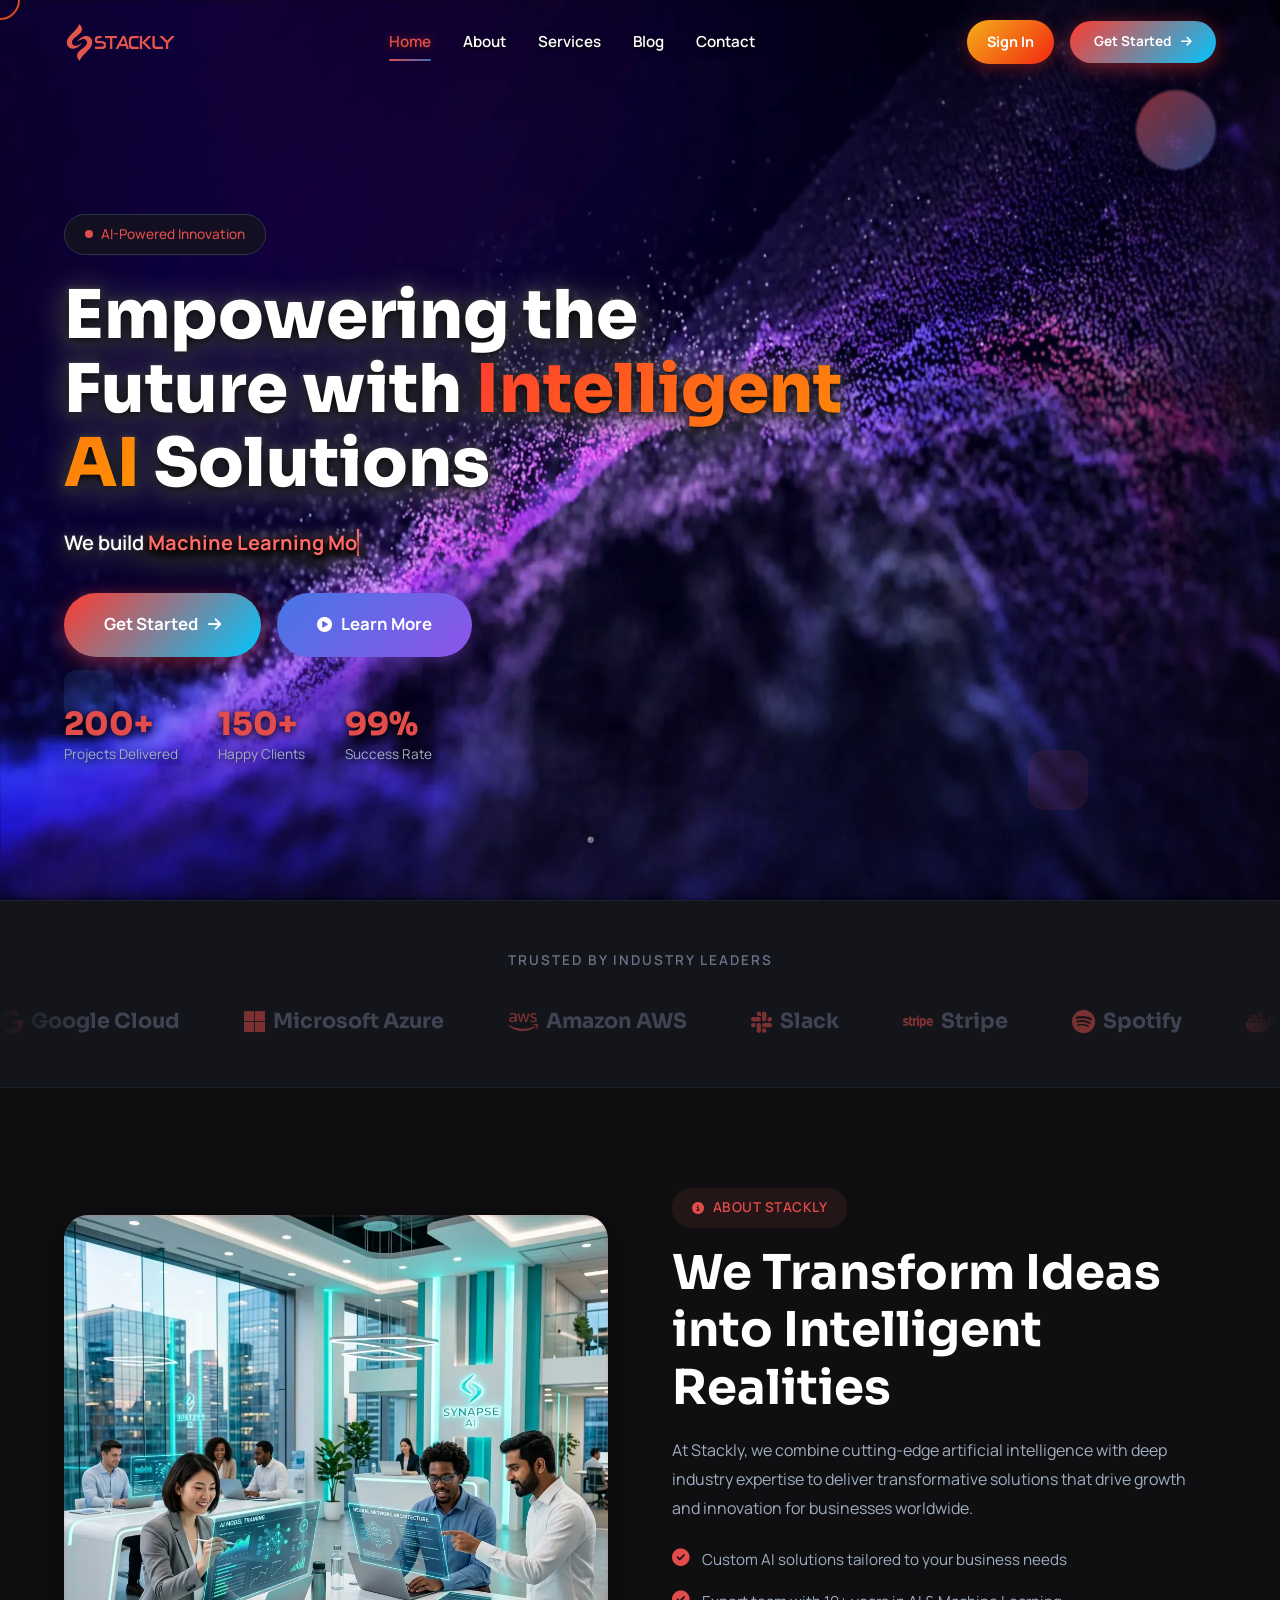
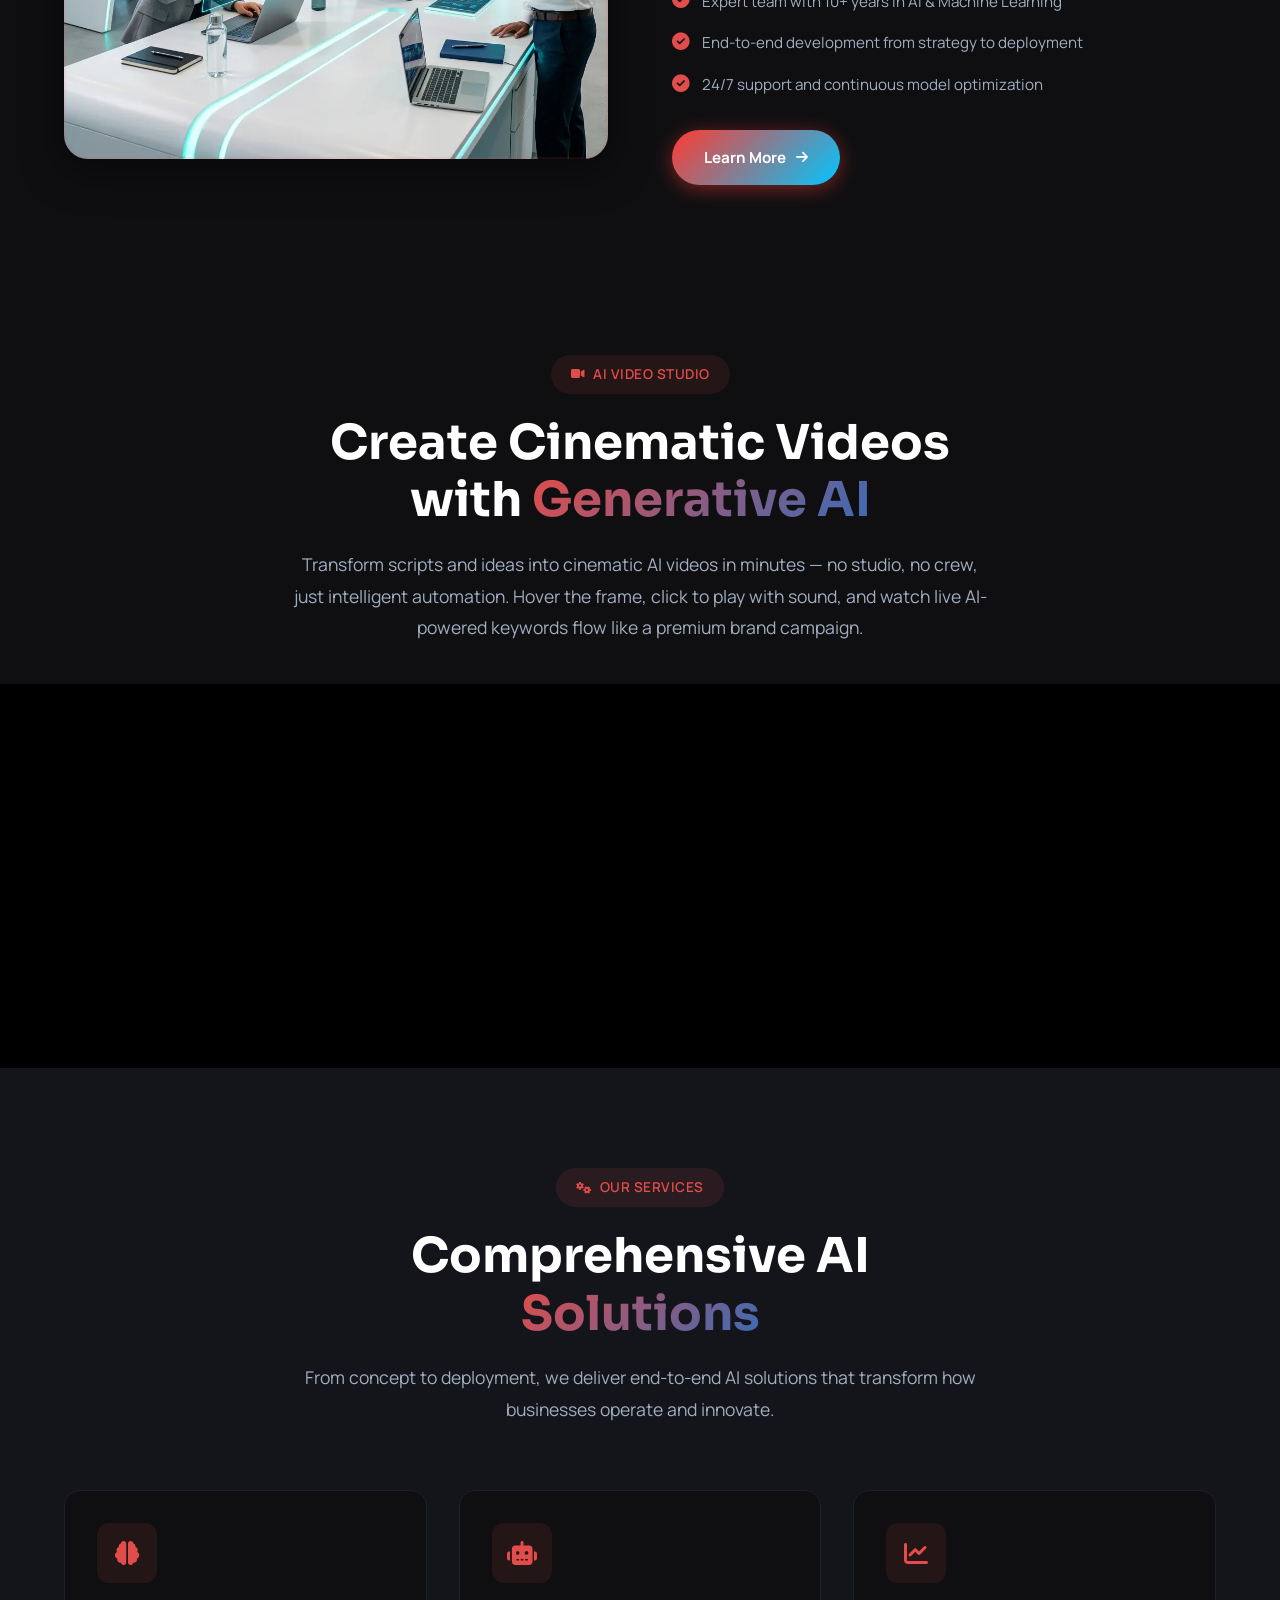
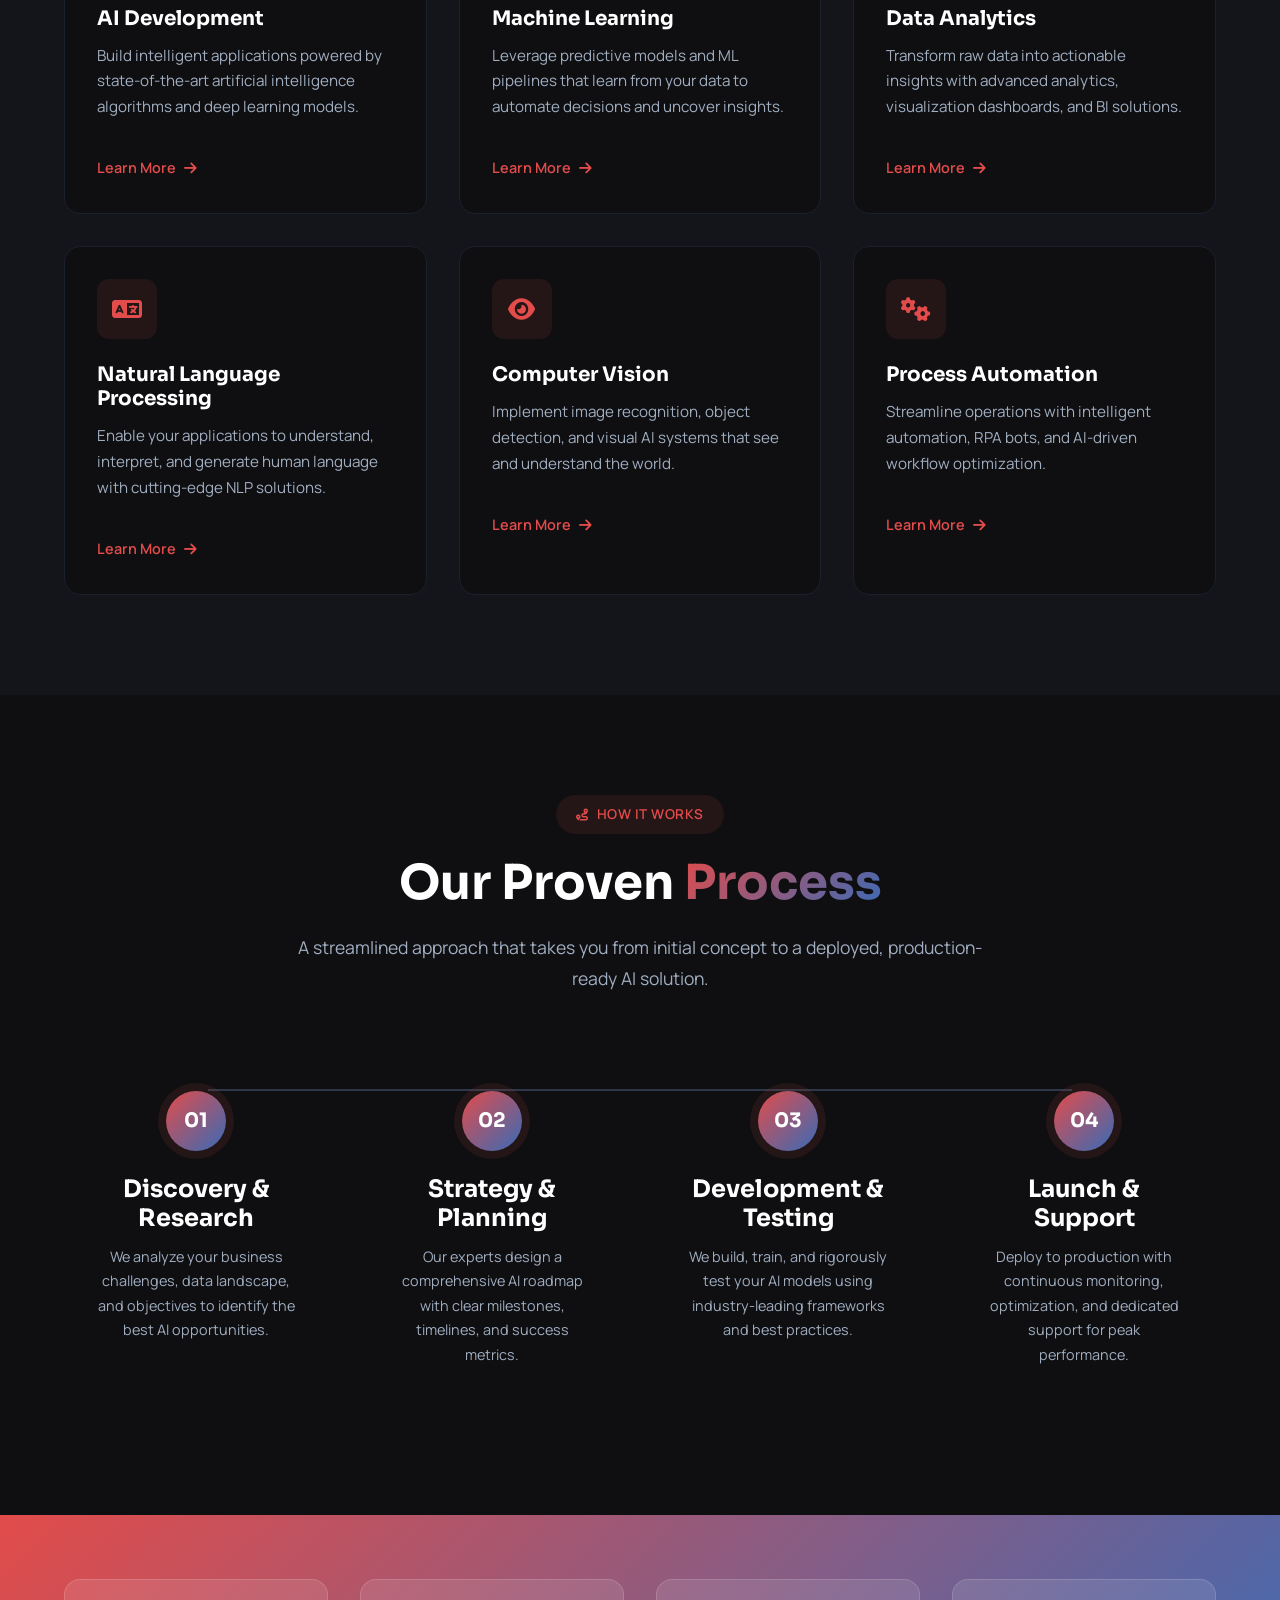
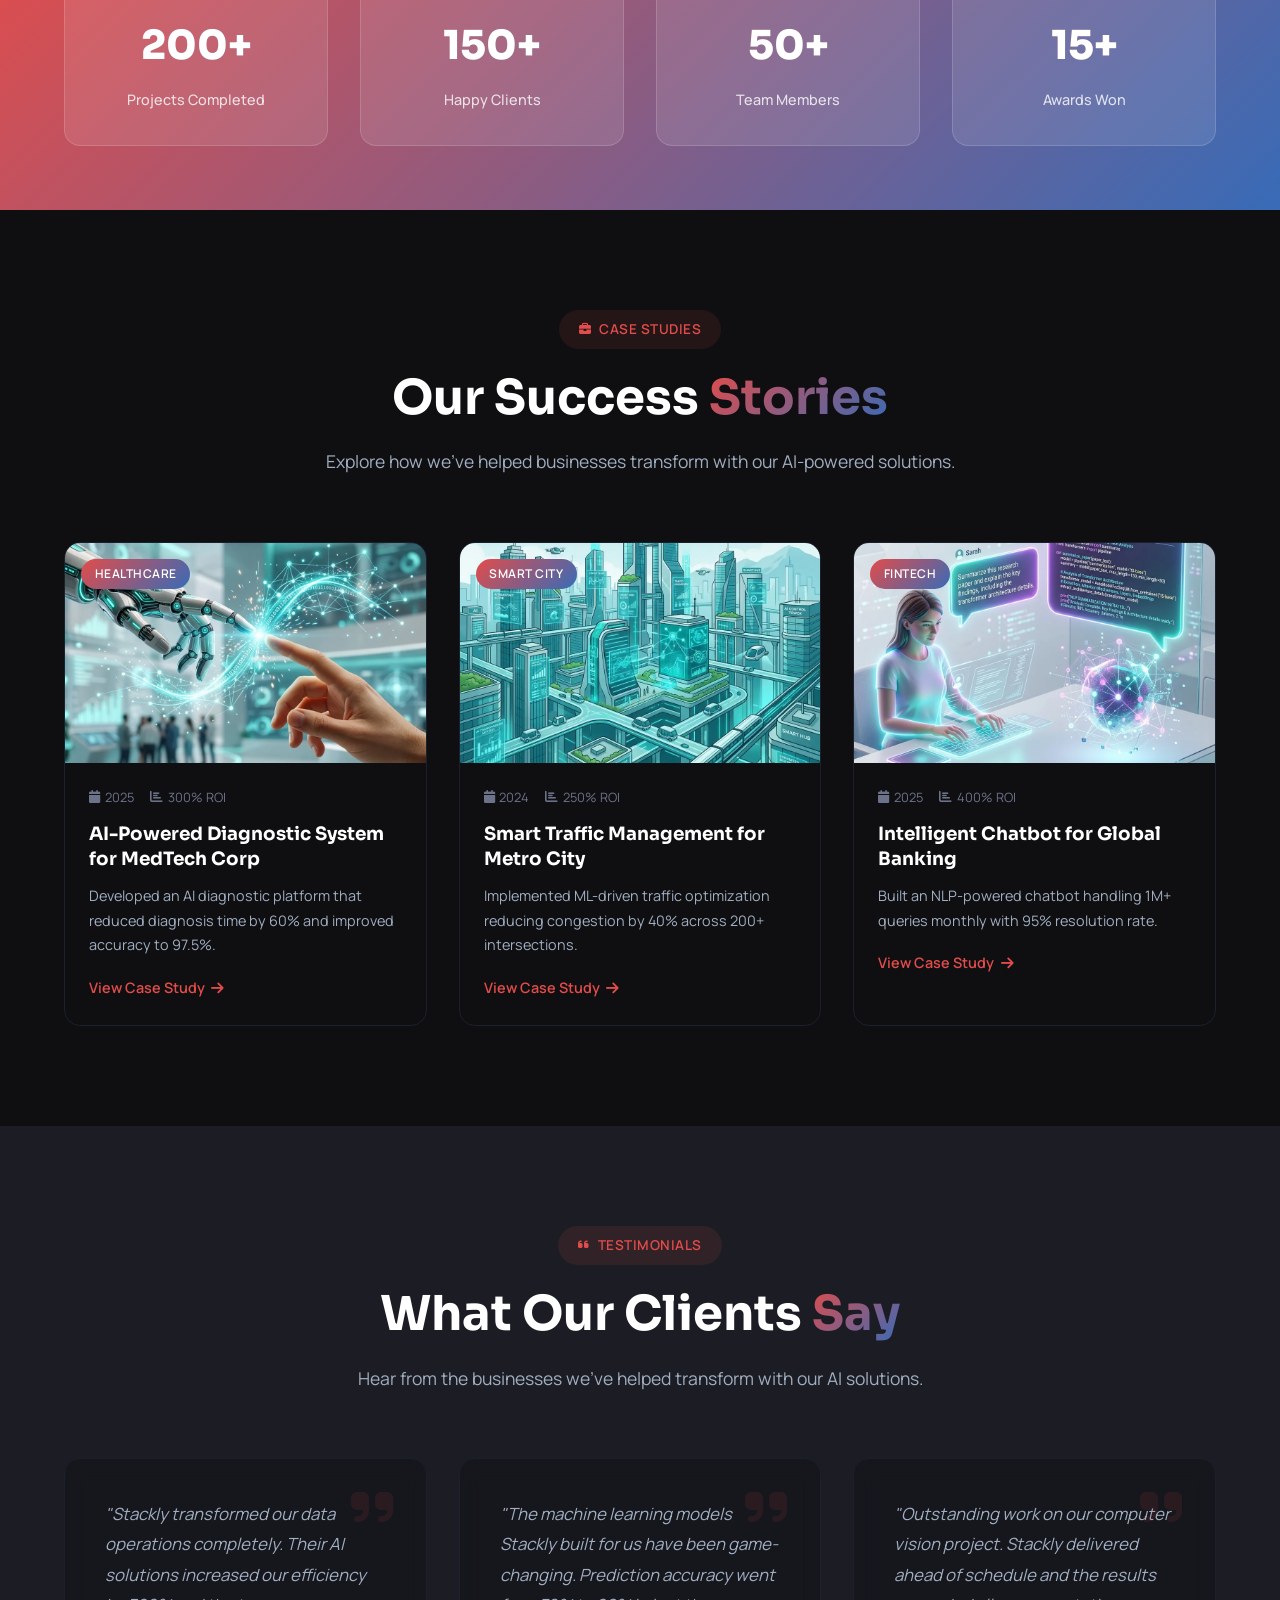
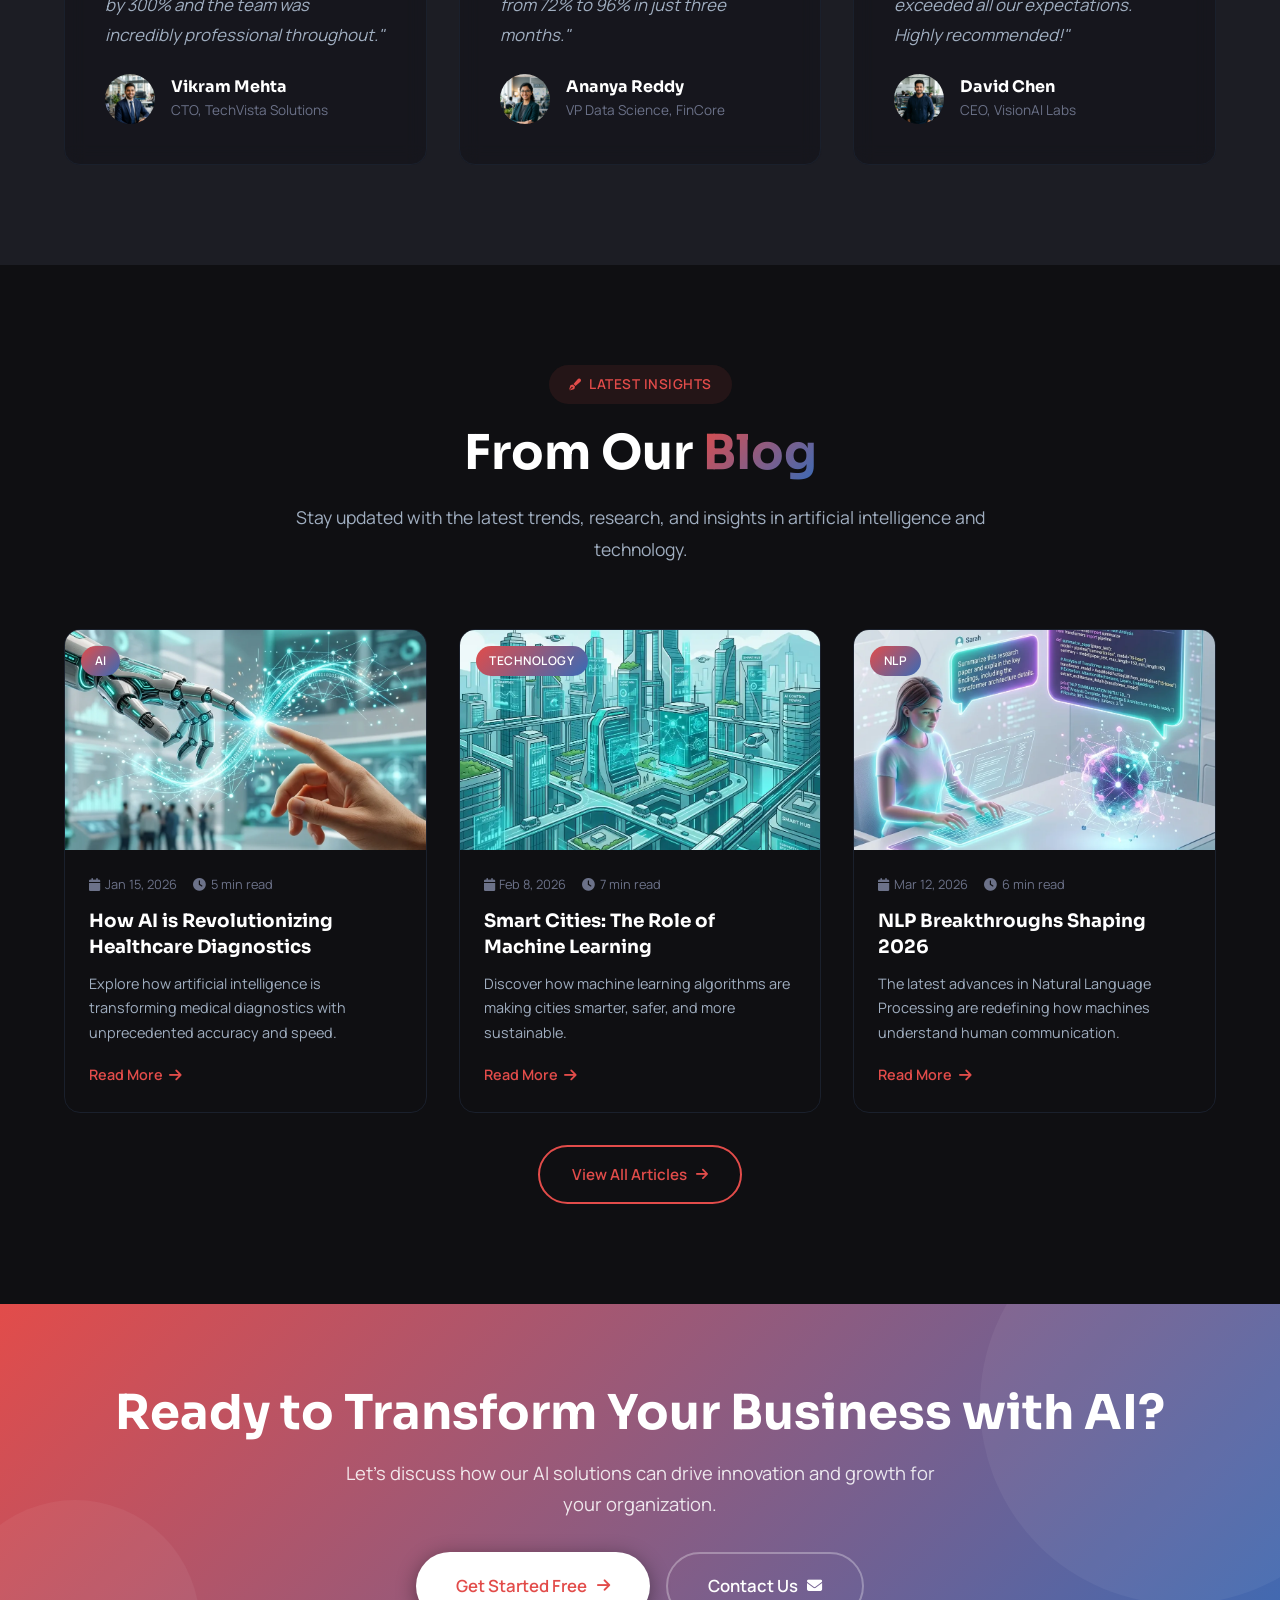
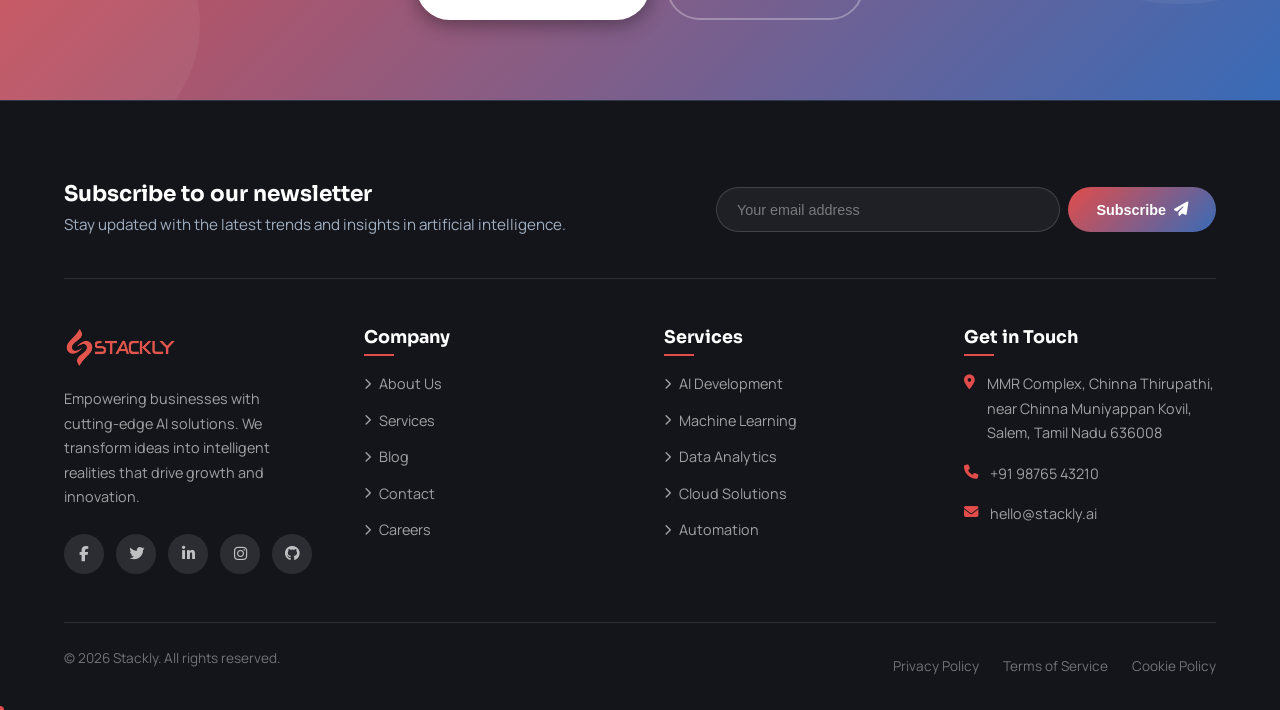
==== index.html @ 1fcaf832 "Add files via upload" ====
<!DOCTYPE html>
<html lang="en">
<head>
  <meta charset="UTF-8">
  <meta name="viewport" content="width=device-width, initial-scale=1.0">
  <meta name="description" content="Stackly — AI Agency & Technology. Empowering the future with intelligent AI solutions. Machine Learning, Data Analytics, Automation & more.">
  <meta name="keywords" content="AI, Artificial Intelligence, Machine Learning, Technology, Agency, Stackly">
  <meta name="author" content="Stackly">
  <meta name="theme-color" content="#e24c4a">
  <title>Stackly — AI Agency & Technology</title>

  <link rel="icon" type="image/webp" href="assets/top-logo.webp">
  <link rel="preconnect" href="https://fonts.googleapis.com">
  <link rel="preconnect" href="https://fonts.gstatic.com" crossorigin>
  <link href="https://fonts.googleapis.com/css2?family=Sora:wght@300;400;500;600;700;800&family=Manrope:wght@300;400;500;600;700;800&display=swap" rel="stylesheet">
  <link rel="stylesheet" href="https://cdnjs.cloudflare.com/ajax/libs/font-awesome/6.5.0/css/all.min.css">
  <link rel="stylesheet" href="style.css">
</head>
<body>

  <!-- Preloader -->
  <div class="preloader">
    <div class="preloader-content">
      <div class="preloader-circle">
        <div class="preloader-ring"></div>
        <img src="assets/logo.webp" alt="Loading..." class="preloader-logo">
      </div>
      <div class="preloader-text">Loading Stackly...</div>
    </div>
  </div>

  <!-- Menu Overlay -->
  <div class="menu-overlay"></div>

  <!-- ═══ Navbar ═══ -->
  <nav class="navbar">
    <div class="container">
      <a href="index.html" class="navbar-logo">
        <img src="assets/logo.webp" alt="Stackly">
      </a>
      <div class="navbar-menu">
        <a href="index.html" class="active">Home</a>
        <a href="about.html">About</a>
        <a href="services.html">Services</a>
        <a href="blog.html">Blog</a>
        <a href="contact.html">Contact</a>
      </div>
      <div class="navbar-actions">
        <a href="signin.html" class="btn-signin">Sign In</a>
        <a href="signup.html" class="btn btn-primary btn-sm">Get Started <i class="fas fa-arrow-right"></i></a>
      </div>
      <button class="hamburger" aria-label="Toggle Menu">
        <span></span><span></span><span></span>
      </button>
    </div>
  </nav>

  <!-- ═══ Hero Section ═══ -->
  <section class="hero" id="hero">
    <!-- Canvas layers for Anti-Gravity Aquarium & WebGL Ripples -->
    <div class="hero-canvas-container">
      <img id="hero-bg-image" class="hero-bg-image is-ready" src="assets/hero-aquarium.webp" alt="" aria-hidden="true">
      <canvas id="hero-ripple-canvas"></canvas>
      <canvas id="hero-aquarium-canvas"></canvas>
    </div>

    <!-- Floating shapes -->
    <div class="floating-shape shape-1"></div>
    <div class="floating-shape shape-2"></div>
    <div class="floating-shape shape-3"></div>
    <div class="floating-shape shape-4"></div>
    <div class="floating-shape shape-5"></div>

    <div class="container">
      <div class="hero-content">
        <div class="hero-badge">
          <span class="pulse-dot"></span>
          AI-Powered Innovation
        </div>
        <h1 class="hero-title">
          Empowering the Future with <span class="highlight">Intelligent AI</span> Solutions
        </h1>
        <p class="hero-subtitle">
          We build <span class="typing-text" data-phrases='["Machine Learning Models", "AI-Powered Products", "Intelligent Automation", "Data-Driven Solutions", "Next-Gen Experiences"]'></span>
        </p>
        <div class="hero-btns">
          <a href="signup.html" class="btn btn-primary btn-lg">Get Started <i class="fas fa-arrow-right"></i></a>
          <a href="about.html" class="btn btn-secondary btn-lg"><i class="fas fa-play-circle"></i> Learn More</a>
        </div>
        <div class="hero-stats">
          <div class="hero-stat">
            <h3><span data-count="200" data-suffix="+">0</span></h3>
            <p>Projects Delivered</p>
          </div>
          <div class="hero-stat">
            <h3><span data-count="150" data-suffix="+">0</span></h3>
            <p>Happy Clients</p>
          </div>
          <div class="hero-stat">
            <h3><span data-count="99" data-suffix="%">0</span></h3>
            <p>Success Rate</p>
          </div>
        </div>
      </div>
    </div>
  </section>

  <!-- ═══ Partners / Marquee ═══ -->
  <section class="partners">
    <div class="container">
      <p class="partners-label">Trusted by Industry Leaders</p>
    </div>
    <div class="marquee-container">
      <div class="marquee-track">
        <div class="partner-item"><i class="fab fa-google"></i> Google Cloud</div>
        <div class="partner-item"><i class="fab fa-microsoft"></i> Microsoft Azure</div>
        <div class="partner-item"><i class="fab fa-aws"></i> Amazon AWS</div>
        <div class="partner-item"><i class="fab fa-slack"></i> Slack</div>
        <div class="partner-item"><i class="fab fa-stripe"></i> Stripe</div>
        <div class="partner-item"><i class="fab fa-spotify"></i> Spotify</div>
        <div class="partner-item"><i class="fab fa-docker"></i> Docker</div>
        <div class="partner-item"><i class="fab fa-github"></i> GitHub</div>
        <div class="partner-item"><i class="fab fa-figma"></i> Figma</div>
        <div class="partner-item"><i class="fab fa-shopify"></i> Shopify</div>
      </div>
    </div>
  </section>

  <!-- ═══ About Preview ═══ -->
  <section class="section" id="about-preview">
    <div class="container">
      <div class="split-section">
        <div class="split-image reveal-left">
          <img src="assets/about-team.webp" alt="Stackly Team">
        </div>
        <div class="split-content reveal-right">
          <span class="section-badge"><i class="fas fa-info-circle"></i> About Stackly</span>
          <h2>We Transform Ideas into <span class="gradient-text">Intelligent Realities</span></h2>
          <p>At Stackly, we combine cutting-edge artificial intelligence with deep industry expertise to deliver transformative solutions that drive growth and innovation for businesses worldwide.</p>
          <div class="feature-list">
            <div class="feature-item">
              <i class="fas fa-check-circle"></i>
              <span>Custom AI solutions tailored to your business needs</span>
            </div>
            <div class="feature-item">
              <i class="fas fa-check-circle"></i>
              <span>Expert team with 10+ years in AI & Machine Learning</span>
            </div>
            <div class="feature-item">
              <i class="fas fa-check-circle"></i>
              <span>End-to-end development from strategy to deployment</span>
            </div>
            <div class="feature-item">
              <i class="fas fa-check-circle"></i>
              <span>24/7 support and continuous model optimization</span>
            </div>
          </div>
          <a href="about.html" class="btn btn-primary">Learn More <i class="fas fa-arrow-right"></i></a>
        </div>
      </div>
    </div>
  </section>

  <!-- ═══ AI Video Showcase ═══ -->
  <section class="ai-video-section" id="ai-video-production">
    <div class="container">
      <div class="section-header reveal">
        <span class="section-badge"><i class="fas fa-video"></i> AI Video Studio</span>
        <h2 class="section-title">Create Cinematic Videos with <span class="gradient-text">Generative AI</span></h2>
        <p class="section-desc">Transform scripts and ideas into cinematic AI videos in minutes — no studio, no crew, just intelligent automation. Hover the frame, click to play with sound, and watch live AI-powered keywords flow like a premium brand campaign.</p>
      </div>
    </div>
    <div class="ai-video-showcase reveal">
      <svg class="video-filter-defs" aria-hidden="true" focusable="false">
        <defs>
          <filter id="video-uhd-enhance" color-interpolation-filters="sRGB">
            <feConvolveMatrix order="3" kernelMatrix="0 -0.6 0 -0.6 3.4 -0.6 0 -0.6 0" result="sharp"/>
            <feColorMatrix in="sharp" type="saturate" values="1.22" result="saturated"/>
            <feComponentTransfer in="saturated" result="bright">
              <feFuncR type="linear" slope="1.1" intercept="0.015"/>
              <feFuncG type="linear" slope="1.1" intercept="0.015"/>
              <feFuncB type="linear" slope="1.1" intercept="0.015"/>
            </feComponentTransfer>
            <feComponentTransfer in="bright" result="contrast">
              <feFuncR type="linear" slope="1.08" intercept="-0.04"/>
              <feFuncG type="linear" slope="1.08" intercept="-0.04"/>
              <feFuncB type="linear" slope="1.08" intercept="-0.04"/>
            </feComponentTransfer>
          </filter>
        </defs>
      </svg>
      <div class="ai-video-container" id="aiVideoContainer">
        <div class="ai-video-media">
          <video id="aiVideoFile" src="assets/section 3.mp4" loop playsinline preload="auto"></video>
        </div>
        <div class="ai-word-overlay" id="aiWordStage" aria-hidden="true"></div>
        <div class="video-cursor-tracker" id="videoCursorTracker">Play</div>
      </div>
    </div>
  </section>

  <!-- ═══ Services ═══ -->
  <section class="section" id="services" style="background: var(--bg-secondary);">
    <div class="container">
      <div class="section-header reveal">
        <span class="section-badge"><i class="fas fa-cogs"></i> Our Services</span>
        <h2 class="section-title">Comprehensive AI <span class="gradient-text">Solutions</span></h2>
        <p class="section-desc">From concept to deployment, we deliver end-to-end AI solutions that transform how businesses operate and innovate.</p>
      </div>

      <div class="grid-3 stagger-children">
        <!-- Service 1 -->
        <div class="card card-3d">
          <div class="card-icon"><i class="fas fa-brain"></i></div>
          <h4 class="card-title">AI Development</h4>
          <p class="card-text">Build intelligent applications powered by state-of-the-art artificial intelligence algorithms and deep learning models.</p>
          <a href="services.html" class="card-link">Learn More <i class="fas fa-arrow-right"></i></a>
        </div>

        <!-- Service 2 -->
        <div class="card card-3d">
          <div class="card-icon"><i class="fas fa-robot"></i></div>
          <h4 class="card-title">Machine Learning</h4>
          <p class="card-text">Leverage predictive models and ML pipelines that learn from your data to automate decisions and uncover insights.</p>
          <a href="services.html" class="card-link">Learn More <i class="fas fa-arrow-right"></i></a>
        </div>

        <!-- Service 3 -->
        <div class="card card-3d">
          <div class="card-icon"><i class="fas fa-chart-line"></i></div>
          <h4 class="card-title">Data Analytics</h4>
          <p class="card-text">Transform raw data into actionable insights with advanced analytics, visualization dashboards, and BI solutions.</p>
          <a href="services.html" class="card-link">Learn More <i class="fas fa-arrow-right"></i></a>
        </div>

        <!-- Service 4 -->
        <div class="card card-3d">
          <div class="card-icon"><i class="fas fa-language"></i></div>
          <h4 class="card-title">Natural Language Processing</h4>
          <p class="card-text">Enable your applications to understand, interpret, and generate human language with cutting-edge NLP solutions.</p>
          <a href="services.html" class="card-link">Learn More <i class="fas fa-arrow-right"></i></a>
        </div>

        <!-- Service 5 -->
        <div class="card card-3d">
          <div class="card-icon"><i class="fas fa-eye"></i></div>
          <h4 class="card-title">Computer Vision</h4>
          <p class="card-text">Implement image recognition, object detection, and visual AI systems that see and understand the world.</p>
          <a href="services.html" class="card-link">Learn More <i class="fas fa-arrow-right"></i></a>
        </div>

        <!-- Service 6 -->
        <div class="card card-3d">
          <div class="card-icon"><i class="fas fa-cogs"></i></div>
          <h4 class="card-title">Process Automation</h4>
          <p class="card-text">Streamline operations with intelligent automation, RPA bots, and AI-driven workflow optimization.</p>
          <a href="services.html" class="card-link">Learn More <i class="fas fa-arrow-right"></i></a>
        </div>
      </div>
    </div>
  </section>

  <!-- ═══ How It Works ═══ -->
  <section class="section" id="how-it-works">
    <div class="container">
      <div class="section-header reveal">
        <span class="section-badge"><i class="fas fa-route"></i> How It Works</span>
        <h2 class="section-title">Our Proven <span class="gradient-text">Process</span></h2>
        <p class="section-desc">A streamlined approach that takes you from initial concept to a deployed, production-ready AI solution.</p>
      </div>

      <div class="process-steps-grid stagger-children">
        <div class="process-step">
          <div class="process-step-number">01</div>
          <h4>Discovery & Research</h4>
          <p>We analyze your business challenges, data landscape, and objectives to identify the best AI opportunities.</p>
        </div>
        <div class="process-step">
          <div class="process-step-number">02</div>
          <h4>Strategy & Planning</h4>
          <p>Our experts design a comprehensive AI roadmap with clear milestones, timelines, and success metrics.</p>
        </div>
        <div class="process-step">
          <div class="process-step-number">03</div>
          <h4>Development & Testing</h4>
          <p>We build, train, and rigorously test your AI models using industry-leading frameworks and best practices.</p>
        </div>
        <div class="process-step">
          <div class="process-step-number">04</div>
          <h4>Launch & Support</h4>
          <p>Deploy to production with continuous monitoring, optimization, and dedicated support for peak performance.</p>
        </div>
      </div>
    </div>
  </section>

  <!-- ═══ Stats ═══ -->
  <section class="section" style="background: var(--gradient-primary); padding: 4rem 0;">
    <div class="container">
      <div class="stats-row reveal">
        <div class="stat-item" style="background: rgba(255,255,255,0.1); border-color: rgba(255,255,255,0.15);">
          <div class="stat-number" style="color: white; -webkit-text-fill-color: white;"><span data-count="200" data-suffix="+">0</span></div>
          <div class="stat-label" style="color: rgba(255,255,255,0.8);">Projects Completed</div>
        </div>
        <div class="stat-item" style="background: rgba(255,255,255,0.1); border-color: rgba(255,255,255,0.15);">
          <div class="stat-number" style="color: white; -webkit-text-fill-color: white;"><span data-count="150" data-suffix="+">0</span></div>
          <div class="stat-label" style="color: rgba(255,255,255,0.8);">Happy Clients</div>
        </div>
        <div class="stat-item" style="background: rgba(255,255,255,0.1); border-color: rgba(255,255,255,0.15);">
          <div class="stat-number" style="color: white; -webkit-text-fill-color: white;"><span data-count="50" data-suffix="+">0</span></div>
          <div class="stat-label" style="color: rgba(255,255,255,0.8);">Team Members</div>
        </div>
        <div class="stat-item" style="background: rgba(255,255,255,0.1); border-color: rgba(255,255,255,0.15);">
          <div class="stat-number" style="color: white; -webkit-text-fill-color: white;"><span data-count="15" data-suffix="+">0</span></div>
          <div class="stat-label" style="color: rgba(255,255,255,0.8);">Awards Won</div>
        </div>
      </div>
    </div>
  </section>

  <!-- ═══ Portfolio / Case Studies ═══ -->
  <section class="section" id="portfolio">
    <div class="container">
      <div class="section-header reveal">
        <span class="section-badge"><i class="fas fa-briefcase"></i> Case Studies</span>
        <h2 class="section-title">Our Success <span class="gradient-text">Stories</span></h2>
        <p class="section-desc">Explore how we've helped businesses transform with our AI-powered solutions.</p>
      </div>

      <div class="grid-3 stagger-children">
        <div class="blog-card">
          <div class="blog-card-image">
            <img src="assets/blog-1.webp" alt="AI Healthcare Case Study">
            <span class="blog-card-category">Healthcare</span>
          </div>
          <div class="blog-card-body">
            <div class="blog-card-meta">
              <span><i class="fas fa-calendar"></i> 2025</span>
              <span><i class="fas fa-chart-bar"></i> 300% ROI</span>
            </div>
            <h4 class="blog-card-title">AI-Powered Diagnostic System for MedTech Corp</h4>
            <p class="blog-card-excerpt">Developed an AI diagnostic platform that reduced diagnosis time by 60% and improved accuracy to 97.5%.</p>
            <a href="404.html" class="blog-card-link">View Case Study <i class="fas fa-arrow-right"></i></a>
          </div>
        </div>

        <div class="blog-card">
          <div class="blog-card-image">
            <img src="assets/blog-2.webp" alt="Smart City Case Study">
            <span class="blog-card-category">Smart City</span>
          </div>
          <div class="blog-card-body">
            <div class="blog-card-meta">
              <span><i class="fas fa-calendar"></i> 2024</span>
              <span><i class="fas fa-chart-bar"></i> 250% ROI</span>
            </div>
            <h4 class="blog-card-title">Smart Traffic Management for Metro City</h4>
            <p class="blog-card-excerpt">Implemented ML-driven traffic optimization reducing congestion by 40% across 200+ intersections.</p>
            <a href="404.html" class="blog-card-link">View Case Study <i class="fas fa-arrow-right"></i></a>
          </div>
        </div>

        <div class="blog-card">
          <div class="blog-card-image">
            <img src="assets/blog-3.webp" alt="NLP Chatbot Case Study">
            <span class="blog-card-category">FinTech</span>
          </div>
          <div class="blog-card-body">
            <div class="blog-card-meta">
              <span><i class="fas fa-calendar"></i> 2025</span>
              <span><i class="fas fa-chart-bar"></i> 400% ROI</span>
            </div>
            <h4 class="blog-card-title">Intelligent Chatbot for Global Banking</h4>
            <p class="blog-card-excerpt">Built an NLP-powered chatbot handling 1M+ queries monthly with 95% resolution rate.</p>
            <a href="404.html" class="blog-card-link">View Case Study <i class="fas fa-arrow-right"></i></a>
          </div>
        </div>
      </div>
    </div>
  </section>

  <!-- ═══ Testimonials ═══ -->
  <section class="section" style="background: var(--bg-tertiary);">
    <div class="container">
      <div class="section-header reveal">
        <span class="section-badge"><i class="fas fa-quote-left"></i> Testimonials</span>
        <h2 class="section-title">What Our Clients <span class="gradient-text">Say</span></h2>
        <p class="section-desc">Hear from the businesses we've helped transform with our AI solutions.</p>
      </div>

      <div class="grid-3 stagger-children">
        <div class="testimonial-card">
          <i class="fas fa-quote-right quote-icon"></i>
          <p class="testimonial-text">"Stackly transformed our data operations completely. Their AI solutions increased our efficiency by 300% and the team was incredibly professional throughout."</p>
          <div class="testimonial-author">
            <img src="assets/team-1.webp" alt="Client">
            <div class="testimonial-author-info">
              <h5>Vikram Mehta</h5>
              <p>CTO, TechVista Solutions</p>
            </div>
          </div>
        </div>

        <div class="testimonial-card">
          <i class="fas fa-quote-right quote-icon"></i>
          <p class="testimonial-text">"The machine learning models Stackly built for us have been game-changing. Prediction accuracy went from 72% to 96% in just three months."</p>
          <div class="testimonial-author">
            <img src="assets/team-2.webp" alt="Client">
            <div class="testimonial-author-info">
              <h5>Ananya Reddy</h5>
              <p>VP Data Science, FinCore</p>
            </div>
          </div>
        </div>

        <div class="testimonial-card">
          <i class="fas fa-quote-right quote-icon"></i>
          <p class="testimonial-text">"Outstanding work on our computer vision project. Stackly delivered ahead of schedule and the results exceeded all our expectations. Highly recommended!"</p>
          <div class="testimonial-author">
            <img src="assets/team-3.webp" alt="Client">
            <div class="testimonial-author-info">
              <h5>David Chen</h5>
              <p>CEO, VisionAI Labs</p>
            </div>
          </div>
        </div>
      </div>
    </div>
  </section>

  <!-- ═══ Blog Preview ═══ -->
  <section class="section" id="blog-preview">
    <div class="container">
      <div class="section-header reveal">
        <span class="section-badge"><i class="fas fa-pen-fancy"></i> Latest Insights</span>
        <h2 class="section-title">From Our <span class="gradient-text">Blog</span></h2>
        <p class="section-desc">Stay updated with the latest trends, research, and insights in artificial intelligence and technology.</p>
      </div>

      <div class="grid-3 stagger-children">
        <div class="blog-card">
          <div class="blog-card-image">
            <img src="assets/blog-1.webp" alt="AI Healthcare Blog">
            <span class="blog-card-category">AI</span>
          </div>
          <div class="blog-card-body">
            <div class="blog-card-meta">
              <span><i class="fas fa-calendar"></i> Jan 15, 2026</span>
              <span><i class="fas fa-clock"></i> 5 min read</span>
            </div>
            <h4 class="blog-card-title">How AI is Revolutionizing Healthcare Diagnostics</h4>
            <p class="blog-card-excerpt">Explore how artificial intelligence is transforming medical diagnostics with unprecedented accuracy and speed.</p>
            <a href="blog.html" class="blog-card-link">Read More <i class="fas fa-arrow-right"></i></a>
          </div>
        </div>

        <div class="blog-card">
          <div class="blog-card-image">
            <img src="assets/blog-2.webp" alt="Smart Cities Blog">
            <span class="blog-card-category">Technology</span>
          </div>
          <div class="blog-card-body">
            <div class="blog-card-meta">
              <span><i class="fas fa-calendar"></i> Feb 8, 2026</span>
              <span><i class="fas fa-clock"></i> 7 min read</span>
            </div>
            <h4 class="blog-card-title">Smart Cities: The Role of Machine Learning</h4>
            <p class="blog-card-excerpt">Discover how machine learning algorithms are making cities smarter, safer, and more sustainable.</p>
            <a href="blog.html" class="blog-card-link">Read More <i class="fas fa-arrow-right"></i></a>
          </div>
        </div>

        <div class="blog-card">
          <div class="blog-card-image">
            <img src="assets/blog-3.webp" alt="NLP Blog">
            <span class="blog-card-category">NLP</span>
          </div>
          <div class="blog-card-body">
            <div class="blog-card-meta">
              <span><i class="fas fa-calendar"></i> Mar 12, 2026</span>
              <span><i class="fas fa-clock"></i> 6 min read</span>
            </div>
            <h4 class="blog-card-title">NLP Breakthroughs Shaping 2026</h4>
            <p class="blog-card-excerpt">The latest advances in Natural Language Processing are redefining how machines understand human communication.</p>
            <a href="blog.html" class="blog-card-link">Read More <i class="fas fa-arrow-right"></i></a>
          </div>
        </div>
      </div>

      <div class="text-center mt-4 reveal">
        <a href="blog.html" class="btn btn-outline">View All Articles <i class="fas fa-arrow-right"></i></a>
      </div>
    </div>
  </section>

  <!-- ═══ CTA Banner ═══ -->
  <section class="cta-banner">
    <div class="container">
      <h2 class="reveal">Ready to Transform Your Business with AI?</h2>
      <p class="reveal">Let's discuss how our AI solutions can drive innovation and growth for your organization.</p>
      <div class="reveal" style="display: flex; gap: 1rem; justify-content: center; flex-wrap: wrap;">
        <a href="signup.html" class="btn btn-white btn-lg">Get Started Free <i class="fas fa-arrow-right"></i></a>
        <a href="contact.html" class="btn btn-outline btn-lg" style="border-color: rgba(255,255,255,0.3); color: white;">Contact Us <i class="fas fa-envelope"></i></a>
      </div>
    </div>
  </section>

  <!-- ═══ Footer ═══ -->
  <footer class="footer">
    <div class="container">
        <!-- Newsletter Row -->
        <div class="footer-newsletter-row">
          <div class="newsletter-info">
            <h4>Subscribe to our newsletter</h4>
            <p>Stay updated with the latest trends and insights in artificial intelligence.</p>
          </div>
          <form class="newsletter-form">
            <input type="email" placeholder="Your email address" required>
            <button type="submit" aria-label="Subscribe">Subscribe <i class="fas fa-paper-plane"></i></button>
          </form>
        </div>
      <div class="footer-grid">
        <div class="footer-brand">
          <img src="assets/logo.webp" alt="Stackly">
          <p>Empowering businesses with cutting-edge AI solutions. We transform ideas into intelligent realities that drive growth and innovation.</p>
          <div class="footer-socials">
            <a href="404.html" aria-label="Facebook"><i class="fab fa-facebook-f"></i></a>
            <a href="404.html" aria-label="Twitter"><i class="fab fa-twitter"></i></a>
            <a href="404.html" aria-label="LinkedIn"><i class="fab fa-linkedin-in"></i></a>
            <a href="404.html" aria-label="Instagram"><i class="fab fa-instagram"></i></a>
            <a href="404.html" aria-label="GitHub"><i class="fab fa-github"></i></a>
          </div>
        </div>

        <div class="footer-col">
          <h4>Company</h4>
          <ul class="footer-links">
            <li><a href="about.html"><i class="fas fa-chevron-right"></i> About Us</a></li>
            <li><a href="services.html"><i class="fas fa-chevron-right"></i> Services</a></li>
            <li><a href="blog.html"><i class="fas fa-chevron-right"></i> Blog</a></li>
            <li><a href="contact.html"><i class="fas fa-chevron-right"></i> Contact</a></li>
            <li><a href="404.html"><i class="fas fa-chevron-right"></i> Careers</a></li>
          </ul>
        </div>

        <div class="footer-col">
          <h4>Services</h4>
          <ul class="footer-links">
            <li><a href="services.html"><i class="fas fa-chevron-right"></i> AI Development</a></li>
            <li><a href="services.html"><i class="fas fa-chevron-right"></i> Machine Learning</a></li>
            <li><a href="services.html"><i class="fas fa-chevron-right"></i> Data Analytics</a></li>
            <li><a href="services.html"><i class="fas fa-chevron-right"></i> Cloud Solutions</a></li>
            <li><a href="services.html"><i class="fas fa-chevron-right"></i> Automation</a></li>
          </ul>
        </div>

        <div class="footer-col">
          <h4>Get in Touch</h4>
          <ul class="footer-contact">
            <li><i class="fas fa-map-marker-alt"></i> MMR Complex, Chinna Thirupathi, near Chinna Muniyappan Kovil, Salem, Tamil Nadu 636008</li>
            <li><i class="fas fa-phone"></i> +91 98765 43210</li>
            <li><i class="fas fa-envelope"></i> hello@stackly.ai</li>
          </ul>
        </div>
      </div>

      <div class="footer-bottom">
        <p>&copy; 2026 Stackly. All rights reserved.</p>
        <div class="footer-bottom-links">
          <a href="404.html">Privacy Policy</a>
          <a href="404.html">Terms of Service</a>
          <a href="404.html">Cookie Policy</a>
        </div>
      </div>
    </div>
  </footer>

  <!-- Scroll to Top -->
  <button class="scroll-top" aria-label="Scroll to top">
    <i class="fas fa-arrow-up"></i>
  </button>

  <script src="script.js"></script>
</body>
</html>
---- style.css ----
/* ============================================
   STACKLY AI AGENCY — DESIGN SYSTEM
   Premium Light Theme with 3D Effects
   ============================================ */

/* ── Google Fonts ── */
@import url('https://fonts.googleapis.com/css2?family=Bebas+Neue&family=Oswald:wght@500;600;700&family=Sora:wght@300;400;500;600;700;800&family=Manrope:wght@300;400;500;600;700;800&display=swap');

/* ── CSS Variables ── */
:root {
  /* Colors */
  --primary: #e24c4a;
  --primary-dark: #b83230;
  --primary-light: rgba(226, 76, 74, 0.1);
  --primary-rgb: 226, 76, 74;
  --secondary: #386bb7;
  --secondary-rgb: 56, 107, 183;
  --accent: #f14f44;
  --accent-rgb: 241, 79, 68;

  --bg-primary: #0F0F12;
  --bg-secondary: #14151b;
  --bg-tertiary: #1c1d24;
  --bg-glass: rgba(20, 21, 27, 0.75);
  --bg-glass-dark: rgba(15, 23, 42, 0.6);

  --text-primary: #FFFFFF;
  --text-secondary: #A0AEC0;
  --text-muted: #6C7289;
  --text-white: #FFFFFF;

  --border-color: #2D3748;
  --border-light: #1A202C;

  /* Gradients */
  --gradient-primary: linear-gradient(135deg, #e24c4a, #386bb7);
  --gradient-button: linear-gradient(135deg, #e24c4a, #386bb7);
  --gradient-hero: radial-gradient(circle at top right, rgba(56, 107, 183, 0.15), transparent), radial-gradient(circle at bottom left, rgba(226, 76, 74, 0.12), transparent), #0F0F12;
  --gradient-card: linear-gradient(145deg, #14151b, #0F0F12);
  --gradient-glow: radial-gradient(circle, rgba(226, 76, 74, 0.15) 0%, transparent 70%);
  --gradient-section: linear-gradient(180deg, #0F0F12 0%, #14151b 50%, #0F0F12 100%);

  /* Shadows */
  --shadow-sm: 0 1px 3px rgba(0, 0, 0, 0.5);
  --shadow-md: 0 4px 20px rgba(0, 0, 0, 0.4);
  --shadow-lg: 0 10px 40px rgba(0, 0, 0, 0.5);
  --shadow-xl: 0 20px 60px rgba(0, 0, 0, 0.6);
  --shadow-glow: 0 0 30px rgba(226, 76, 74, 0.25);
  --shadow-card: 0 4px 24px rgba(0, 0, 0, 0.3);
  --shadow-card-hover: 0 12px 40px rgba(226, 76, 74, 0.2);

  /* Typography */
  --font-heading: 'Sora', sans-serif;
  --font-body: 'Manrope', sans-serif;
  --font-ad: 'Bebas Neue', 'Oswald', sans-serif;

  /* Spacing */
  --section-padding: 100px 0;
  --container-width: 1200px;
  --gap: 2rem;

  /* Borders */
  --radius-sm: 8px;
  --radius-md: 12px;
  --radius-lg: 16px;
  --radius-xl: 24px;
  --radius-full: 50px;

  /* Transitions */
  --transition-fast: 0.2s ease;
  --transition-base: 0.3s ease;
  --transition-slow: 0.5s ease;
  --transition-spring: 0.6s cubic-bezier(0.34, 1.56, 0.64, 1);

  /* Custom Scrollbar Styles */
  scrollbar-color: var(--primary) var(--bg-primary);
  scrollbar-width: thin;
}

/* Scrollbar */
::-webkit-scrollbar {
  width: 8px;
  height: 8px;
}
::-webkit-scrollbar-track {
  background: var(--bg-primary);
}
::-webkit-scrollbar-thumb {
  background: var(--primary);
  border-radius: var(--radius-full);
}
::-webkit-scrollbar-thumb:hover {
  background: var(--accent);
}

/* ── Reset & Base ── */
*,
*::before,
*::after {
  margin: 0;
  padding: 0;
  box-sizing: border-box;
}

html {
  scroll-behavior: smooth;
  font-size: 16px;
  -webkit-font-smoothing: antialiased;
  -moz-osx-font-smoothing: grayscale;
}

body {
  font-family: var(--font-body);
  color: var(--text-secondary);
  background: var(--bg-primary);
  line-height: 1.7;
  overflow-x: hidden;
  cursor: auto;
}

/* Show default cursor on touch devices */
@media (hover: none) and (pointer: coarse) {
  body { cursor: auto; }
  .custom-cursor, .cursor-dot { display: none !important; }
}

a {
  text-decoration: none;
  color: inherit;
  transition: color var(--transition-fast);
}

img {
  max-width: 100%;
  height: auto;
  display: block;
}

ul, ol { list-style: none; }

h1, h2, h3, h4, h5, h6 {
  font-family: var(--font-heading);
  color: var(--text-primary);
  font-weight: 700;
  line-height: 1.2;
}

h1 { font-size: clamp(2.5rem, 5vw, 4rem); }
h2 { font-size: clamp(2rem, 4vw, 3rem); }
h3 { font-size: clamp(1.5rem, 3vw, 2rem); }
h4 { font-size: clamp(1.25rem, 2.5vw, 1.5rem); }
h5 { font-size: 1.125rem; }
h6 { font-size: 1rem; }

p { margin-bottom: 1rem; }

/* ── Custom Cursor ── */
.custom-cursor {
  position: fixed;
  width: 40px;
  height: 40px;
  border: 2px solid var(--primary);
  border-radius: 50%;
  pointer-events: none;
  z-index: 99999;
  transition: transform 0.15s ease-out, width 0.3s ease, height 0.3s ease, border-color 0.3s ease, background 0.3s ease;
  transform: translate(-50%, -50%);
  mix-blend-mode: difference;
}

.cursor-dot {
  position: fixed;
  width: 8px;
  height: 8px;
  background: var(--primary);
  border-radius: 50%;
  pointer-events: none;
  z-index: 99999;
  transform: translate(-50%, -50%);
  transition: transform 0.05s ease;
}

.custom-cursor.cursor-hover {
  width: 60px;
  height: 60px;
  background: rgba(var(--primary-rgb), 0.1);
  border-color: var(--secondary);
}

.custom-cursor.cursor-click {
  transform: translate(-50%, -50%) scale(0.8);
}

/* ── Container ── */
.container {
  width: 100%;
  max-width: var(--container-width);
  margin: 0 auto;
  padding: 0 1.5rem;
}

/* ── Section ── */
.section {
  padding: var(--section-padding);
  position: relative;
}

.section-header {
  text-align: center;
  max-width: 700px;
  margin: 0 auto 4rem;
}

.section-badge {
  display: inline-flex;
  align-items: center;
  gap: 0.5rem;
  padding: 0.5rem 1.25rem;
  background: var(--primary-light);
  color: var(--primary);
  border-radius: var(--radius-full);
  font-size: 0.85rem;
  font-weight: 600;
  margin-bottom: 1.25rem;
  letter-spacing: 0.5px;
  text-transform: uppercase;
}

.section-badge i {
  font-size: 0.75rem;
}

.section-title {
  margin-bottom: 1.25rem;
}

.section-title .gradient-text {
  background: var(--gradient-primary);
  -webkit-background-clip: text;
  -webkit-text-fill-color: transparent;
  background-clip: text;
}

.section-desc {
  font-size: 1.1rem;
  color: var(--text-secondary);
  line-height: 1.8;
}

/* ── Buttons ── */
.btn {
  display: inline-flex;
  align-items: center;
  justify-content: center;
  gap: 0.6rem;
  padding: 0.9rem 2rem;
  border-radius: var(--radius-full);
  font-family: var(--font-body);
  font-weight: 600;
  font-size: 0.95rem;
  border: none;
  cursor: pointer;
  transition: all var(--transition-base);
  position: relative;
  overflow: hidden;
  text-decoration: none;
}

.btn::before {
  content: '';
  position: absolute;
  top: 50%;
  left: 50%;
  width: 0;
  height: 0;
  background: rgba(255, 255, 255, 0.2);
  border-radius: 50%;
  transform: translate(-50%, -50%);
  transition: width 0.6s ease, height 0.6s ease;
}

.btn:active::before {
  width: 300px;
  height: 300px;
}

.btn-primary {
  background: linear-gradient(135deg, #ff3b30 0%, #00c6ff 100%);
  color: #ffffff;
  font-weight: 700;
  box-shadow: 0 4px 20px rgba(255, 59, 48, 0.45);
}

.btn-primary:hover {
  transform: translateY(-3px);
  box-shadow: 0 8px 30px rgba(0, 198, 255, 0.55);
  filter: brightness(1.15);
}

.btn-secondary {
  background: linear-gradient(135deg, #4776e6 0%, #8e54e9 100%);
  color: #ffffff;
  font-weight: 700;
  border: none;
  box-shadow: 0 4px 20px rgba(142, 84, 233, 0.4);
}

.btn-secondary:hover {
  transform: translateY(-3px);
  box-shadow: 0 8px 30px rgba(71, 118, 230, 0.55);
  filter: brightness(1.15);
}

.btn-outline {
  background: transparent;
  color: var(--primary);
  border: 2px solid var(--primary);
}

.btn-outline:hover {
  background: var(--primary);
  color: var(--text-white);
  transform: translateY(-3px);
}

.btn-white {
  background: white;
  color: var(--primary);
  box-shadow: var(--shadow-md);
}

.btn-white:hover {
  transform: translateY(-3px);
  box-shadow: var(--shadow-lg);
}

.btn-lg {
  padding: 1.1rem 2.5rem;
  font-size: 1.05rem;
}

.btn-sm {
  padding: 0.6rem 1.5rem;
  font-size: 0.85rem;
}

.btn i {
  font-size: 0.9em;
  transition: transform var(--transition-base);
}

.btn:hover i {
  transform: translateX(4px);
}

/* ── Navbar ── */
.navbar {
  position: fixed;
  top: 0;
  left: 0;
  width: 100%;
  z-index: 1000;
  padding: 1.25rem 0;
  transition: all var(--transition-base);
}

.navbar.scrolled {
  background: var(--bg-glass);
  backdrop-filter: blur(20px);
  -webkit-backdrop-filter: blur(20px);
  border-bottom: 1px solid var(--border-light);
  padding: 0.75rem 0;
  box-shadow: var(--shadow-sm);
}

.navbar .container {
  display: flex;
  align-items: center;
  justify-content: space-between;
}

.navbar-logo {
  display: flex;
  align-items: center;
  gap: 0.5rem;
  z-index: 1001;
}

.navbar-logo img {
  height: 40px;
  width: auto;
  filter: brightness(0) saturate(100%) invert(51%) sepia(16%) saturate(7464%) hue-rotate(329deg) brightness(91%) contrast(95%);
}

.navbar-menu {
  display: flex;
  align-items: center;
  gap: 2rem;
}

.navbar-menu a {
  font-weight: 600; /* Increased weight for solid visibility */
  font-size: 0.95rem;
  color: #ffffff; /* Bright white color */
  position: relative;
  padding: 0.25rem 0;
  text-shadow: 0 1px 3px rgba(0, 0, 0, 0.8), 0 2px 8px rgba(0, 0, 0, 0.6);
}

.navbar-menu a::after {
  content: '';
  position: absolute;
  bottom: -2px;
  left: 0;
  width: 0;
  height: 2px;
  background: var(--gradient-primary);
  transition: width var(--transition-base);
  border-radius: 1px;
}

.navbar-menu a:hover,
.navbar-menu a.active {
  color: var(--primary);
  text-shadow: 0 0 8px rgba(var(--primary-rgb), 0.5), 0 1px 3px rgba(0, 0, 0, 0.8);
}

.navbar-menu a:hover::after,
.navbar-menu a.active::after {
  width: 100%;
}

.navbar-actions {
  display: flex;
  align-items: center;
  gap: 1rem;
}

.navbar-actions .btn-signin {
  display: inline-flex;
  align-items: center;
  justify-content: center;
  background: linear-gradient(135deg, #f5af19 0%, #f12711 100%);
  color: #ffffff;
  font-weight: 700;
  font-size: 0.9rem;
  padding: 0.6rem 1.25rem;
  border-radius: var(--radius-full);
  border: none;
  box-shadow: 0 4px 15px rgba(241, 39, 17, 0.35);
  transition: transform var(--transition-base), box-shadow var(--transition-base), filter var(--transition-base);
}

.navbar-actions .btn-signin:hover {
  color: #ffffff;
  transform: translateY(-2px);
  box-shadow: 0 8px 20px rgba(245, 175, 25, 0.5);
  filter: brightness(1.15);
}

/* Hamburger */
.hamburger {
  display: none;
  flex-direction: column;
  gap: 6px;
  cursor: pointer;
  z-index: 1001;
  background: none;
  border: none;
  padding: 0.5rem;
}

.hamburger span {
  display: block;
  width: 28px;
  height: 2px;
  background: var(--text-primary);
  transition: all var(--transition-base);
  border-radius: 2px;
}

.hamburger.active span:nth-child(1) {
  transform: rotate(45deg) translate(6px, 6px);
}

.hamburger.active span:nth-child(2) {
  opacity: 0;
}

.hamburger.active span:nth-child(3) {
  transform: rotate(-45deg) translate(6px, -6px);
}

/* ── Hero Section ── */
.hero {
  min-height: 100vh;
  display: flex;
  align-items: center;
  position: relative;
  overflow: hidden;
  background: var(--gradient-hero);
  padding-top: 80px;
}

.hero::before {
  content: '';
  position: absolute;
  top: -50%;
  right: -20%;
  width: 800px;
  height: 800px;
  background: radial-gradient(circle, rgba(var(--primary-rgb), 0.08) 0%, transparent 70%);
  border-radius: 50%;
  animation: float 20s ease-in-out infinite;
}

.hero::after {
  content: '';
  position: absolute;
  bottom: -30%;
  left: -10%;
  width: 600px;
  height: 600px;
  background: radial-gradient(circle, rgba(var(--secondary-rgb), 0.06) 0%, transparent 70%);
  border-radius: 50%;
  animation: float 15s ease-in-out infinite reverse;
}

.hero .container {
  display: flex;
  flex-direction: column;
  justify-content: center;
  align-items: flex-start;
  min-height: calc(100vh - 80px);
  position: relative;
  z-index: 2;
}

.hero-canvas-container {
  position: absolute;
  top: 0;
  left: 0;
  width: 100%;
  height: 100%;
  z-index: 1;
  pointer-events: none;
}

#hero-bg-image,
#hero-ripple-canvas,
#hero-aquarium-canvas {
  position: absolute;
  top: 0;
  left: 0;
  width: 100%;
  height: 100%;
  display: block;
  object-fit: cover;
}

.hero-bg-image.is-ready {
  opacity: 1;
}

.hero-content {
  position: relative;
  max-width: 800px;
}

.hero-badge {
  display: inline-flex;
  align-items: center;
  gap: 0.5rem;
  padding: 0.5rem 1.25rem;
  background: var(--bg-glass);
  backdrop-filter: blur(10px);
  border: 1px solid var(--border-color);
  border-radius: var(--radius-full);
  font-size: 0.85rem;
  font-weight: 500;
  color: var(--primary);
  margin-bottom: 1.5rem;
  animation: fadeInDown 0.8s ease forwards;
}

.hero-badge .pulse-dot {
  width: 8px;
  height: 8px;
  background: var(--primary);
  border-radius: 50%;
  animation: pulse 2s ease-in-out infinite;
}

.hero-title {
  font-size: clamp(2.5rem, 5.5vw, 4.2rem);
  font-weight: 800;
  line-height: 1.1;
  margin-bottom: 1.5rem;
  animation: fadeInUp 0.8s ease 0.2s both;
  /* Strong double black shadows + enhanced white glow outline for maximum text clarity */
  filter: drop-shadow(0 2px 4px rgba(0, 0, 0, 1.0)) 
          drop-shadow(0 4px 15px rgba(0, 0, 0, 0.95)) 
          drop-shadow(0 0 2px rgba(255, 255, 255, 0.45));
}

.hero-title .highlight {
  /* Bright, high-contrast neon red-to-orange gradient to match signature color while popping against blue background */
  background: linear-gradient(135deg, #ff3b30 0%, #ff9500 100%);
  -webkit-background-clip: text;
  -webkit-text-fill-color: transparent;
  background-clip: text;
}

.hero-subtitle {
  font-size: 1.25rem;
  font-weight: 600;
  color: #ffffff;
  margin-bottom: 2rem;
  line-height: 1.8;
  animation: fadeInUp 0.8s ease 0.4s both;
  /* Added a sub-pixel glow shadow to paragraph text to make white letters pop cleanly */
  filter: drop-shadow(0 2px 4px rgba(0, 0, 0, 1.0)) 
          drop-shadow(0 4px 12px rgba(0, 0, 0, 0.95))
          drop-shadow(0 0 1.5px rgba(255, 255, 255, 0.35));
}

.typing-text {
  color: #ff6b6b; /* High-contrast bright coral-peach color to pop against blue water */
  font-weight: 700; /* Bolder text shape */
  border-right: 2px solid #ff6b6b;
  animation: blink-caret 0.8s step-end infinite;
  /* Thick layered text-shadows to draw a dark contrast backing only behind letter shapes */
  text-shadow: 0 2px 4px #000000, 
               0 4px 12px #000000, 
               0 0 2px #000000,
               0 0 8px rgba(255, 107, 107, 0.35);
}

.hero-btns {
  display: flex;
  gap: 1rem;
  flex-wrap: wrap;
  animation: fadeInUp 0.8s ease 0.6s both;
}

.hero-stats {
  display: flex;
  gap: 2.5rem;
  margin-top: 3rem;
  animation: fadeInUp 0.8s ease 0.8s both;
  filter: drop-shadow(0 2px 4px rgba(0, 0, 0, 0.95));
}

.hero-stat h3 {
  font-size: 2rem;
  font-weight: 800;
  color: var(--primary);
}

.hero-stat p {
  font-size: 0.85rem;
  color: var(--text-secondary);
  margin: 0;
}

/* Hero Image with Spotlight Effect */
.hero-visual {
  position: relative;
  animation: fadeInRight 1s ease 0.5s both;
}

.hero-image-wrapper {
  position: relative;
  border-radius: var(--radius-xl);
  overflow: hidden;
  box-shadow: var(--shadow-xl);
}

.hero-image-wrapper img {
  width: 100%;
  height: auto;
  display: block;
  transition: transform 0.5s ease;
}

/* Spotlight / Interactive Cursor Effect on Hero */
.hero-spotlight {
  position: absolute;
  top: 0;
  left: 0;
  width: 100%;
  height: 100%;
  pointer-events: none;
  z-index: 3;
  opacity: 0;
  transition: opacity 0.3s ease;
}

.hero-image-wrapper:hover .hero-spotlight {
  opacity: 1;
}

/* Floating 3D shapes */
.floating-shape {
  position: absolute;
  border-radius: 50%;
  opacity: 0.6;
  animation: float 6s ease-in-out infinite;
  z-index: 1;
}

.floating-shape.shape-1 {
  width: 80px;
  height: 80px;
  background: var(--gradient-primary);
  top: 10%;
  right: 5%;
  animation-delay: 0s;
  filter: blur(1px);
}

.floating-shape.shape-2 {
  width: 50px;
  height: 50px;
  background: rgba(var(--secondary-rgb), 0.3);
  bottom: 20%;
  left: 5%;
  animation-delay: 2s;
  border-radius: var(--radius-md);
  transform: rotate(45deg);
}

.floating-shape.shape-3 {
  width: 30px;
  height: 30px;
  border: 2px solid var(--primary);
  top: 40%;
  right: -5%;
  animation-delay: 4s;
}

.floating-shape.shape-4 {
  width: 60px;
  height: 60px;
  background: rgba(var(--accent-rgb), 0.15);
  bottom: 10%;
  right: 15%;
  animation-delay: 1s;
  border-radius: var(--radius-lg);
}

.floating-shape.shape-5 {
  width: 20px;
  height: 20px;
  background: var(--primary);
  top: 25%;
  left: -3%;
  animation-delay: 3s;
}

/* ── Partners / Marquee ── */
.partners {
  padding: 3rem 0;
  background: var(--bg-secondary);
  border-top: 1px solid var(--border-light);
  border-bottom: 1px solid var(--border-light);
  overflow: hidden;
}

.partners-label {
  text-align: center;
  font-size: 0.85rem;
  color: var(--text-muted);
  text-transform: uppercase;
  letter-spacing: 2px;
  font-weight: 600;
  margin-bottom: 2rem;
}

.marquee-container {
  overflow: hidden;
  position: relative;
}

.marquee-container::before,
.marquee-container::after {
  content: '';
  position: absolute;
  top: 0;
  width: 100px;
  height: 100%;
  z-index: 2;
}

.marquee-container::before {
  left: 0;
  background: linear-gradient(to right, var(--bg-secondary), transparent);
}

.marquee-container::after {
  right: 0;
  background: linear-gradient(to left, var(--bg-secondary), transparent);
}

.marquee-track {
  display: flex;
  gap: 4rem;
  animation: marquee 30s linear infinite;
  width: max-content;
}

.marquee-track .partner-logo {
  height: 35px;
  opacity: 0.4;
  filter: grayscale(100%);
  transition: all var(--transition-base);
  flex-shrink: 0;
}

.marquee-track .partner-logo:hover {
  opacity: 1;
  filter: grayscale(0%);
}

/* Partner SVG logos (inline) */
.partner-item {
  display: flex;
  align-items: center;
  gap: 0.5rem;
  font-family: var(--font-heading);
  font-weight: 700;
  font-size: 1.3rem;
  color: var(--text-muted);
  opacity: 0.5;
  transition: all var(--transition-base);
  white-space: nowrap;
  flex-shrink: 0;
}

.partner-item:hover {
  opacity: 1;
  color: var(--text-primary);
}

.partner-item i {
  font-size: 1.5rem;
  color: var(--primary);
}

/* ── Cards ── */
.card {
  background: var(--bg-primary);
  border-radius: var(--radius-lg);
  border: 1px solid var(--border-light);
  padding: 2rem;
  transition: all var(--transition-base);
  position: relative;
  overflow: hidden;
}

.card::before {
  content: '';
  position: absolute;
  top: 0;
  left: 0;
  right: 0;
  height: 3px;
  background: var(--gradient-primary);
  transform: scaleX(0);
  transition: transform var(--transition-base);
  transform-origin: left;
}

.card:hover {
  transform: translateY(-8px);
  box-shadow: var(--shadow-card-hover);
  border-color: rgba(var(--primary-rgb), 0.2);
}

.card:hover::before {
  transform: scaleX(1);
}

/* 3D Tilt Card */
.card-3d {
  transform-style: preserve-3d;
  perspective: 1000px;
}

.card-icon {
  width: 60px;
  height: 60px;
  display: flex;
  align-items: center;
  justify-content: center;
  border-radius: var(--radius-md);
  background: var(--primary-light);
  color: var(--primary);
  font-size: 1.5rem;
  margin-bottom: 1.5rem;
  transition: all var(--transition-base);
}

.card:hover .card-icon {
  background: var(--gradient-primary);
  color: white;
  transform: scale(1.1) rotate(-5deg);
}

.card-title {
  font-size: 1.25rem;
  margin-bottom: 0.75rem;
}

.card-text {
  color: var(--text-secondary);
  font-size: 0.95rem;
  line-height: 1.7;
}

.card-link {
  display: inline-flex;
  align-items: center;
  gap: 0.5rem;
  color: var(--primary);
  font-weight: 600;
  font-size: 0.9rem;
  margin-top: 1.25rem;
  transition: gap var(--transition-base);
}

.card-link:hover {
  gap: 0.75rem;
}

/* Flip Card */
.flip-card {
  perspective: 1000px;
  height: 380px;
}

.flip-card-inner {
  position: relative;
  width: 100%;
  height: 100%;
  transition: transform 0.8s cubic-bezier(0.175, 0.885, 0.32, 1.275);
  transform-style: preserve-3d;
}

.flip-card:hover .flip-card-inner {
  transform: rotateY(180deg);
}

.flip-card-front,
.flip-card-back {
  position: absolute;
  width: 100%;
  height: 100%;
  backface-visibility: hidden;
  border-radius: var(--radius-lg);
  overflow: hidden;
}

.flip-card-front {
  background: var(--bg-primary);
  border: 1px solid var(--border-light);
  display: flex;
  flex-direction: column;
  align-items: center;
  justify-content: center;
  padding: 2rem;
  text-align: center;
}

.flip-card-back {
  background: var(--gradient-primary);
  color: white;
  transform: rotateY(180deg);
  display: flex;
  flex-direction: column;
  align-items: center;
  justify-content: center;
  padding: 2rem;
  text-align: center;
}

.flip-card-back h4,
.flip-card-back p {
  color: white;
}

/* ── Grid Layouts ── */
.grid-2 {
  display: grid;
  grid-template-columns: repeat(2, 1fr);
  gap: var(--gap);
}

.grid-3 {
  display: grid;
  grid-template-columns: repeat(3, 1fr);
  gap: var(--gap);
}

.grid-4 {
  display: grid;
  grid-template-columns: repeat(4, 1fr);
  gap: var(--gap);
}

/* ── About / Split Section ── */
.split-section {
  display: grid;
  grid-template-columns: 1fr 1fr;
  gap: 4rem;
  align-items: center;
}

.split-image {
  position: relative;
  border-radius: var(--radius-xl);
  overflow: hidden;
  box-shadow: var(--shadow-lg);
}

.split-image img {
  width: 100%;
  height: 100%;
  object-fit: cover;
  transition: transform 0.6s ease;
}

.split-image:hover img {
  transform: scale(1.05);
}

.split-image::after {
  content: '';
  position: absolute;
  inset: 0;
  border: 2px solid rgba(var(--primary-rgb), 0.1);
  border-radius: var(--radius-xl);
  pointer-events: none;
}

.split-content .section-badge {
  margin-bottom: 1rem;
}

.split-content h2 {
  margin-bottom: 1.25rem;
}

.split-content p {
  color: var(--text-secondary);
  margin-bottom: 1.5rem;
  line-height: 1.8;
}

.feature-list {
  display: grid;
  gap: 1rem;
  margin-bottom: 2rem;
}

.feature-item {
  display: flex;
  align-items: flex-start;
  gap: 0.75rem;
}

.feature-item i {
  color: var(--primary);
  font-size: 1.1rem;
  margin-top: 0.15rem;
  flex-shrink: 0;
}

.feature-item span {
  font-size: 0.95rem;
}

/* ── Stats / Counters ── */
.stats-row {
  display: grid;
  grid-template-columns: repeat(4, 1fr);
  gap: 2rem;
}

.stat-item {
  text-align: center;
  padding: 2rem 1rem;
  background: var(--bg-primary);
  border-radius: var(--radius-lg);
  border: 1px solid var(--border-light);
  transition: all var(--transition-base);
}

.stat-item:hover {
  transform: translateY(-5px);
  box-shadow: var(--shadow-card-hover);
  border-color: rgba(var(--primary-rgb), 0.2);
}

.stat-number {
  font-family: var(--font-heading);
  font-size: 2.5rem;
  font-weight: 800;
  background: var(--gradient-primary);
  -webkit-background-clip: text;
  -webkit-text-fill-color: transparent;
  background-clip: text;
  margin-bottom: 0.5rem;
}

.stat-label {
  font-size: 0.9rem;
  color: var(--text-muted);
  font-weight: 500;
}

/* ── How It Works / Timeline ── */
.timeline {
  position: relative;
  padding: 2rem 0;
}

.timeline::before {
  content: '';
  position: absolute;
  left: 50%;
  top: 0;
  bottom: 0;
  width: 2px;
  background: var(--border-color);
  transform: translateX(-50%);
}

.timeline-item {
  display: flex;
  justify-content: flex-end;
  padding-right: calc(50% + 2rem);
  position: relative;
  margin-bottom: 3rem;
}

.timeline-item:nth-child(even) {
  justify-content: flex-start;
  padding-right: 0;
  padding-left: calc(50% + 2rem);
}

.timeline-marker {
  position: absolute;
  left: 50%;
  transform: translateX(-50%);
  width: 50px;
  height: 50px;
  border-radius: 50%;
  background: var(--gradient-primary);
  display: flex;
  align-items: center;
  justify-content: center;
  color: white;
  font-weight: 700;
  font-size: 1.1rem;
  box-shadow: 0 0 0 8px var(--primary-light);
  z-index: 2;
}

.timeline-content {
  background: var(--bg-primary);
  padding: 2rem;
  border-radius: var(--radius-lg);
  border: 1px solid var(--border-light);
  box-shadow: var(--shadow-sm);
  transition: all var(--transition-base);
  max-width: 450px;
}

.timeline-content:hover {
  transform: translateY(-5px);
  box-shadow: var(--shadow-card-hover);
}

.timeline-content h4 {
  margin-bottom: 0.75rem;
  color: var(--primary);
}

/* ── Testimonials ── */
.testimonial-card {
  background: var(--bg-glass);
  backdrop-filter: blur(10px);
  border: 1px solid var(--border-light);
  border-radius: var(--radius-lg);
  padding: 2.5rem;
  position: relative;
}

.testimonial-card .quote-icon {
  font-size: 3rem;
  color: var(--primary-light);
  position: absolute;
  top: 1.5rem;
  right: 2rem;
}

.testimonial-text {
  font-size: 1.05rem;
  line-height: 1.8;
  color: var(--text-secondary);
  margin-bottom: 1.5rem;
  font-style: italic;
}

.testimonial-author {
  display: flex;
  align-items: center;
  gap: 1rem;
}

.testimonial-author img {
  width: 50px;
  height: 50px;
  border-radius: 50%;
  object-fit: cover;
}

.testimonial-author-info h5 {
  font-size: 1rem;
  margin-bottom: 0.15rem;
}

.testimonial-author-info p {
  font-size: 0.85rem;
  color: var(--text-muted);
  margin: 0;
}

/* ── Blog Cards ── */
.blog-card {
  background: var(--bg-primary);
  border-radius: var(--radius-lg);
  overflow: hidden;
  border: 1px solid var(--border-light);
  transition: all var(--transition-base);
}

.blog-card:hover {
  transform: translateY(-8px);
  box-shadow: var(--shadow-card-hover);
}

.blog-card-image {
  position: relative;
  overflow: hidden;
  height: 220px;
}

.blog-card-image img {
  width: 100%;
  height: 100%;
  object-fit: cover;
  transition: transform 0.6s ease;
}

.blog-card:hover .blog-card-image img {
  transform: scale(1.1);
}

.blog-card-category {
  position: absolute;
  top: 1rem;
  left: 1rem;
  padding: 0.3rem 0.85rem;
  background: var(--gradient-primary);
  color: white;
  font-size: 0.75rem;
  font-weight: 600;
  border-radius: var(--radius-full);
  text-transform: uppercase;
  letter-spacing: 0.5px;
}

.blog-card-body {
  padding: 1.5rem;
}

.blog-card-meta {
  display: flex;
  gap: 1rem;
  font-size: 0.8rem;
  color: var(--text-muted);
  margin-bottom: 0.75rem;
}

.blog-card-meta span {
  display: flex;
  align-items: center;
  gap: 0.3rem;
}

.blog-card-title {
  font-size: 1.15rem;
  margin-bottom: 0.75rem;
  line-height: 1.4;
  transition: color var(--transition-fast);
}

.blog-card:hover .blog-card-title {
  color: var(--primary);
}

.blog-card-excerpt {
  color: var(--text-secondary);
  font-size: 0.9rem;
  line-height: 1.7;
  margin-bottom: 1rem;
  display: -webkit-box;
  -webkit-line-clamp: 3;
  -webkit-box-orient: vertical;
  overflow: hidden;
}

.blog-card-link {
  display: inline-flex;
  align-items: center;
  gap: 0.4rem;
  color: var(--primary);
  font-weight: 600;
  font-size: 0.9rem;
  transition: gap var(--transition-base);
}

.blog-card-link:hover {
  gap: 0.75rem;
}

/* ── CTA Banner ── */
.cta-banner {
  background: var(--gradient-primary);
  padding: 5rem 0;
  text-align: center;
  position: relative;
  overflow: hidden;
}

.cta-banner::before {
  content: '';
  position: absolute;
  top: -100px;
  right: -100px;
  width: 400px;
  height: 400px;
  background: rgba(255, 255, 255, 0.05);
  border-radius: 50%;
}

.cta-banner::after {
  content: '';
  position: absolute;
  bottom: -50px;
  left: -50px;
  width: 250px;
  height: 250px;
  background: rgba(255, 255, 255, 0.05);
  border-radius: 50%;
}

.cta-banner h2 {
  color: white;
  margin-bottom: 1rem;
  position: relative;
  z-index: 2;
}

.cta-banner p {
  color: rgba(255, 255, 255, 0.85);
  font-size: 1.15rem;
  max-width: 600px;
  margin: 0 auto 2rem;
  position: relative;
  z-index: 2;
}

.cta-banner .btn {
  position: relative;
  z-index: 2;
}

/* ── Footer ── */
.footer {
  background: var(--bg-secondary);
  color: rgba(255, 255, 255, 0.7);
  padding: 5rem 0 0;
  border-top: 1px solid var(--border-color);
}

.footer-grid {
  display: grid;
  grid-template-columns: repeat(4, 1fr);
  gap: 3rem;
  padding-bottom: 3rem;
  border-bottom: 1px solid rgba(255, 255, 255, 0.1);
}

.footer-brand img {
  height: 40px;
  margin-bottom: 1.25rem;
  filter: brightness(0) saturate(100%) invert(51%) sepia(16%) saturate(7464%) hue-rotate(329deg) brightness(91%) contrast(95%);
}

.footer-brand p {
  color: rgba(255, 255, 255, 0.6);
  font-size: 0.9rem;
  line-height: 1.7;
  margin-bottom: 1.5rem;
}

.footer-socials {
  display: flex;
  gap: 0.75rem;
}

.footer-socials a {
  width: 40px;
  height: 40px;
  display: flex;
  align-items: center;
  justify-content: center;
  border-radius: 50%;
  background: rgba(255, 255, 255, 0.1);
  color: rgba(255, 255, 255, 0.7);
  transition: all var(--transition-base);
  font-size: 0.95rem;
}

.footer-socials a:hover {
  background: var(--primary);
  color: white;
  transform: translateY(-3px);
}

.footer-col h4 {
  color: white;
  font-size: 1.1rem;
  margin-bottom: 1.5rem;
  position: relative;
}

.footer-col h4::after {
  content: '';
  position: absolute;
  bottom: -0.5rem;
  left: 0;
  width: 30px;
  height: 2px;
  background: var(--primary);
}

.footer-links li {
  margin-bottom: 0.75rem;
}

.footer-links a {
  color: rgba(255, 255, 255, 0.6);
  font-size: 0.9rem;
  transition: all var(--transition-fast);
  display: flex;
  align-items: center;
  gap: 0.5rem;
}

.footer-links a:hover {
  color: var(--primary);
  padding-left: 5px;
}

.footer-links a i {
  font-size: 0.7rem;
  transition: transform var(--transition-fast);
}

.footer-links a:hover i {
  transform: translateX(3px);
}

.footer-contact li {
  display: flex;
  align-items: flex-start;
  gap: 0.75rem;
  margin-bottom: 1rem;
  color: rgba(255, 255, 255, 0.6);
  font-size: 0.9rem;
}

.footer-contact li i {
  color: var(--primary);
  margin-top: 0.2rem;
  flex-shrink: 0;
}

/* Newsletter Row */
.footer-newsletter-row {
  display: flex;
  justify-content: space-between;
  align-items: center;
  padding-bottom: 2.5rem;
  margin-bottom: 3rem;
  border-bottom: 1px solid rgba(255, 255, 255, 0.1);
  flex-wrap: wrap;
  gap: 2rem;
}

.newsletter-info h4 {
  color: white;
  font-size: 1.35rem;
  margin-bottom: 0.35rem;
}

.newsletter-info p {
  color: var(--text-secondary);
  font-size: 0.95rem;
  margin: 0;
}

.footer-newsletter-row .newsletter-form {
  display: flex;
  gap: 0.5rem;
  flex: 1;
  max-width: 500px;
  min-width: 300px;
}

.footer-newsletter-row .newsletter-form input {
  flex: 1;
  padding: 0.85rem 1.25rem;
  border: 1px solid rgba(255, 255, 255, 0.15);
  border-radius: var(--radius-full);
  background: rgba(255, 255, 255, 0.05);
  color: white;
  font-size: 0.9rem;
  outline: none;
  transition: border-color var(--transition-fast);
}

.footer-newsletter-row .newsletter-form input::placeholder {
  color: rgba(255, 255, 255, 0.4);
}

.footer-newsletter-row .newsletter-form input:focus {
  border-color: var(--primary);
}

.footer-newsletter-row .newsletter-form button {
  padding: 0.85rem 1.75rem;
  background: var(--gradient-button);
  color: white;
  border: none;
  border-radius: var(--radius-full);
  cursor: pointer;
  transition: all var(--transition-base);
  font-size: 0.9rem;
  font-weight: 600;
  display: flex;
  align-items: center;
  gap: 0.5rem;
}

.footer-newsletter-row .newsletter-form button:hover {
  transform: translateY(-2px);
  box-shadow: var(--shadow-glow);
}

.footer-bottom {
  padding: 1.5rem 0;
  display: flex;
  justify-content: space-between;
  align-items: center;
  font-size: 0.85rem;
  color: rgba(255, 255, 255, 0.4);
}

.footer-bottom-links {
  display: flex;
  gap: 1.5rem;
}

.footer-bottom-links a {
  color: rgba(255, 255, 255, 0.4);
}

.footer-bottom-links a:hover {
  color: var(--primary);
}

/* ── Page Hero Banner ── */
.page-hero {
  padding: 10rem 0 5rem;
  background: var(--gradient-hero);
  text-align: center;
  position: relative;
  overflow: hidden;
}

.page-hero::before {
  content: '';
  position: absolute;
  top: -200px;
  right: -200px;
  width: 500px;
  height: 500px;
  background: radial-gradient(circle, rgba(var(--primary-rgb), 0.08) 0%, transparent 70%);
  border-radius: 50%;
}

.page-hero h1 {
  margin-bottom: 1rem;
  position: relative;
  z-index: 2;
}

.breadcrumb {
  display: flex;
  justify-content: center;
  gap: 0.75rem;
  font-size: 0.9rem;
  color: var(--text-muted);
  position: relative;
  z-index: 2;
}

.breadcrumb a {
  color: var(--primary);
}

.breadcrumb span {
  color: var(--text-muted);
}

/* ── Forms (Contact, Sign In, Sign Up) ── */
.form-group {
  margin-bottom: 1.5rem;
  position: relative;
}

.form-label {
  display: block;
  font-size: 0.9rem;
  font-weight: 500;
  color: var(--text-primary);
  margin-bottom: 0.5rem;
}

.form-input,
.form-textarea {
  width: 100%;
  padding: 0.85rem 1.25rem;
  border: 2px solid var(--border-color);
  border-radius: var(--radius-md);
  font-family: var(--font-body);
  font-size: 0.95rem;
  color: var(--text-primary);
  background: var(--bg-primary);
  transition: all var(--transition-fast);
  outline: none;
}

.form-input:focus,
.form-textarea:focus {
  border-color: var(--primary);
  box-shadow: 0 0 0 4px rgba(var(--primary-rgb), 0.1);
}

.form-input::placeholder,
.form-textarea::placeholder {
  color: var(--text-muted);
}

.form-textarea {
  min-height: 150px;
  resize: vertical;
}

/* Floating Labels */
.form-floating {
  position: relative;
}

.form-floating .form-input {
  padding-top: 1.5rem;
  padding-bottom: 0.5rem;
}

.form-floating label {
  position: absolute;
  top: 50%;
  left: 1.25rem;
  transform: translateY(-50%);
  color: var(--text-muted);
  font-size: 0.95rem;
  transition: all var(--transition-fast);
  pointer-events: none;
}

.form-floating .form-input:focus ~ label,
.form-floating .form-input:not(:placeholder-shown) ~ label {
  top: 0.5rem;
  transform: translateY(0);
  font-size: 0.75rem;
  color: var(--primary);
  font-weight: 600;
}

.form-check {
  display: flex;
  align-items: center;
  gap: 0.6rem;
  margin-bottom: 1rem;
}

.form-check input[type="checkbox"] {
  width: 18px;
  height: 18px;
  accent-color: var(--primary);
  cursor: pointer;
}

.form-check label {
  font-size: 0.9rem;
  color: var(--text-secondary);
  cursor: pointer;
}

/* ── Auth Pages (Sign In / Sign Up) ── */
.auth-page {
  min-height: 100vh;
  display: grid;
  grid-template-columns: 1fr 1fr;
}

.auth-visual {
  background: var(--gradient-primary);
  display: flex;
  flex-direction: column;
  align-items: center;
  justify-content: center;
  padding: 3rem;
  position: relative;
  overflow: hidden;
}

.auth-visual::before {
  content: '';
  position: absolute;
  top: -100px;
  right: -100px;
  width: 400px;
  height: 400px;
  background: rgba(255, 255, 255, 0.05);
  border-radius: 50%;
  animation: float 15s ease-in-out infinite;
}

.auth-visual::after {
  content: '';
  position: absolute;
  bottom: -100px;
  left: -100px;
  width: 300px;
  height: 300px;
  background: rgba(255, 255, 255, 0.03);
  border-radius: 50%;
  animation: float 20s ease-in-out infinite reverse;
}

.auth-visual-content {
  text-align: center;
  color: white;
  position: relative;
  z-index: 2;
}

.auth-visual-content img {
  height: 60px;
  margin-bottom: 2rem;
}

.auth-visual-content h2 {
  color: white;
  margin-bottom: 1rem;
  font-size: 2rem;
}

.auth-visual-content p {
  color: rgba(255, 255, 255, 0.8);
  font-size: 1.1rem;
  max-width: 400px;
}

.auth-form-section {
  display: flex;
  align-items: center;
  justify-content: center;
  padding: 3rem;
  background: var(--bg-primary);
}

.auth-form-wrapper {
  width: 100%;
  max-width: 440px;
}

.auth-form-wrapper h2 {
  margin-bottom: 0.5rem;
}

.auth-form-wrapper .auth-subtitle {
  color: var(--text-secondary);
  margin-bottom: 2rem;
}

.auth-divider {
  display: flex;
  align-items: center;
  gap: 1rem;
  margin: 1.5rem 0;
  color: var(--text-muted);
  font-size: 0.85rem;
}

.auth-divider::before,
.auth-divider::after {
  content: '';
  flex: 1;
  height: 1px;
  background: var(--border-color);
}

.social-login-btns {
  display: flex;
  gap: 1rem;
  margin-bottom: 1.5rem;
}

.social-login-btn {
  flex: 1;
  display: flex;
  align-items: center;
  justify-content: center;
  gap: 0.5rem;
  padding: 0.75rem;
  border: 2px solid var(--border-color);
  border-radius: var(--radius-md);
  background: var(--bg-primary);
  font-size: 0.9rem;
  font-weight: 500;
  cursor: pointer;
  transition: all var(--transition-fast);
  color: var(--text-primary);
  font-family: var(--font-body);
}

.social-login-btn:hover {
  border-color: var(--primary);
  box-shadow: var(--shadow-sm);
}

.auth-footer-text {
  text-align: center;
  margin-top: 1.5rem;
  font-size: 0.9rem;
  color: var(--text-secondary);
}

.auth-footer-text a {
  color: var(--primary);
  font-weight: 600;
}

/* ── Pricing Cards ── */
.pricing-card {
  background: var(--bg-primary);
  border: 2px solid var(--border-light);
  border-radius: var(--radius-xl);
  padding: 2.5rem;
  text-align: center;
  transition: all var(--transition-base);
  position: relative;
}

.pricing-card.popular {
  border-color: var(--primary);
  transform: scale(1.05);
  box-shadow: var(--shadow-glow);
}

.pricing-card.popular::before {
  content: 'Most Popular';
  position: absolute;
  top: -12px;
  left: 50%;
  transform: translateX(-50%);
  background: var(--gradient-primary);
  color: white;
  padding: 0.3rem 1.25rem;
  border-radius: var(--radius-full);
  font-size: 0.8rem;
  font-weight: 600;
}

.pricing-card:hover {
  transform: translateY(-8px);
  box-shadow: var(--shadow-card-hover);
}

.pricing-card.popular:hover {
  transform: scale(1.05) translateY(-8px);
}

.pricing-card h4 {
  margin-bottom: 0.5rem;
}

.pricing-price {
  font-family: var(--font-heading);
  font-size: 3rem;
  font-weight: 800;
  color: var(--primary);
  margin: 1rem 0;
}

.pricing-price span {
  font-size: 1rem;
  color: var(--text-muted);
  font-weight: 400;
}

.pricing-features {
  text-align: left;
  margin: 2rem 0;
}

.pricing-features li {
  padding: 0.6rem 0;
  font-size: 0.9rem;
  display: flex;
  align-items: center;
  gap: 0.75rem;
  border-bottom: 1px solid var(--border-light);
}

.pricing-features li:last-child {
  border-bottom: none;
}

.pricing-features li i {
  color: var(--primary);
  font-size: 0.85rem;
}

/* ── FAQ Accordion ── */
.accordion-item {
  border: 1px solid var(--border-light);
  border-radius: var(--radius-md);
  margin-bottom: 1rem;
  overflow: hidden;
  transition: all var(--transition-base);
}

.accordion-item.active {
  border-color: rgba(var(--primary-rgb), 0.3);
  box-shadow: var(--shadow-sm);
}

.accordion-header {
  padding: 1.25rem 1.5rem;
  display: flex;
  justify-content: space-between;
  align-items: center;
  cursor: pointer;
  background: var(--bg-primary);
  font-weight: 600;
  color: var(--text-primary);
  transition: all var(--transition-fast);
}

.accordion-header:hover {
  color: var(--primary);
}

.accordion-icon {
  width: 28px;
  height: 28px;
  display: flex;
  align-items: center;
  justify-content: center;
  border-radius: 50%;
  background: var(--primary-light);
  color: var(--primary);
  font-size: 0.85rem;
  transition: all var(--transition-base);
  flex-shrink: 0;
}

.accordion-item.active .accordion-icon {
  background: var(--primary);
  color: white;
  transform: rotate(180deg);
}

.accordion-body {
  max-height: 0;
  overflow: hidden;
  transition: max-height 0.4s ease;
}

.accordion-body-inner {
  padding: 0 1.5rem 1.5rem;
  color: var(--text-secondary);
  font-size: 0.95rem;
  line-height: 1.8;
}

/* ── Contact Cards ── */
.contact-card {
  text-align: center;
  padding: 2.5rem 2rem;
  background: var(--bg-primary);
  border-radius: var(--radius-lg);
  border: 1px solid var(--border-light);
  transition: all var(--transition-base);
}

.contact-card:hover {
  transform: translateY(-8px);
  box-shadow: var(--shadow-card-hover);
  border-color: rgba(var(--primary-rgb), 0.2);
}

.contact-card-icon {
  width: 70px;
  height: 70px;
  margin: 0 auto 1.5rem;
  display: flex;
  align-items: center;
  justify-content: center;
  border-radius: 50%;
  background: var(--primary-light);
  color: var(--primary);
  font-size: 1.5rem;
  transition: all var(--transition-base);
}

.contact-card:hover .contact-card-icon {
  background: var(--gradient-primary);
  color: white;
  transform: scale(1.1);
}

.contact-card h4 {
  margin-bottom: 0.5rem;
}

.contact-card p {
  color: var(--text-secondary);
  font-size: 0.95rem;
}

/* ── Map ── */
.map-container {
  border-radius: var(--radius-xl);
  overflow: hidden;
  box-shadow: var(--shadow-lg);
  height: 400px;
  border: 2px solid var(--border-light);
}

.map-container iframe {
  width: 100%;
  height: 100%;
  border: none;
}

/* ── 404 Page ── */
.error-page {
  min-height: 100vh;
  display: flex;
  align-items: center;
  justify-content: center;
  text-align: center;
  background: var(--gradient-hero);
  position: relative;
  overflow: hidden;
}

.error-content h1 {
  font-size: clamp(6rem, 15vw, 12rem);
  font-weight: 900;
  background: var(--gradient-primary);
  -webkit-background-clip: text;
  -webkit-text-fill-color: transparent;
  background-clip: text;
  line-height: 1;
  animation: glitch 3s ease-in-out infinite;
}

.error-content h2 {
  margin-bottom: 1rem;
}

.error-content p {
  max-width: 500px;
  margin: 0 auto 2rem;
  color: var(--text-secondary);
  font-size: 1.1rem;
}

/* ── Glassmorphism Card ── */
.glass {
  background: var(--bg-glass);
  backdrop-filter: blur(20px);
  -webkit-backdrop-filter: blur(20px);
  border: 1px solid rgba(255, 255, 255, 0.3);
}

/* ── Scroll Animations ── */
.reveal {
  opacity: 0;
  transform: translateY(40px);
  transition: all 0.8s cubic-bezier(0.4, 0, 0.2, 1);
}

.reveal.active {
  opacity: 1;
  transform: translateY(0);
}

.reveal-left {
  opacity: 0;
  transform: translateX(-60px);
  transition: all 0.8s cubic-bezier(0.4, 0, 0.2, 1);
}

.reveal-left.active {
  opacity: 1;
  transform: translateX(0);
}

.reveal-right {
  opacity: 0;
  transform: translateX(60px);
  transition: all 0.8s cubic-bezier(0.4, 0, 0.2, 1);
}

.reveal-right.active {
  opacity: 1;
  transform: translateX(0);
}

.reveal-zoom {
  opacity: 0;
  transform: scale(0.8);
  transition: all 0.8s cubic-bezier(0.4, 0, 0.2, 1);
}

.reveal-zoom.active {
  opacity: 1;
  transform: scale(1);
}

.reveal-flip {
  opacity: 0;
  transform: perspective(600px) rotateX(25deg);
  transition: all 0.8s cubic-bezier(0.4, 0, 0.2, 1);
}

.reveal-flip.active {
  opacity: 1;
  transform: perspective(600px) rotateX(0);
}

/* Stagger children */
.stagger-children > * {
  opacity: 0;
  transform: translateY(30px);
  transition: all 0.6s cubic-bezier(0.4, 0, 0.2, 1);
}

.stagger-children.active > *:nth-child(1) { transition-delay: 0.1s; }
.stagger-children.active > *:nth-child(2) { transition-delay: 0.2s; }
.stagger-children.active > *:nth-child(3) { transition-delay: 0.3s; }
.stagger-children.active > *:nth-child(4) { transition-delay: 0.4s; }
.stagger-children.active > *:nth-child(5) { transition-delay: 0.5s; }
.stagger-children.active > *:nth-child(6) { transition-delay: 0.6s; }

.stagger-children.active > * {
  opacity: 1;
  transform: translateY(0);
}

/* ── Animations ── */
@keyframes float {
  0%, 100% { transform: translateY(0px) rotate(0deg); }
  33% { transform: translateY(-15px) rotate(3deg); }
  66% { transform: translateY(10px) rotate(-3deg); }
}

@keyframes fadeInUp {
  from { opacity: 0; transform: translateY(30px); }
  to { opacity: 1; transform: translateY(0); }
}

@keyframes fadeInDown {
  from { opacity: 0; transform: translateY(-20px); }
  to { opacity: 1; transform: translateY(0); }
}

@keyframes fadeInRight {
  from { opacity: 0; transform: translateX(40px); }
  to { opacity: 1; transform: translateX(0); }
}

@keyframes fadeInLeft {
  from { opacity: 0; transform: translateX(-40px); }
  to { opacity: 1; transform: translateX(0); }
}

@keyframes pulse {
  0%, 100% { opacity: 1; transform: scale(1); }
  50% { opacity: 0.5; transform: scale(1.5); }
}

@keyframes blink-caret {
  from, to { border-color: var(--primary); }
  50% { border-color: transparent; }
}

@keyframes marquee {
  0% { transform: translateX(0); }
  100% { transform: translateX(-50%); }
}

@keyframes glitch {
  0%, 100% { text-shadow: 2px 0 var(--primary), -2px 0 var(--secondary); }
  25% { text-shadow: -2px 2px var(--primary), 2px -2px var(--secondary); }
  50% { text-shadow: 2px -2px var(--secondary), -2px 2px var(--primary); }
  75% { text-shadow: -2px -2px var(--primary), 2px 2px var(--secondary); }
}

@keyframes spin {
  from { transform: rotate(0deg); }
  to { transform: rotate(360deg); }
}

@keyframes morphShape {
  0%, 100% { border-radius: 60% 40% 30% 70% / 60% 30% 70% 40%; }
  50% { border-radius: 30% 60% 70% 40% / 50% 60% 30% 60%; }
}

/* ── Parallax Shapes ── */
.parallax-shape {
  position: absolute;
  pointer-events: none;
  z-index: 0;
}

/* ── Responsive Design ── */

/* Tablet Landscape */
@media (max-width: 1200px) {
  :root {
    --section-padding: 80px 0;
    --container-width: 960px;
  }

  .hero .container {
    gap: 3rem;
  }

  .footer-grid {
    grid-template-columns: 1fr 1fr;
    gap: 2.5rem;
  }
}

/* Tablet Portrait */
@media (max-width: 992px) {
  :root {
    --section-padding: 60px 0;
  }

  .hero .container {
    grid-template-columns: 1fr;
    text-align: center;
  }

  .hero-content {
    order: 1;
  }

  .hero-visual {
    order: 2;
    max-width: 500px;
    margin: 0 auto;
  }

  .hero-btns {
    justify-content: center;
  }

  .hero-stats {
    justify-content: center;
  }

  .split-section {
    grid-template-columns: 1fr;
    gap: 2.5rem;
  }

  .grid-3 {
    grid-template-columns: repeat(2, 1fr);
  }

  .grid-4 {
    grid-template-columns: repeat(2, 1fr);
  }

  .stats-row {
    grid-template-columns: repeat(2, 1fr);
  }

  .timeline::before {
    left: 30px;
  }

  .timeline-item,
  .timeline-item:nth-child(even) {
    justify-content: flex-start;
    padding-left: 5rem;
    padding-right: 0;
  }

  .timeline-marker {
    left: 30px;
    width: 40px;
    height: 40px;
    font-size: 0.9rem;
  }

  .timeline-content {
    max-width: 100%;
  }

  .auth-page {
    grid-template-columns: 1fr;
  }

  .auth-visual {
    display: none;
  }

  .pricing-card.popular {
    transform: scale(1);
  }

  .pricing-card.popular:hover {
    transform: translateY(-8px);
  }
}

/* Mobile Landscape */
@media (max-width: 768px) {
  /* Navigation */
  .navbar-menu {
    position: fixed;
    top: 0;
    right: -100%;
    width: 80%;
    max-width: 350px;
    height: 100vh;
    background: var(--bg-primary);
    flex-direction: column;
    padding: 6rem 2rem 2rem;
    gap: 1.5rem;
    box-shadow: -10px 0 30px rgba(0, 0, 0, 0.1);
    transition: right var(--transition-base);
    z-index: 1000;
    align-items: flex-start;
  }

  .navbar-menu.active {
    right: 0;
  }

  .navbar-menu a {
    font-size: 1.1rem;
    width: 100%;
    padding: 0.5rem 0;
    border-bottom: 1px solid var(--border-light);
  }

  .hamburger {
    display: flex;
  }

  .navbar-actions .btn-signin {
    display: none;
  }

  .navbar-actions .btn-primary {
    display: none;
  }

  /* Hero */
  .hero {
    min-height: auto;
    padding: 7rem 0 4rem;
  }

  .hero-title {
    font-size: clamp(2rem, 7vw, 2.8rem);
  }

  .hero-stats {
    gap: 1.5rem;
    flex-wrap: wrap;
  }

  .hero-stat h3 {
    font-size: 1.5rem;
  }

  /* Grids */
  .grid-2,
  .grid-3,
  .grid-4 {
    grid-template-columns: 1fr;
  }

  .stats-row {
    grid-template-columns: repeat(2, 1fr);
    gap: 1rem;
  }

  /* Footer */
  .footer-grid {
    grid-template-columns: 1fr;
    gap: 2rem;
  }

  .footer-bottom {
    flex-direction: column;
    gap: 1rem;
    text-align: center;
  }

  /* Page Hero */
  .page-hero {
    padding: 8rem 0 3rem;
  }

  /* Cards */
  .flip-card {
    height: 320px;
  }

  /* Forms */
  .newsletter-form {
    flex-direction: column;
  }

  /* Pricing */
  .pricing-card {
    padding: 2rem;
  }

  /* Map */
  .map-container {
    height: 300px;
  }

  .cta-banner {
    padding: 3.5rem 0;
  }

  .section-header {
    margin-bottom: 2.5rem;
  }
}

/* Mobile Portrait */
@media (max-width: 576px) {
  :root {
    --section-padding: 50px 0;
  }

  .container {
    padding: 0 1rem;
  }

  h1 { font-size: clamp(1.8rem, 8vw, 2.5rem); }
  h2 { font-size: clamp(1.5rem, 6vw, 2rem); }
  h3 { font-size: clamp(1.2rem, 5vw, 1.5rem); }

  .hero {
    padding: 6rem 0 3rem;
  }

  .hero-title {
    font-size: clamp(1.75rem, 8vw, 2.5rem);
  }

  .hero-subtitle {
    font-size: 1rem;
  }

  .hero-stats {
    gap: 1rem;
  }

  .hero-stat {
    min-width: 0;
  }

  .btn {
    padding: 0.75rem 1.5rem;
    font-size: 0.9rem;
  }

  .btn-lg {
    padding: 0.85rem 2rem;
    font-size: 0.95rem;
  }

  .stat-number {
    font-size: 2rem;
  }

  .section-desc {
    font-size: 1rem;
  }

  .card {
    padding: 1.5rem;
  }

  .testimonial-card {
    padding: 1.5rem;
  }

  .error-content h1 {
    font-size: clamp(4rem, 20vw, 8rem);
  }

  .social-login-btns {
    flex-direction: column;
  }

  .auth-form-section {
    padding: 2rem 1.25rem;
  }

  .footer {
    padding: 3rem 0 0;
  }

  .cta-banner {
    padding: 3rem 0;
  }
}

/* ── Extra small devices ── */
@media (max-width: 480px) {
  .stats-row {
    grid-template-columns: 1fr 1fr;
    gap: 0.75rem;
  }

  .stat-item {
    padding: 1.25rem 0.75rem;
  }

  .hero-btns {
    flex-direction: column;
    align-items: stretch;
  }

  .hero-btns .btn {
    text-align: center;
  }
}

/* ── Mobile Menu Overlay ── */
.menu-overlay {
  position: fixed;
  top: 0;
  left: 0;
  width: 100%;
  height: 100%;
  background: rgba(0, 0, 0, 0.5);
  opacity: 0;
  visibility: hidden;
  transition: all var(--transition-base);
  z-index: 999;
}

.menu-overlay.active {
  opacity: 1;
  visibility: visible;
}

/* ── Preloader ── */
.preloader {
  position: fixed;
  top: 0;
  left: 0;
  width: 100%;
  height: 100%;
  background: var(--bg-primary);
  display: flex;
  align-items: center;
  justify-content: center;
  z-index: 99999;
  transform: scale(1);
  opacity: 1;
  visibility: visible;
  transition: opacity 0.8s cubic-bezier(0.77, 0, 0.175, 1), visibility 0.8s, transform 0.8s cubic-bezier(0.77, 0, 0.175, 1);
}

.preloader.hidden {
  opacity: 0;
  visibility: hidden;
  transform: scale(1.15);
}

.preloader-content {
  position: relative;
  display: flex;
  flex-direction: column;
  align-items: center;
  justify-content: center;
}

.preloader-circle {
  position: relative;
  width: 180px;
  height: 180px;
  display: flex;
  align-items: center;
  justify-content: center;
}

.preloader-ring {
  position: absolute;
  inset: 0;
  width: 100%;
  height: 100%;
  border: 3px solid transparent;
  border-top: 3px solid var(--primary);
  border-bottom: 3px solid var(--secondary);
  border-radius: 50%;
  animation: spin 1.5s cubic-bezier(0.68, -0.55, 0.27, 1.55) infinite;
  box-shadow: 0 0 35px rgba(226, 76, 74, 0.2), inset 0 0 20px rgba(56, 107, 183, 0.15);
}

.preloader-logo {
  position: relative;
  z-index: 1;
  width: 105px;
  height: 105px;
  object-fit: contain;
  animation: pulse-logo 1.5s ease-in-out infinite;
}

.preloader-text {
  margin-top: 2.5rem;
  font-family: var(--font-heading);
  font-size: 0.8rem;
  letter-spacing: 4px;
  color: var(--text-secondary);
  text-transform: uppercase;
  font-weight: 700;
  animation: shimmer-text 1.5s ease-in-out infinite;
}

@keyframes pulse-logo {
  0%, 100% { transform: scale(0.92); opacity: 0.85; }
  50% { transform: scale(1.08); opacity: 1; }
}

@keyframes shimmer-text {
  0%, 100% { opacity: 0.5; color: var(--text-secondary); }
  50% { opacity: 1; color: var(--primary); }
}

/* ── Scroll to Top ── */
.scroll-top {
  position: fixed;
  bottom: 2rem;
  right: 2rem;
  width: 45px;
  height: 45px;
  background: var(--gradient-primary);
  color: white;
  border: none;
  border-radius: 50%;
  display: flex;
  align-items: center;
  justify-content: center;
  font-size: 1rem;
  cursor: pointer;
  opacity: 0;
  visibility: hidden;
  transform: translateY(20px);
  transition: all var(--transition-base);
  z-index: 100;
  box-shadow: var(--shadow-md);
}

.scroll-top.visible {
  opacity: 1;
  visibility: visible;
  transform: translateY(0);
}

.scroll-top:hover {
  transform: translateY(-3px);
  box-shadow: var(--shadow-lg);
}

/* ── Technology Stack Logos ── */
.tech-grid {
  display: grid;
  grid-template-columns: repeat(6, 1fr);
  gap: 1.5rem;
}

.tech-item {
  display: flex;
  flex-direction: column;
  align-items: center;
  gap: 0.75rem;
  padding: 1.5rem 1rem;
  background: var(--bg-primary);
  border: 1px solid var(--border-light);
  border-radius: var(--radius-md);
  transition: all var(--transition-base);
}

.tech-item:hover {
  transform: translateY(-5px);
  box-shadow: var(--shadow-card-hover);
  border-color: rgba(var(--primary-rgb), 0.2);
}

.tech-item i {
  font-size: 2rem;
  color: var(--primary);
}

.tech-item span {
  font-size: 0.8rem;
  font-weight: 600;
  color: var(--text-secondary);
}

@media (max-width: 768px) {
  .tech-grid {
    grid-template-columns: repeat(3, 1fr);
  }
}

@media (max-width: 480px) {
  .tech-grid {
    grid-template-columns: repeat(2, 1fr);
  }
}

/* ── Blog Page Specific ── */
.blog-featured {
  position: relative;
  border-radius: var(--radius-xl);
  overflow: hidden;
  height: 400px;
  margin-bottom: 3rem;
}

.blog-featured img {
  width: 100%;
  height: 100%;
  object-fit: cover;
}

.blog-featured-overlay {
  position: absolute;
  inset: 0;
  background: linear-gradient(to top, rgba(0,0,0,0.7) 0%, transparent 60%);
  display: flex;
  flex-direction: column;
  justify-content: flex-end;
  padding: 2.5rem;
  color: white;
}

.blog-featured-overlay h2 {
  color: white;
  margin-bottom: 0.75rem;
  font-size: 1.75rem;
}

.blog-featured-overlay p {
  color: rgba(255,255,255,0.8);
  font-size: 1rem;
  max-width: 600px;
}

/* Category pills */
.category-pills {
  display: flex;
  flex-wrap: wrap;
  gap: 0.75rem;
  margin-bottom: 3rem;
  justify-content: center;
}

.category-pill {
  padding: 0.5rem 1.25rem;
  border: 1px solid var(--border-color);
  border-radius: var(--radius-full);
  font-size: 0.85rem;
  font-weight: 500;
  color: var(--text-secondary);
  transition: all var(--transition-fast);
  cursor: pointer;
  background: var(--bg-primary);
}

.category-pill:hover,
.category-pill.active {
  background: var(--primary);
  color: white;
  border-color: var(--primary);
}

/* ── Contact Form Section ── */
.contact-form-card {
  background: var(--bg-primary);
  border-radius: var(--radius-xl);
  padding: 3rem;
  box-shadow: var(--shadow-lg);
  border: 1px solid var(--border-light);
}

.contact-form-card h3 {
  margin-bottom: 0.5rem;
}

.contact-form-card > p {
  color: var(--text-secondary);
  margin-bottom: 2rem;
}

/* ── Values Section ── */
.value-card {
  text-align: center;
  padding: 2.5rem 2rem;
  background: var(--bg-primary);
  border-radius: var(--radius-lg);
  border: 1px solid var(--border-light);
  transition: all var(--transition-base);
}

.value-card:hover {
  transform: translateY(-8px);
  box-shadow: var(--shadow-card-hover);
}

.value-icon {
  width: 80px;
  height: 80px;
  margin: 0 auto 1.5rem;
  display: flex;
  align-items: center;
  justify-content: center;
  border-radius: 50%;
  background: var(--primary-light);
  color: var(--primary);
  font-size: 2rem;
  transition: all var(--transition-base);
}

.value-card:hover .value-icon {
  background: var(--gradient-primary);
  color: white;
  transform: rotate(10deg) scale(1.1);
}

/* ── Process Steps ── */
.process-step {
  text-align: center;
  padding: 2rem;
  position: relative;
}

.process-step-number {
  width: 60px;
  height: 60px;
  margin: 0 auto 1.5rem;
  display: flex;
  align-items: center;
  justify-content: center;
  border-radius: 50%;
  background: var(--gradient-primary);
  color: white;
  font-family: var(--font-heading);
  font-size: 1.25rem;
  font-weight: 700;
  box-shadow: 0 0 0 8px var(--primary-light);
}

.process-step h4 {
  margin-bottom: 0.75rem;
}

.process-step p {
  color: var(--text-secondary);
  font-size: 0.9rem;
}

/* Connector line between steps */
.process-steps-grid {
  display: grid;
  grid-template-columns: repeat(4, 1fr);
  gap: 2rem;
  position: relative;
}

.process-steps-grid::before {
  content: '';
  position: absolute;
  top: 30px;
  left: 12.5%;
  right: 12.5%;
  height: 2px;
  background: var(--border-color);
  z-index: 0;
}

@media (max-width: 768px) {
  .process-steps-grid {
    grid-template-columns: repeat(2, 1fr);
  }
  .process-steps-grid::before {
    display: none;
  }
}

@media (max-width: 480px) {
  .process-steps-grid {
    grid-template-columns: 1fr;
  }
}

/* ── Team Member Image ── */
.team-card-img {
  width: 100%;
  height: 220px;
  object-fit: cover;
  border-radius: var(--radius-md);
  margin-bottom: 1.5rem;
}

/* ── Utility ── */
.text-center { text-align: center; }
.text-gradient {
  background: var(--gradient-primary);
  -webkit-background-clip: text;
  -webkit-text-fill-color: transparent;
  background-clip: text;
}
.mb-0 { margin-bottom: 0; }
.mb-1 { margin-bottom: 0.5rem; }
.mb-2 { margin-bottom: 1rem; }
.mb-3 { margin-bottom: 1.5rem; }

/* Hide site custom cursor ring on video — standard cursor stays visible */
body.hide-custom-cursor .custom-cursor,
body.hide-custom-cursor .cursor-dot {
  opacity: 0;
  visibility: hidden;
}

/* ── AI Video Showcase Section ── */
.ai-video-section {
  padding: 70px 0 0;
  position: relative;
  overflow: hidden;
}

.ai-video-section .section-header {
  margin-bottom: 2.5rem;
}

.ai-video-showcase {
  width: 100%;
  position: relative;
  line-height: 0;
  margin: 0;
}

.video-filter-defs {
  position: absolute;
  width: 0;
  height: 0;
  overflow: hidden;
  pointer-events: none;
}

.ai-video-container {
  position: relative;
  width: 100%;
  height: clamp(235px, 30vw, 450px);
  margin: 0;
  overflow: hidden;
  cursor: pointer;
  background: #000;
}

.ai-video-media {
  position: absolute;
  inset: 0;
  transform: translate3d(0, 0, 0);
  will-change: transform;
}

.ai-video-media::after {
  content: '';
  position: absolute;
  inset: 0;
  pointer-events: none;
  z-index: 1;
  background: radial-gradient(circle at center, transparent 78%, rgba(0, 0, 0, 0.05) 100%);
}

.ai-video-container video {
  position: absolute;
  inset: 0;
  display: block;
  width: 100%;
  height: 100%;
  object-fit: cover;
  object-position: center 38%;
  pointer-events: none;
  transform: translate3d(0, 0, 0) scale(1.006);
  filter: url(#video-uhd-enhance) contrast(1.06) saturate(1.08);
  image-rendering: -webkit-optimize-contrast;
  backface-visibility: hidden;
  -webkit-backface-visibility: hidden;
}

.ai-word-overlay {
  position: absolute;
  inset: 0;
  pointer-events: none;
  z-index: 2;
  overflow: hidden;
}

.floating-word {
  position: absolute;
  max-width: min(520px, 58vw);
  padding: 0;
  white-space: nowrap;
  font-family: var(--font-ad);
  font-weight: 400;
  font-size: clamp(1.85rem, 3.6vw, 3.1rem);
  line-height: 1;
  letter-spacing: 0.16em;
  text-transform: uppercase;
  color: #fff;
  background: none;
  border: none;
  border-radius: 0;
  backdrop-filter: none;
  -webkit-backdrop-filter: none;
  box-shadow: none;
  -webkit-font-smoothing: antialiased;
  -moz-osx-font-smoothing: grayscale;
  -webkit-text-stroke: 0.4px rgba(255, 255, 255, 0.25);
  text-shadow:
    0 0 18px rgba(255, 255, 255, 0.22),
    0 3px 8px rgba(0, 0, 0, 0.95),
    0 8px 28px rgba(0, 0, 0, 0.75);
  pointer-events: none;
  opacity: 0;
}

.floating-word.side-left {
  left: clamp(1.25rem, 5vw, 3.5rem);
  animation: adWordLeft 5.5s cubic-bezier(0.22, 1, 0.36, 1) forwards;
}

.floating-word.side-right {
  right: clamp(1.25rem, 5vw, 3.5rem);
  text-align: right;
  animation: adWordRight 5.5s cubic-bezier(0.22, 1, 0.36, 1) forwards;
}

.floating-word.tone-warm {
  color: #ffe8c4;
  -webkit-text-stroke: 0.4px rgba(255, 210, 140, 0.45);
  text-shadow:
    0 0 22px rgba(255, 180, 90, 0.35),
    0 3px 8px rgba(0, 0, 0, 0.95),
    0 8px 28px rgba(0, 0, 0, 0.75);
}

.floating-word.tone-coral {
  color: #ffc4bc;
  -webkit-text-stroke: 0.4px rgba(255, 160, 150, 0.4);
  text-shadow:
    0 0 22px rgba(255, 120, 100, 0.3),
    0 3px 8px rgba(0, 0, 0, 0.95),
    0 8px 28px rgba(0, 0, 0, 0.75);
}

.floating-word.tone-sky {
  color: #c8e4ff;
  -webkit-text-stroke: 0.4px rgba(150, 200, 255, 0.45);
  text-shadow:
    0 0 22px rgba(100, 170, 255, 0.32),
    0 3px 8px rgba(0, 0, 0, 0.95),
    0 8px 28px rgba(0, 0, 0, 0.75);
}

.floating-word.style-outline {
  font-family: 'Oswald', sans-serif;
  font-weight: 600;
  letter-spacing: 0.12em;
  color: transparent;
  -webkit-text-stroke: 1.5px rgba(255, 255, 255, 0.92);
  text-shadow: none;
}

@keyframes adWordLeft {
  0% {
    opacity: 0;
    transform: translateX(-28px);
  }
  14% {
    opacity: 1;
    transform: translateX(0);
  }
  78% {
    opacity: 1;
    transform: translateX(0);
  }
  100% {
    opacity: 0;
    transform: translateX(-16px);
  }
}

@keyframes adWordRight {
  0% {
    opacity: 0;
    transform: translateX(28px);
  }
  14% {
    opacity: 1;
    transform: translateX(0);
  }
  78% {
    opacity: 1;
    transform: translateX(0);
  }
  100% {
    opacity: 0;
    transform: translateX(16px);
  }
}

.video-cursor-tracker {
  position: absolute;
  width: 112px;
  height: 112px;
  transform: translate(-50%, -50%);
  border-radius: 50%;
  background: var(--secondary);
  color: #fff;
  display: flex;
  align-items: center;
  justify-content: center;
  font-family: var(--font-heading);
  font-weight: 600;
  font-size: 1.05rem;
  letter-spacing: 0.02em;
  pointer-events: none;
  z-index: 5;
  opacity: 0;
  visibility: hidden;
  border: 2px solid #8ec5ff;
  transition: background 0.25s ease, box-shadow 0.25s ease, border-color 0.25s ease;
  box-shadow: 0 8px 28px rgba(0, 0, 0, 0.35);
}

.video-cursor-tracker::before {
  content: '';
  position: absolute;
  inset: -11px;
  border: 1px solid rgba(56, 107, 183, 0.75);
  border-radius: 50%;
  pointer-events: none;
}

.video-cursor-tracker.is-visible {
  opacity: 1;
  visibility: visible;
}

.video-cursor-tracker.is-playing {
  background: #e8752a;
  border-color: #ffbd73;
  box-shadow: 0 8px 28px rgba(0, 0, 0, 0.35);
}

.video-cursor-tracker.is-playing::before {
  border-color: rgba(255, 149, 56, 0.75);
}

@media (max-width: 768px) {
  .ai-video-section {
    padding: 50px 0 0;
  }

  .ai-video-container {
    height: clamp(215px, 44vw, 325px);
  }

  .video-cursor-tracker {
    width: 92px;
    height: 92px;
    font-size: 0.9rem;
  }

  .video-cursor-tracker::before {
    inset: -9px;
  }
}

@media (hover: none) and (pointer: coarse) {
  .ai-video-container {
    cursor: pointer;
  }

  .video-cursor-tracker {
    display: none;
  }
}
.mb-4 { margin-bottom: 2rem; }
.mt-2 { margin-top: 1rem; }
.mt-3 { margin-top: 1.5rem; }
.mt-4 { margin-top: 2rem; }
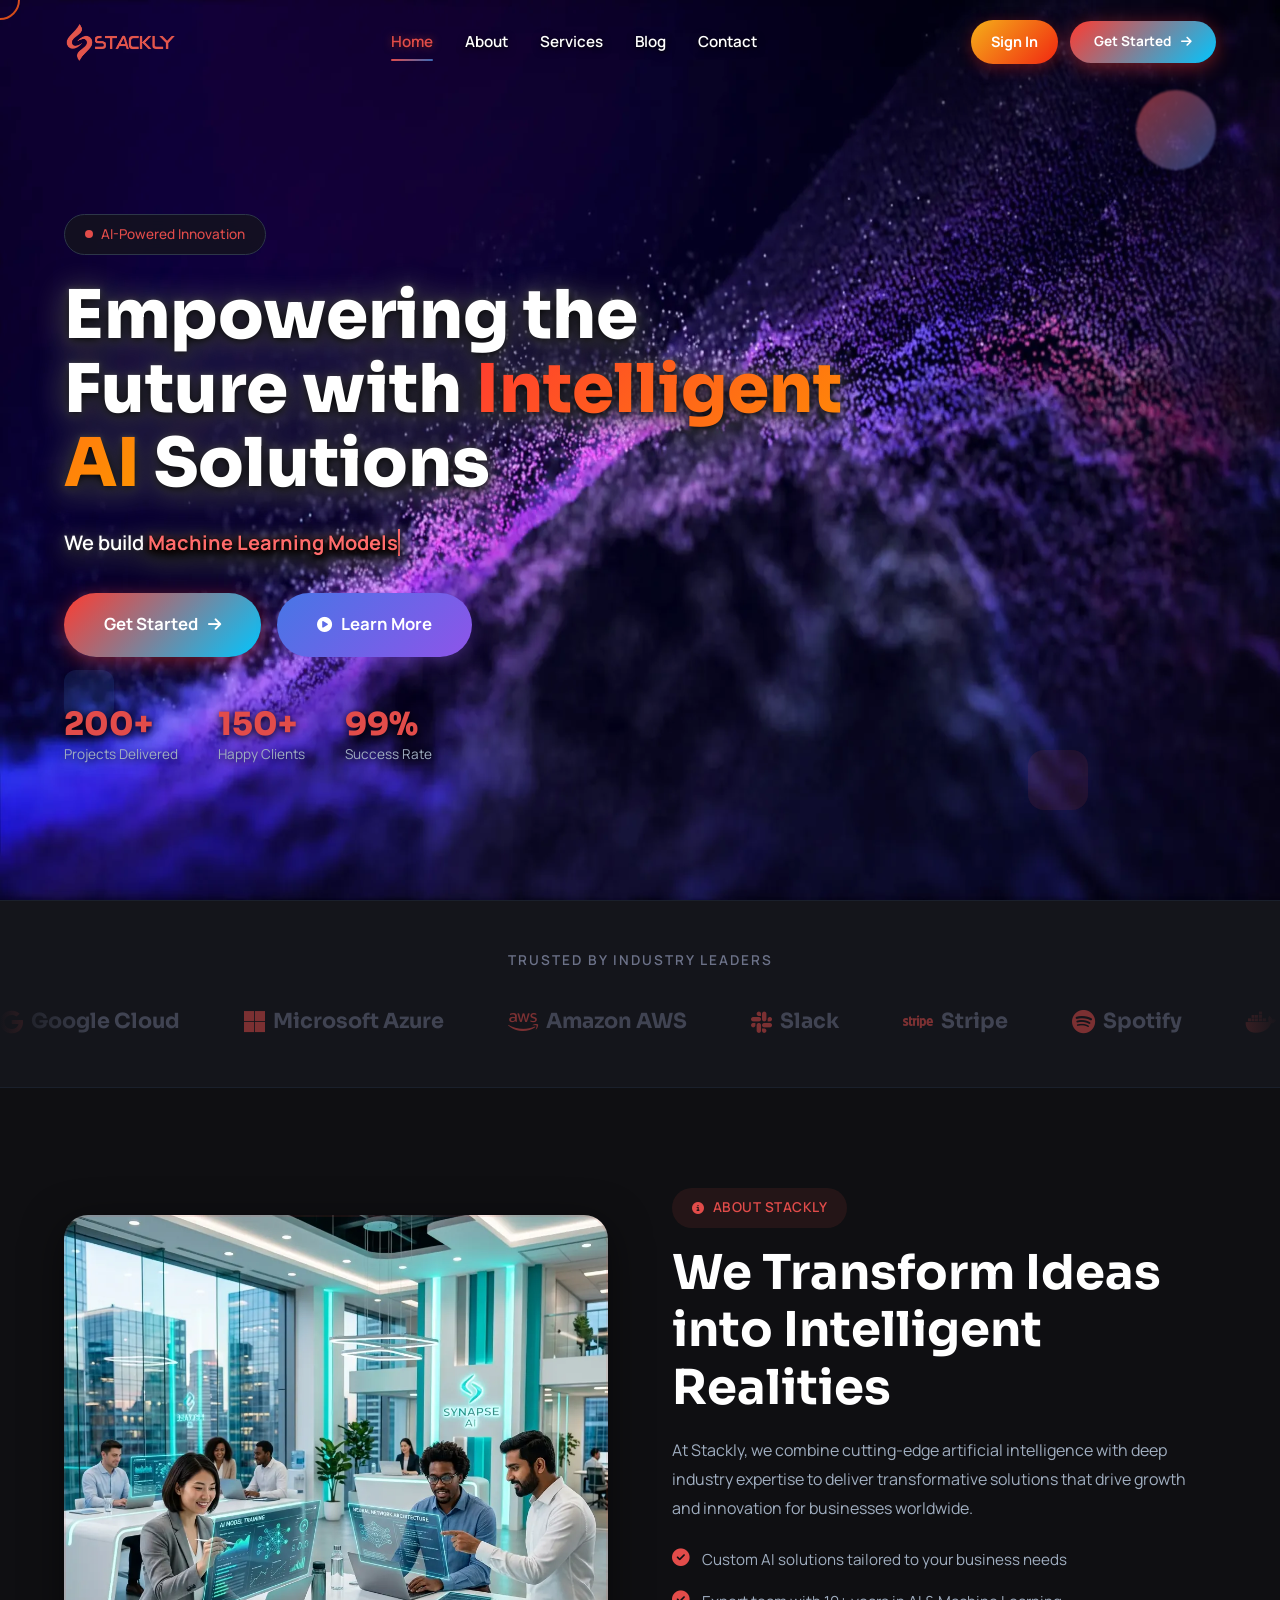
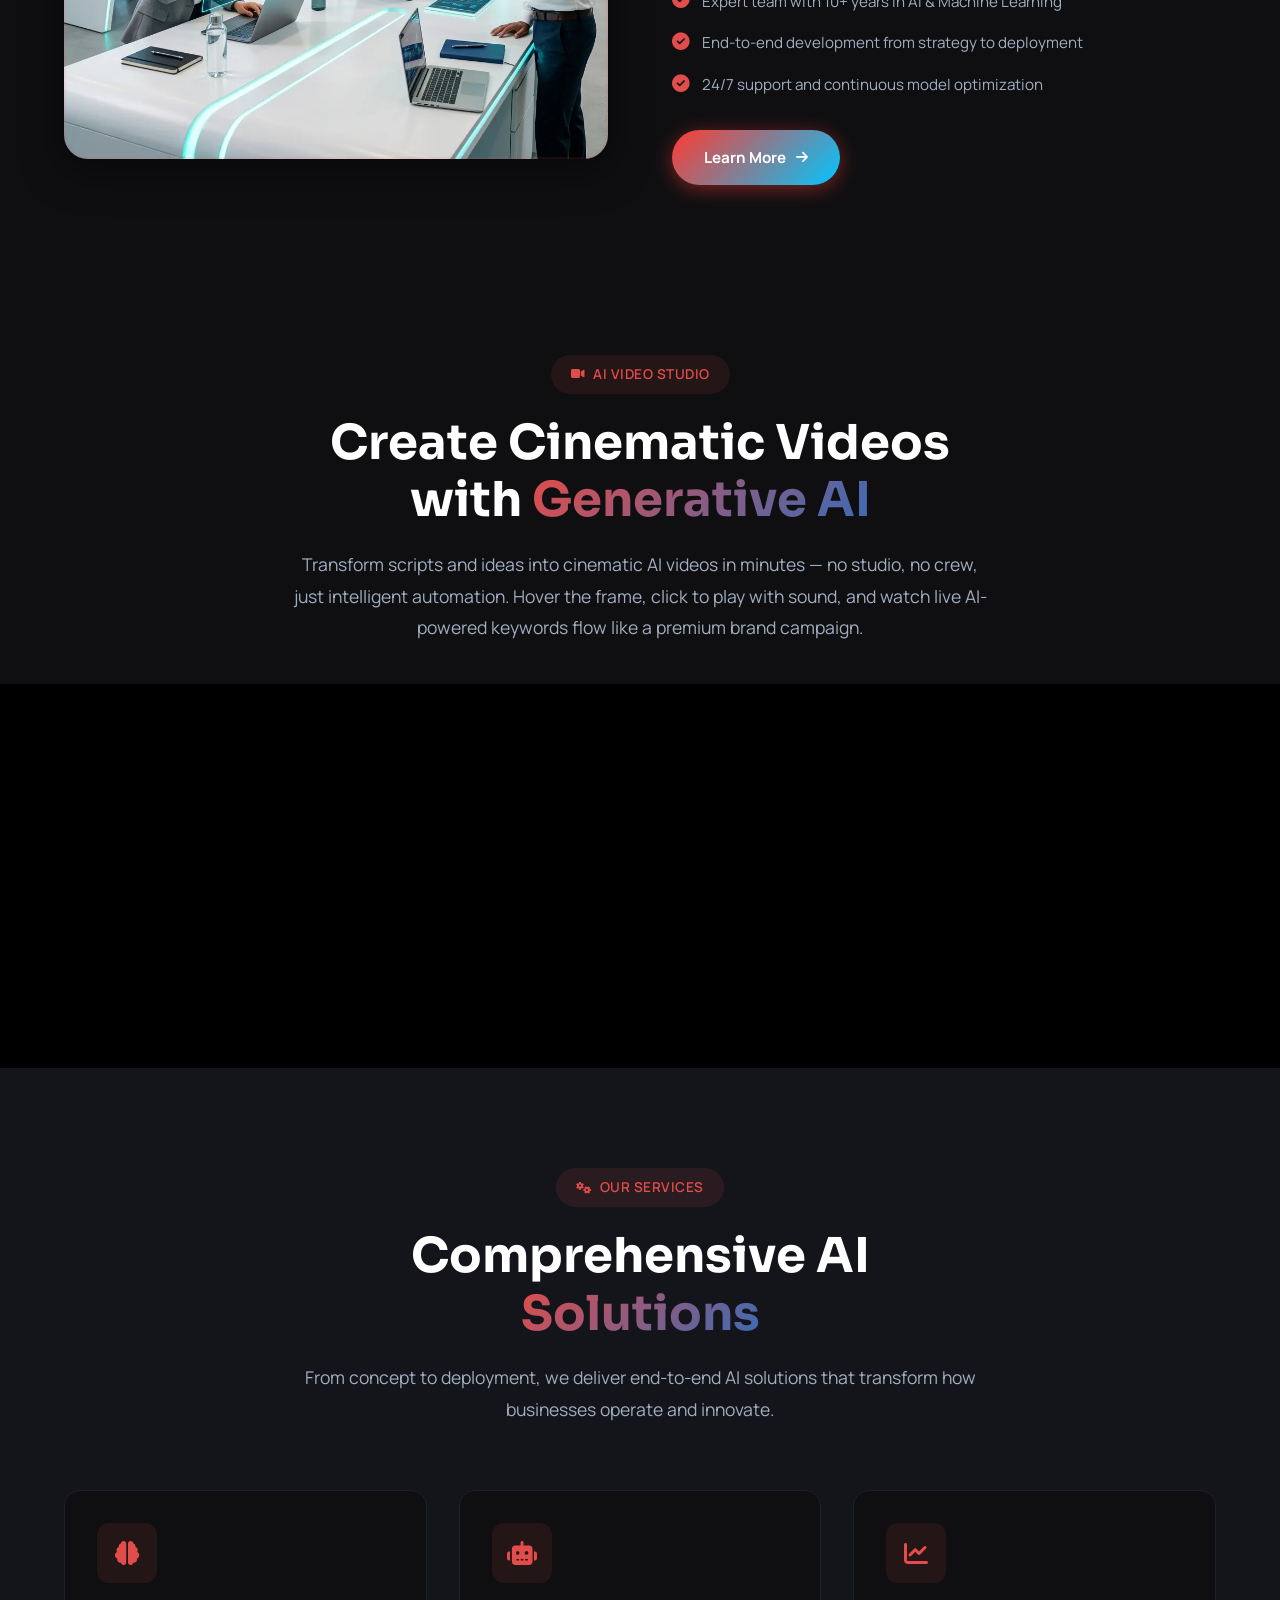
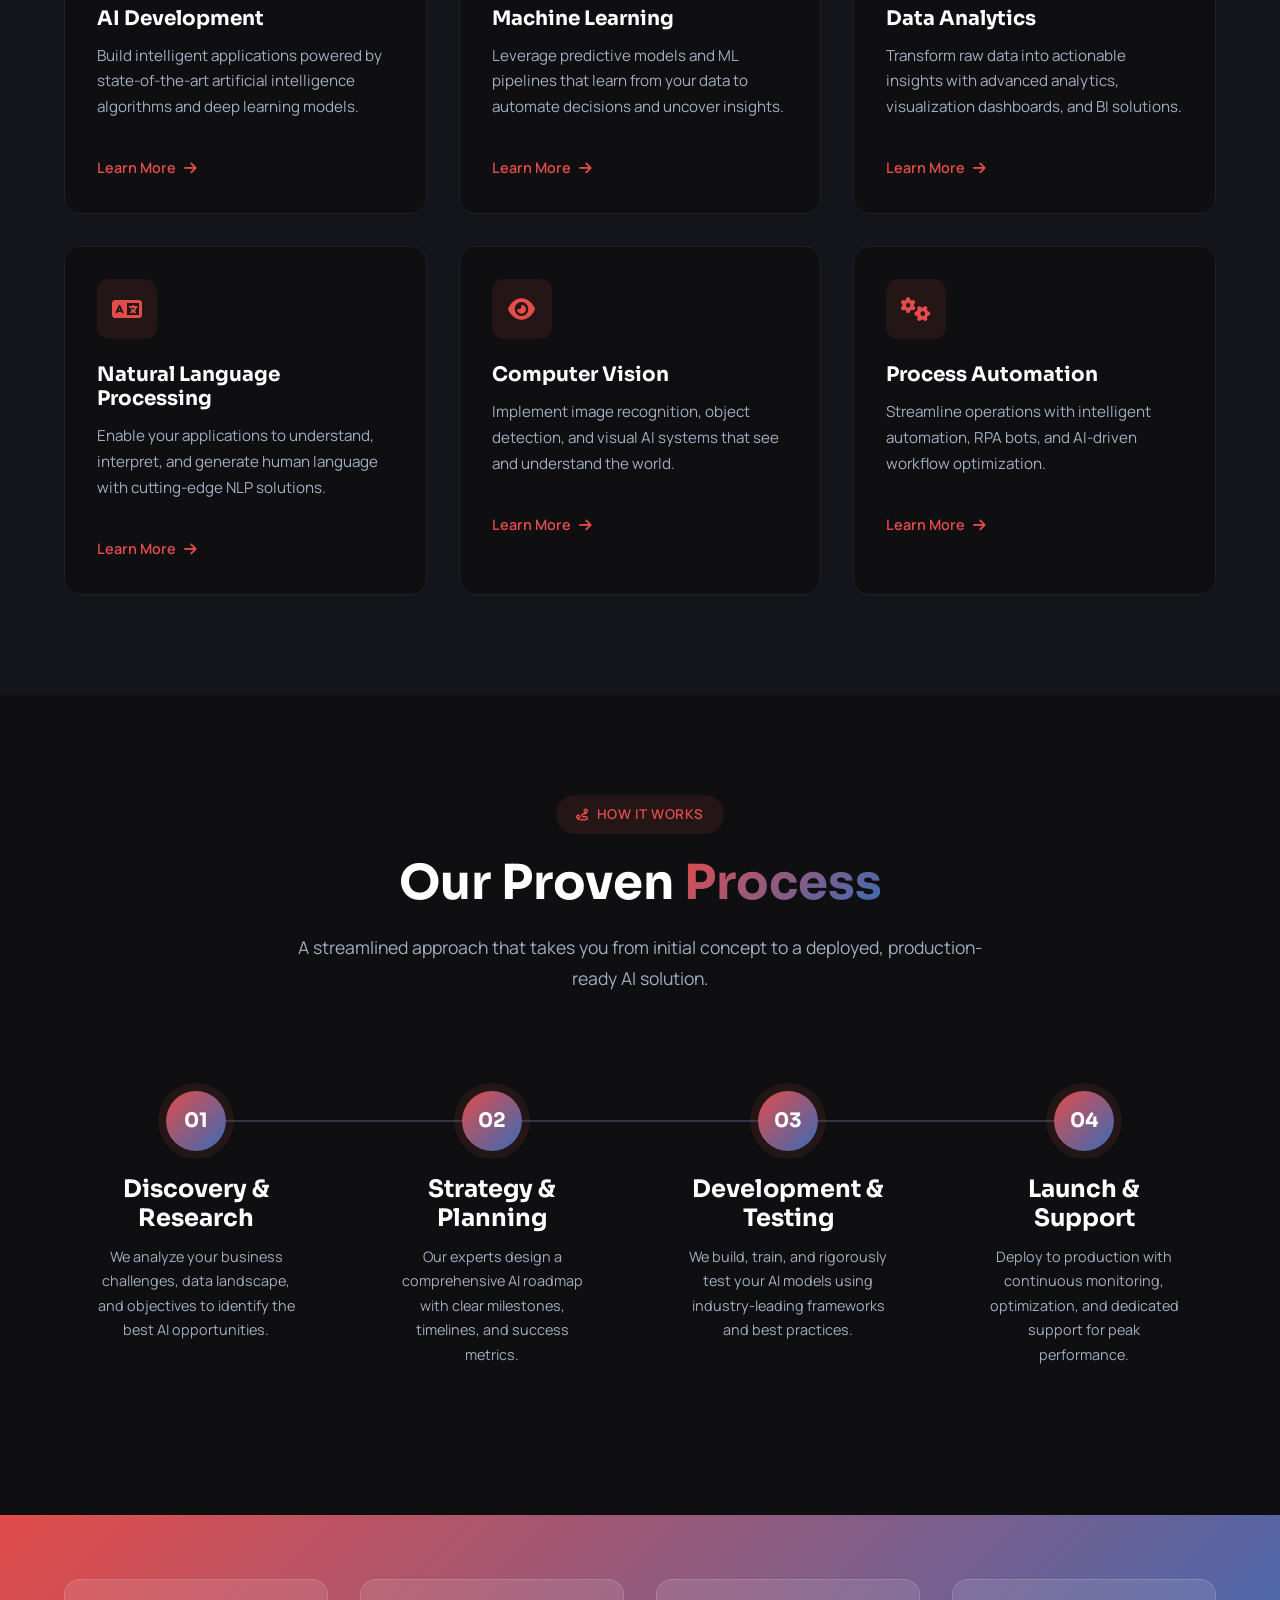
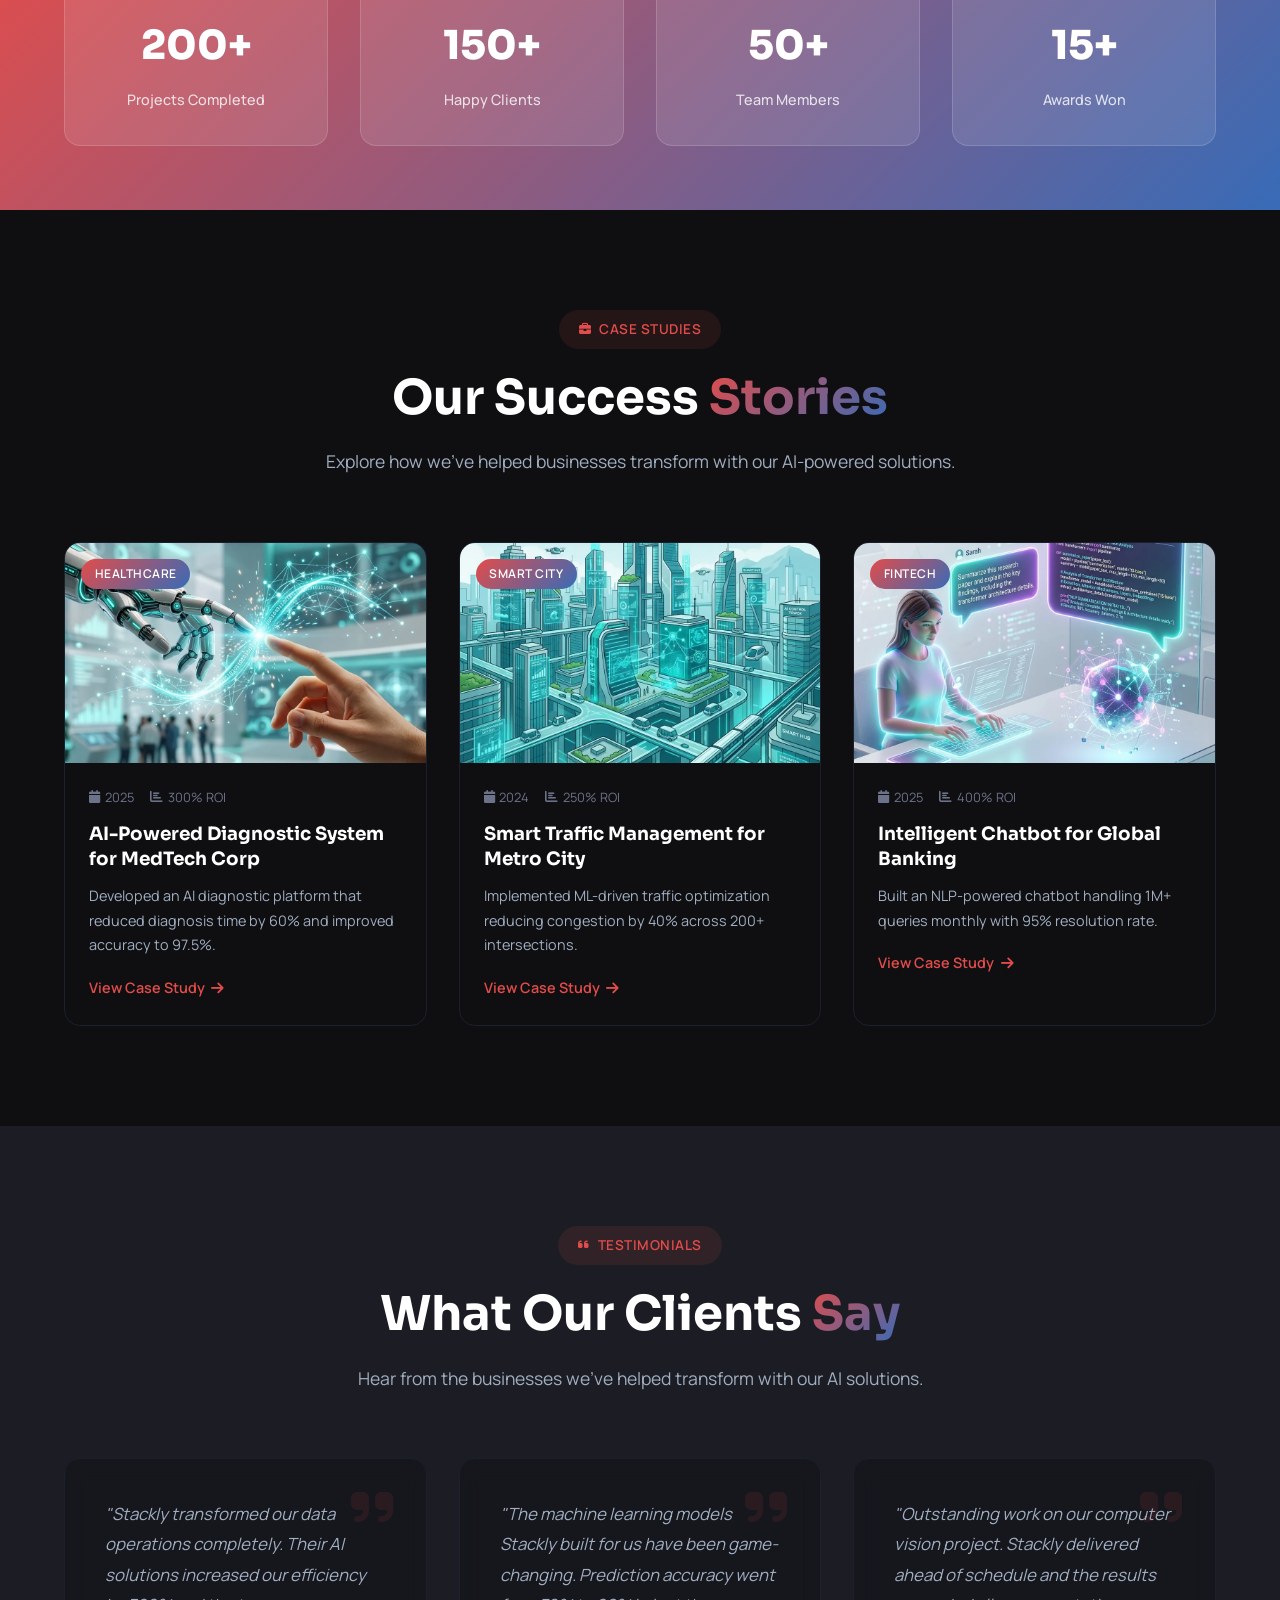
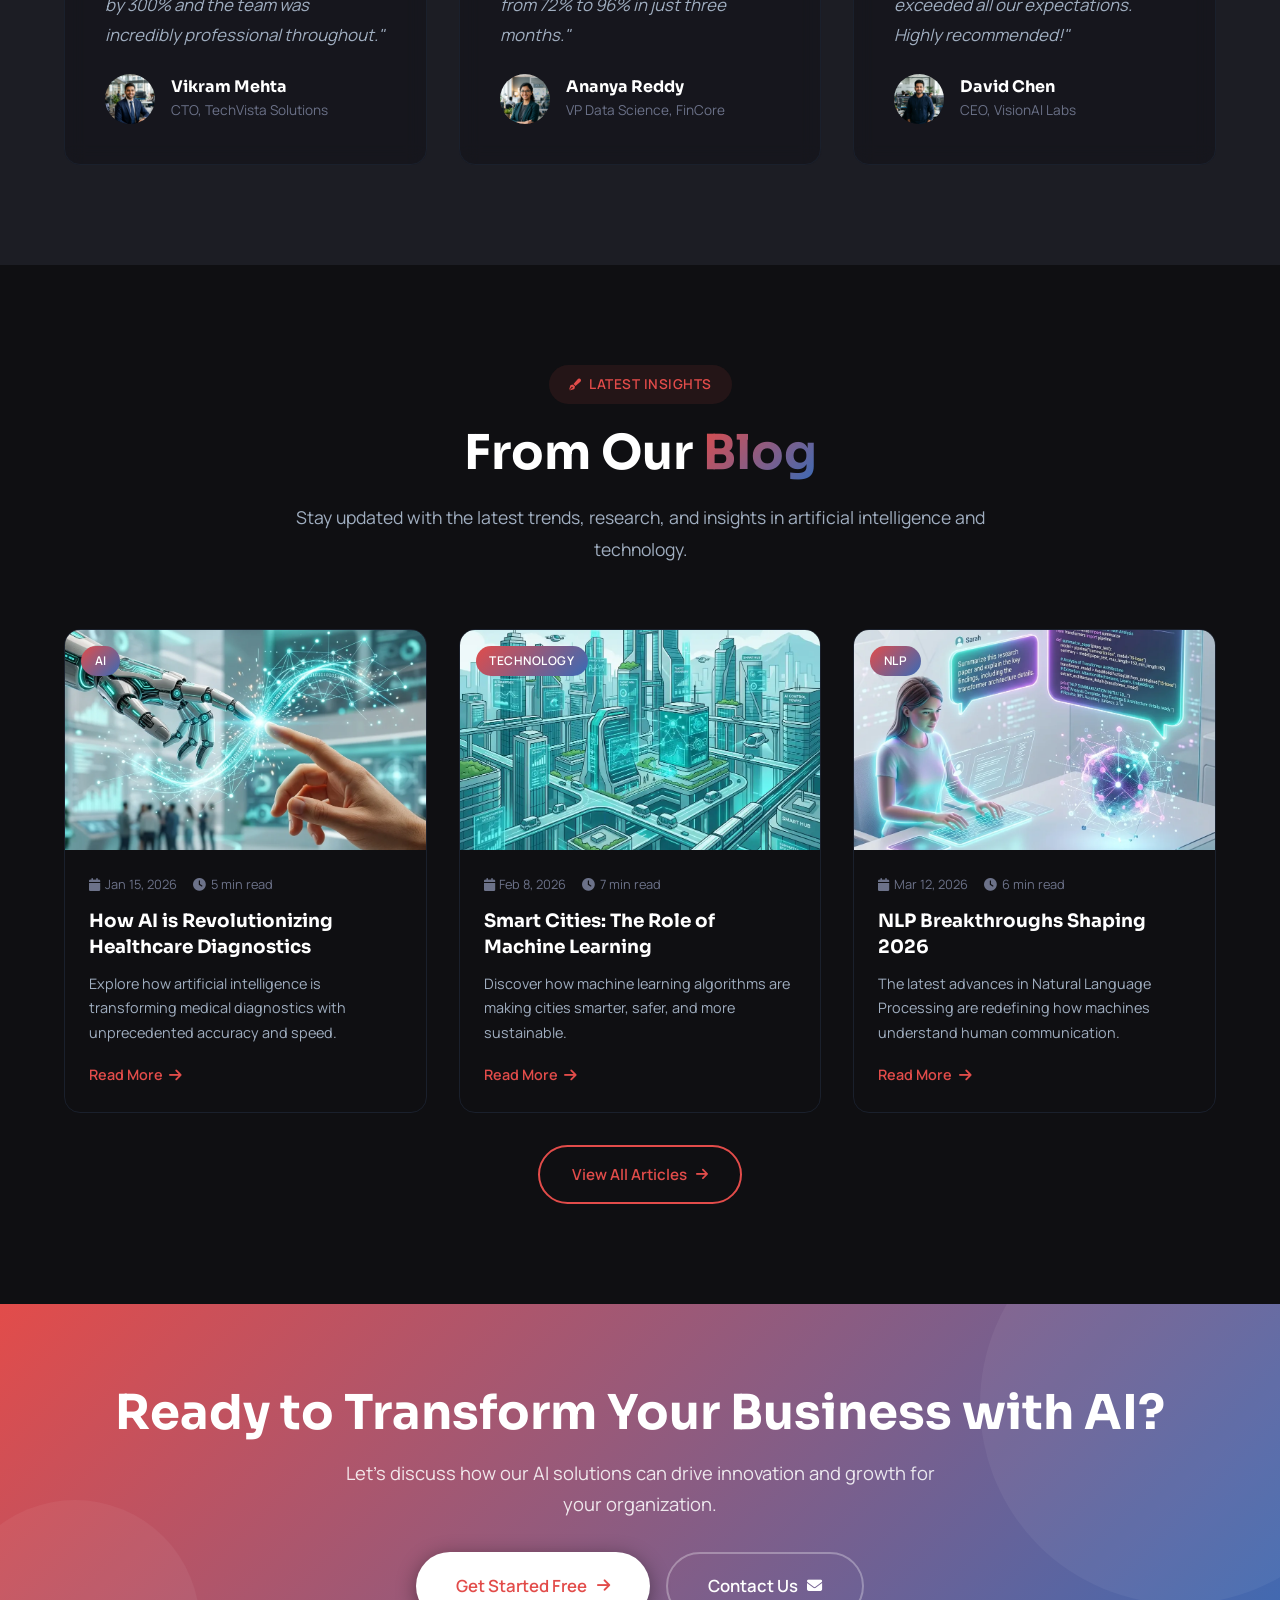
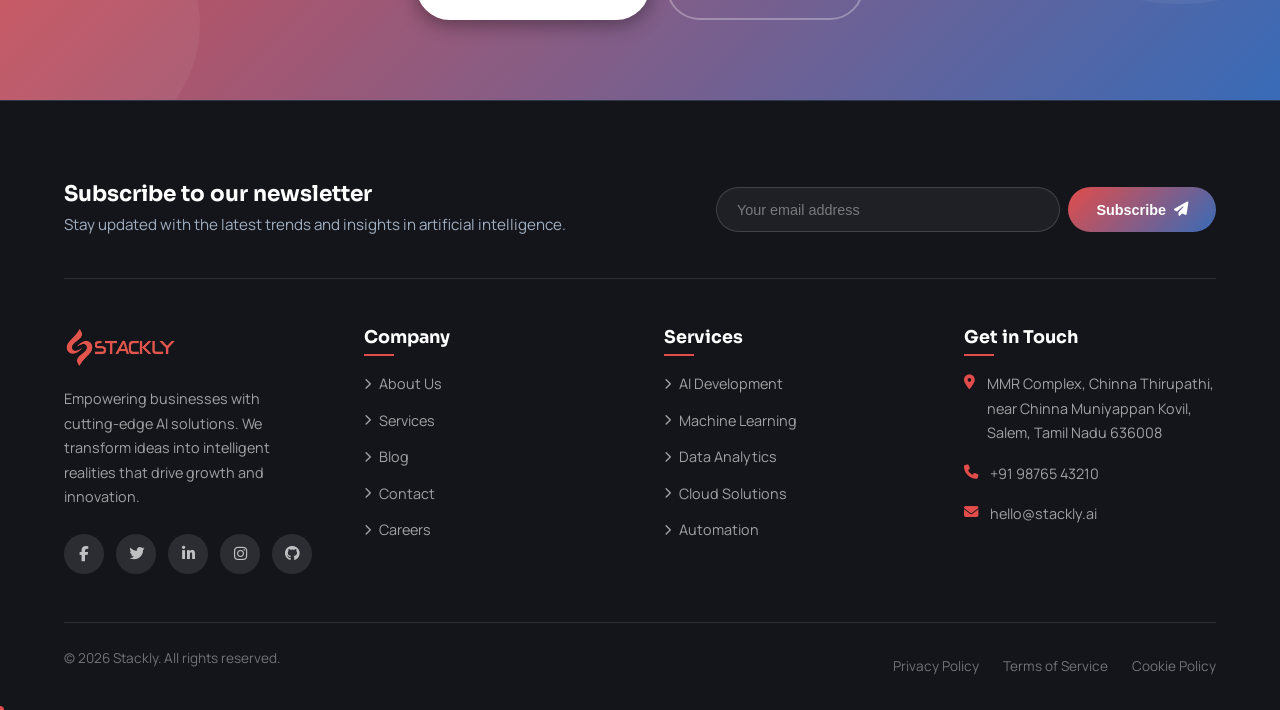
==== commit 24c21532: "Add files via upload" ====
--- a/index.html
+++ b/index.html
@@ -38,12 +38,26 @@
       <a href="index.html" class="navbar-logo">
         <img src="assets/logo.webp" alt="Stackly">
       </a>
-      <div class="navbar-menu">
-        <a href="index.html" class="active">Home</a>
-        <a href="about.html">About</a>
-        <a href="services.html">Services</a>
-        <a href="blog.html">Blog</a>
-        <a href="contact.html">Contact</a>
+      <div class="navbar-menu" id="navbarMenu">
+        <div class="mobile-menu-header">
+          <a href="index.html" class="mobile-menu-logo">
+            <img src="assets/logo.webp" alt="Stackly">
+          </a>
+          <button type="button" class="mobile-menu-close" aria-label="Close Menu">
+            <i class="fas fa-times"></i>
+          </button>
+        </div>
+        <div class="mobile-menu-links">
+          <a href="index.html" class="active">Home</a>
+          <a href="about.html">About</a>
+          <a href="services.html">Services</a>
+          <a href="blog.html">Blog</a>
+          <a href="contact.html">Contact</a>
+        </div>
+        <div class="mobile-menu-actions">
+          <a href="signin.html" class="btn-signin btn-signin--mobile">Sign In</a>
+          <a href="signup.html" class="btn btn-primary btn-sm">Get Started <i class="fas fa-arrow-right"></i></a>
+        </div>
       </div>
       <div class="navbar-actions">
         <a href="signin.html" class="btn-signin">Sign In</a>
--- a/style.css
+++ b/style.css
@@ -107,6 +107,8 @@
   font-size: 16px;
   -webkit-font-smoothing: antialiased;
   -moz-osx-font-smoothing: grayscale;
+  overflow-x: hidden;
+  max-width: 100%;
 }
 
 body {
@@ -115,7 +117,9 @@
   background: var(--bg-primary);
   line-height: 1.7;
   overflow-x: hidden;
+  max-width: 100%;
   cursor: auto;
+  -webkit-text-size-adjust: 100%;
 }
 
 /* Show default cursor on touch devices */
@@ -134,6 +138,13 @@
   max-width: 100%;
   height: auto;
   display: block;
+}
+
+video,
+canvas,
+iframe,
+svg {
+  max-width: 100%;
 }
 
 ul, ol { list-style: none; }
@@ -197,12 +208,15 @@
   max-width: var(--container-width);
   margin: 0 auto;
   padding: 0 1.5rem;
+  min-width: 0;
 }
 
 /* ── Section ── */
 .section {
   padding: var(--section-padding);
   position: relative;
+  max-width: 100%;
+  overflow-x: clip;
 }
 
 .section-header {
@@ -377,6 +391,8 @@
   display: flex;
   align-items: center;
   justify-content: space-between;
+  min-width: 0;
+  gap: 0.75rem;
 }
 
 .navbar-logo {
@@ -389,6 +405,7 @@
 .navbar-logo img {
   height: 40px;
   width: auto;
+  max-width: min(140px, 36vw);
   filter: brightness(0) saturate(100%) invert(51%) sepia(16%) saturate(7464%) hue-rotate(329deg) brightness(91%) contrast(95%);
 }
 
@@ -396,6 +413,14 @@
   display: flex;
   align-items: center;
   gap: 2rem;
+  min-width: 0;
+}
+
+.navbar-actions {
+  display: flex;
+  align-items: center;
+  gap: 0.75rem;
+  flex-shrink: 0;
 }
 
 .navbar-menu a {
@@ -428,12 +453,6 @@
 .navbar-menu a:hover::after,
 .navbar-menu a.active::after {
   width: 100%;
-}
-
-.navbar-actions {
-  display: flex;
-  align-items: center;
-  gap: 1rem;
 }
 
 .navbar-actions .btn-signin {
@@ -458,6 +477,58 @@
   filter: brightness(1.15);
 }
 
+/* Mobile menu inner layout (desktop: hidden wrappers) */
+.mobile-menu-header,
+.mobile-menu-actions {
+  display: none;
+}
+
+.mobile-menu-links {
+  display: flex;
+  align-items: center;
+  gap: 2rem;
+}
+
+.mobile-menu-logo img {
+  height: 38px;
+  width: auto;
+  max-width: 130px;
+  object-fit: contain;
+  filter: brightness(0) saturate(100%) invert(51%) sepia(16%) saturate(7464%) hue-rotate(329deg) brightness(91%) contrast(95%);
+}
+
+.mobile-menu-close {
+  display: flex;
+  align-items: center;
+  justify-content: center;
+  width: 44px;
+  height: 44px;
+  border: 1px solid var(--border-light);
+  border-radius: var(--radius-md);
+  background: rgba(255, 255, 255, 0.06);
+  color: var(--text-primary);
+  font-size: 1.25rem;
+  cursor: pointer;
+  transition: background var(--transition-fast), border-color var(--transition-fast), color var(--transition-fast);
+}
+
+.mobile-menu-close:hover {
+  background: rgba(var(--primary-rgb), 0.12);
+  border-color: rgba(var(--primary-rgb), 0.35);
+  color: var(--primary);
+}
+
+.btn-signin--mobile {
+  width: 100%;
+  text-align: center;
+  padding: 0.85rem 1.25rem;
+}
+
+.mobile-menu-actions .btn-primary {
+  width: 100%;
+  justify-content: center;
+}
+
 /* Hamburger */
 .hamburger {
   display: none;
@@ -565,6 +636,8 @@
 .hero-content {
   position: relative;
   max-width: 800px;
+  width: 100%;
+  min-width: 0;
 }
 
 .hero-badge {
@@ -994,18 +1067,28 @@
   display: grid;
   grid-template-columns: repeat(2, 1fr);
   gap: var(--gap);
+  min-width: 0;
 }
 
 .grid-3 {
   display: grid;
   grid-template-columns: repeat(3, 1fr);
   gap: var(--gap);
+  min-width: 0;
 }
 
 .grid-4 {
   display: grid;
   grid-template-columns: repeat(4, 1fr);
   gap: var(--gap);
+  min-width: 0;
+}
+
+.grid-2 > *,
+.grid-3 > *,
+.grid-4 > *,
+.split-section > * {
+  min-width: 0;
 }
 
 /* ── About / Split Section ── */
@@ -1014,6 +1097,7 @@
   grid-template-columns: 1fr 1fr;
   gap: 4rem;
   align-items: center;
+  min-width: 0;
 }
 
 .split-image {
@@ -1501,6 +1585,10 @@
   flex-shrink: 0;
 }
 
+.footer-contact li {
+  word-break: break-word;
+}
+
 /* Newsletter Row */
 .footer-newsletter-row {
   display: flex;
@@ -1530,11 +1618,13 @@
   gap: 0.5rem;
   flex: 1;
   max-width: 500px;
-  min-width: 300px;
+  min-width: 0;
+  width: 100%;
 }
 
 .footer-newsletter-row .newsletter-form input {
   flex: 1;
+  min-width: 0;
   padding: 0.85rem 1.25rem;
   border: 1px solid rgba(255, 255, 255, 0.15);
   border-radius: var(--radius-full);
@@ -1566,6 +1656,7 @@
   display: flex;
   align-items: center;
   gap: 0.5rem;
+  flex-shrink: 0;
 }
 
 .footer-newsletter-row .newsletter-form button:hover {
@@ -1597,7 +1688,7 @@
 
 /* ── Page Hero Banner ── */
 .page-hero {
-  padding: 10rem 0 5rem;
+  padding: 6rem 0 2rem;
   background: var(--gradient-hero);
   text-align: center;
   position: relative;
@@ -1611,14 +1702,17 @@
   right: -200px;
   width: 500px;
   height: 500px;
+  z-index: 1;
   background: radial-gradient(circle, rgba(var(--primary-rgb), 0.08) 0%, transparent 70%);
   border-radius: 50%;
+  pointer-events: none;
 }
 
 .page-hero h1 {
-  margin-bottom: 1rem;
+  margin-bottom: 0.65rem;
   position: relative;
   z-index: 2;
+  font-size: clamp(1.85rem, 4vw, 2.75rem);
 }
 
 .breadcrumb {
@@ -1629,6 +1723,8 @@
   color: var(--text-muted);
   position: relative;
   z-index: 2;
+  flex-wrap: wrap;
+  row-gap: 0.35rem;
 }
 
 .breadcrumb a {
@@ -1637,6 +1733,367 @@
 
 .breadcrumb span {
   color: var(--text-muted);
+}
+
+.page-hero-bg {
+  position: absolute;
+  inset: 0;
+  z-index: 0;
+}
+
+.page-hero-bg img {
+  width: 100%;
+  height: 100%;
+  object-fit: cover;
+  object-position: center;
+}
+
+.page-hero-overlay {
+  position: absolute;
+  inset: 0;
+  z-index: 1;
+  background:
+    linear-gradient(180deg, rgba(15, 15, 18, 0.55) 0%, rgba(15, 15, 18, 0.82) 55%, rgba(15, 15, 18, 0.95) 100%),
+    radial-gradient(circle at top right, rgba(56, 107, 183, 0.25), transparent 45%),
+    radial-gradient(circle at bottom left, rgba(226, 76, 74, 0.18), transparent 40%);
+}
+
+.page-hero-inner {
+  position: relative;
+  z-index: 2;
+}
+
+.page-hero-badge {
+  display: inline-flex;
+  align-items: center;
+  gap: 0.5rem;
+  padding: 0.35rem 0.85rem;
+  margin-bottom: 0.65rem;
+  font-size: 0.8rem;
+  border-radius: var(--radius-full);
+  border: 1px solid rgba(255, 255, 255, 0.12);
+  background: rgba(255, 255, 255, 0.06);
+  backdrop-filter: blur(8px);
+  font-size: 0.85rem;
+  font-weight: 600;
+  color: var(--text-secondary);
+}
+
+.page-hero-badge i {
+  color: var(--primary);
+}
+
+.page-hero-desc {
+  max-width: 620px;
+  margin: 0 auto 0.75rem;
+  font-size: 0.92rem;
+  line-height: 1.6;
+  color: rgba(255, 255, 255, 0.82);
+}
+
+.page-hero-stats {
+  display: flex;
+  justify-content: center;
+  flex-wrap: wrap;
+  gap: 0.6rem;
+  margin-top: 0.85rem;
+}
+
+.page-hero-stat {
+  min-width: 92px;
+  padding: 0.45rem 0.75rem;
+  border-radius: var(--radius-md);
+  border: 1px solid rgba(255, 255, 255, 0.1);
+  background: rgba(255, 255, 255, 0.05);
+  backdrop-filter: blur(6px);
+}
+
+.page-hero-stat strong {
+  display: block;
+  font-family: var(--font-heading);
+  font-size: 1.05rem;
+  color: white;
+  margin-bottom: 0.1rem;
+}
+
+.page-hero-stat span {
+  font-size: 0.72rem;
+  color: var(--text-muted);
+}
+
+.media-gallery {
+  display: grid;
+  grid-template-columns: repeat(12, 1fr);
+  gap: 1rem;
+  min-width: 0;
+  width: 100%;
+}
+
+.media-gallery__item {
+  position: relative;
+  overflow: hidden;
+  border-radius: var(--radius-lg);
+  border: 1px solid var(--border-light);
+  box-shadow: var(--shadow-card);
+  min-height: 220px;
+}
+
+.media-gallery__item img {
+  width: 100%;
+  height: 100%;
+  object-fit: cover;
+  transition: transform 0.6s ease;
+}
+
+.media-gallery__item:hover img {
+  transform: scale(1.06);
+}
+
+.media-gallery__item--wide {
+  grid-column: span 7;
+}
+
+.media-gallery__item--tall {
+  grid-column: span 5;
+  min-height: 460px;
+}
+
+.media-gallery__item--half {
+  grid-column: span 6;
+}
+
+.media-gallery__item--third {
+  grid-column: span 4;
+}
+
+.media-gallery__caption {
+  position: absolute;
+  left: 0;
+  right: 0;
+  bottom: 0;
+  padding: 1.25rem;
+  background: linear-gradient(180deg, transparent, rgba(15, 15, 18, 0.92));
+}
+
+.media-gallery__caption h4 {
+  font-size: 1rem;
+  margin-bottom: 0.25rem;
+}
+
+.media-gallery__caption p {
+  font-size: 0.85rem;
+  color: var(--text-secondary);
+  margin: 0;
+}
+
+.image-card-grid {
+  display: grid;
+  grid-template-columns: repeat(3, 1fr);
+  gap: var(--gap);
+}
+
+.image-card {
+  border-radius: var(--radius-lg);
+  overflow: hidden;
+  background: var(--gradient-card);
+  border: 1px solid var(--border-light);
+  box-shadow: var(--shadow-card);
+  transition: transform var(--transition-base), box-shadow var(--transition-base);
+}
+
+.image-card:hover {
+  transform: translateY(-6px);
+  box-shadow: var(--shadow-card-hover);
+}
+
+.image-card__media {
+  position: relative;
+  height: 210px;
+  overflow: hidden;
+}
+
+.image-card__media img {
+  width: 100%;
+  height: 100%;
+  object-fit: cover;
+  transition: transform 0.6s ease;
+}
+
+.image-card:hover .image-card__media img {
+  transform: scale(1.08);
+}
+
+.image-card__tag {
+  position: absolute;
+  top: 1rem;
+  left: 1rem;
+  padding: 0.35rem 0.75rem;
+  border-radius: var(--radius-full);
+  background: rgba(15, 15, 18, 0.72);
+  border: 1px solid rgba(255, 255, 255, 0.12);
+  font-size: 0.75rem;
+  font-weight: 700;
+  color: var(--primary);
+}
+
+.image-card__body {
+  padding: 1.35rem;
+}
+
+.image-card__body h4 {
+  margin-bottom: 0.65rem;
+}
+
+.image-card__body p {
+  color: var(--text-secondary);
+  font-size: 0.92rem;
+  line-height: 1.7;
+  margin: 0;
+}
+
+.service-showcase-grid {
+  display: grid;
+  grid-template-columns: repeat(2, 1fr);
+  gap: 1.5rem;
+  min-width: 0;
+}
+
+.service-showcase {
+  display: grid;
+  grid-template-columns: 180px 1fr;
+  gap: 1.25rem;
+  align-items: center;
+  padding: 1.25rem;
+  border-radius: var(--radius-lg);
+  border: 1px solid var(--border-light);
+  background: var(--bg-tertiary);
+  transition: border-color var(--transition-base), transform var(--transition-base);
+  min-width: 0;
+}
+
+.service-showcase:hover {
+  border-color: rgba(var(--primary-rgb), 0.35);
+  transform: translateY(-4px);
+}
+
+.service-showcase__thumb {
+  width: 180px;
+  height: 130px;
+  border-radius: var(--radius-md);
+  overflow: hidden;
+}
+
+.service-showcase__thumb img {
+  width: 100%;
+  height: 100%;
+  object-fit: cover;
+}
+
+.service-showcase__content h4 {
+  margin-bottom: 0.5rem;
+}
+
+.service-showcase__content p {
+  color: var(--text-secondary);
+  font-size: 0.9rem;
+  line-height: 1.65;
+  margin: 0;
+}
+
+.contact-visual-grid {
+  display: grid;
+  grid-template-columns: repeat(3, 1fr);
+  gap: var(--gap);
+}
+
+.contact-visual-card {
+  position: relative;
+  border-radius: var(--radius-lg);
+  overflow: hidden;
+  min-height: 280px;
+  border: 1px solid var(--border-light);
+}
+
+.contact-visual-card img {
+  width: 100%;
+  height: 100%;
+  object-fit: cover;
+  transition: transform 0.6s ease;
+}
+
+.contact-visual-card:hover img {
+  transform: scale(1.05);
+}
+
+.contact-visual-card__overlay {
+  position: absolute;
+  inset: 0;
+  display: flex;
+  flex-direction: column;
+  justify-content: flex-end;
+  padding: 1.5rem;
+  background: linear-gradient(180deg, transparent 35%, rgba(15, 15, 18, 0.92) 100%);
+}
+
+.contact-visual-card__overlay h4 {
+  margin-bottom: 0.35rem;
+}
+
+.contact-visual-card__overlay p {
+  margin: 0;
+  font-size: 0.88rem;
+  color: var(--text-secondary);
+}
+
+.blog-topic-grid {
+  display: grid;
+  grid-template-columns: repeat(4, 1fr);
+  gap: 1rem;
+}
+
+.blog-topic-tile {
+  position: relative;
+  min-height: 240px;
+  border-radius: var(--radius-lg);
+  overflow: hidden;
+  border: 1px solid var(--border-light);
+  display: block;
+  color: inherit;
+  text-decoration: none;
+}
+
+.blog-topic-tile img {
+  width: 100%;
+  height: 100%;
+  object-fit: cover;
+  transition: transform 0.6s ease;
+}
+
+.blog-topic-tile:hover img {
+  transform: scale(1.08);
+}
+
+.blog-topic-tile__label {
+  position: absolute;
+  inset: auto 1rem 1rem 1rem;
+  padding: 0.75rem;
+  border-radius: var(--radius-md);
+  background: rgba(15, 15, 18, 0.78);
+  backdrop-filter: blur(6px);
+  border: 1px solid rgba(255, 255, 255, 0.08);
+}
+
+.blog-topic-tile__label span {
+  display: block;
+  font-size: 0.75rem;
+  color: var(--primary);
+  font-weight: 700;
+  margin-bottom: 0.25rem;
+}
+
+.blog-topic-tile__label strong {
+  font-size: 0.95rem;
+  line-height: 1.4;
 }
 
 /* ── Forms (Contact, Sign In, Sign Up) ── */
@@ -2368,55 +2825,189 @@
   .pricing-card.popular:hover {
     transform: translateY(-8px);
   }
+
+  .tech-grid {
+    grid-template-columns: repeat(3, 1fr);
+  }
+
+  /* Fixed navbar on tablet/mobile — always visible while scrolling */
+  .navbar {
+    position: fixed;
+    top: 0;
+    left: 0;
+    right: 0;
+    width: 100%;
+    z-index: 1000;
+    background: rgba(15, 15, 18, 0.94);
+    backdrop-filter: blur(18px);
+    -webkit-backdrop-filter: blur(18px);
+    border-bottom: 1px solid rgba(255, 255, 255, 0.08);
+    padding: 0.75rem 0;
+    padding-top: max(0.75rem, env(safe-area-inset-top));
+    box-shadow: var(--shadow-sm);
+  }
+
+  .hamburger span {
+    background: #ffffff;
+  }
+
+  .hamburger {
+    display: flex;
+  }
+
+  .navbar-actions .btn-signin,
+  .navbar-actions .btn-primary {
+    display: none;
+  }
+
+  /* Full-screen mobile menu */
+  .navbar-menu {
+    position: fixed;
+    inset: 0;
+    width: 100%;
+    height: 100vh;
+    height: 100dvh;
+    max-width: none;
+    flex-direction: column;
+    align-items: stretch;
+    justify-content: flex-start;
+    padding: 0;
+    margin: 0;
+    gap: 0;
+    background: var(--bg-primary);
+    box-shadow: none;
+    opacity: 0;
+    visibility: hidden;
+    pointer-events: none;
+    transition: opacity var(--transition-base), visibility var(--transition-base);
+    z-index: 1002;
+    overflow: hidden;
+  }
+
+  .navbar-menu.active {
+    opacity: 1;
+    visibility: visible;
+    pointer-events: auto;
+    right: auto;
+  }
+
+  .mobile-menu-header {
+    display: flex;
+    align-items: center;
+    justify-content: space-between;
+    flex-shrink: 0;
+    position: sticky;
+    top: 0;
+    z-index: 2;
+    padding: 0.65rem 1.25rem;
+    padding-top: max(0.65rem, env(safe-area-inset-top));
+    background: var(--bg-primary);
+    border-bottom: 1px solid var(--border-light);
+  }
+
+  .mobile-menu-links {
+    flex: 0 0 auto;
+    display: flex;
+    flex-direction: column;
+    justify-content: flex-start;
+    align-items: stretch;
+    gap: 0.5rem;
+    padding: 1rem 1.5rem 0.25rem;
+    min-height: 0;
+    overflow: hidden;
+  }
+
+  .mobile-menu-links a {
+    font-size: clamp(1.38rem, 6.8vw, 1.82rem);
+    font-weight: 700;
+    color: var(--text-primary);
+    text-shadow: none;
+    width: 100%;
+    padding: 0.78rem 0;
+    border-bottom: 1px solid var(--border-light);
+    text-align: center;
+    line-height: 1.3;
+    letter-spacing: 0.02em;
+  }
+
+  .mobile-menu-links a::after {
+    display: none;
+  }
+
+  .mobile-menu-links a:hover,
+  .mobile-menu-links a.active {
+    color: var(--primary);
+    text-shadow: none;
+  }
+
+  .mobile-menu-actions {
+    display: flex;
+    flex-direction: column;
+    gap: 0.55rem;
+    flex-shrink: 0;
+    margin-top: auto;
+    margin-bottom: clamp(2rem, 7vh, 3.25rem);
+    padding: 0.6rem 1.5rem 0.45rem;
+    padding-bottom: max(0.45rem, env(safe-area-inset-bottom));
+    border-top: 1px solid var(--border-light);
+    background: var(--bg-primary);
+  }
+
+  .menu-overlay {
+    display: none;
+  }
+}
+
+@media (max-width: 992px) and (max-height: 640px) {
+  .mobile-menu-header {
+    padding: 0.5rem 1rem;
+  }
+
+  .mobile-menu-logo img {
+    height: 32px;
+  }
+
+  .mobile-menu-links {
+    gap: 0.4rem;
+    padding: 0.75rem 1.25rem 0.2rem;
+  }
+
+  .mobile-menu-links a {
+    font-size: 1.28rem;
+    padding: 0.6rem 0;
+  }
+
+  .mobile-menu-actions {
+    padding: 0.5rem 1.25rem 0.35rem;
+    padding-bottom: max(0.35rem, env(safe-area-inset-bottom));
+    margin-bottom: 1.5rem;
+    gap: 0.45rem;
+  }
+
+  .btn-signin--mobile,
+  .mobile-menu-actions .btn-primary {
+    padding: 0.7rem 1rem;
+    font-size: 0.88rem;
+  }
 }
 
 /* Mobile Landscape */
 @media (max-width: 768px) {
-  /* Navigation */
-  .navbar-menu {
-    position: fixed;
-    top: 0;
-    right: -100%;
-    width: 80%;
-    max-width: 350px;
-    height: 100vh;
-    background: var(--bg-primary);
-    flex-direction: column;
-    padding: 6rem 2rem 2rem;
-    gap: 1.5rem;
-    box-shadow: -10px 0 30px rgba(0, 0, 0, 0.1);
-    transition: right var(--transition-base);
-    z-index: 1000;
-    align-items: flex-start;
-  }
-
-  .navbar-menu.active {
-    right: 0;
-  }
-
-  .navbar-menu a {
-    font-size: 1.1rem;
-    width: 100%;
-    padding: 0.5rem 0;
-    border-bottom: 1px solid var(--border-light);
-  }
-
-  .hamburger {
-    display: flex;
-  }
-
-  .navbar-actions .btn-signin {
-    display: none;
-  }
-
-  .navbar-actions .btn-primary {
-    display: none;
-  }
-
   /* Hero */
   .hero {
     min-height: auto;
     padding: 7rem 0 4rem;
+  }
+
+  .floating-shape.shape-3,
+  .floating-shape.shape-5 {
+    display: none;
+  }
+
+  .floating-shape.shape-1 {
+    width: 56px;
+    height: 56px;
+    right: 3%;
   }
 
   .hero-title {
@@ -2450,6 +3041,20 @@
     gap: 2rem;
   }
 
+  .footer-newsletter-row {
+    flex-direction: column;
+    align-items: stretch;
+  }
+
+  .footer-newsletter-row .newsletter-form {
+    max-width: 100%;
+  }
+
+  .footer-newsletter-row .newsletter-form button {
+    width: 100%;
+    justify-content: center;
+  }
+
   .footer-bottom {
     flex-direction: column;
     gap: 1rem;
@@ -2458,7 +3063,40 @@
 
   /* Page Hero */
   .page-hero {
-    padding: 8rem 0 3rem;
+    padding: 5rem 0 1.75rem;
+  }
+
+  .page-hero-desc {
+    font-size: 0.95rem;
+    padding: 0 0.5rem;
+  }
+
+  .page-hero-stats {
+    gap: 0.75rem;
+  }
+
+  .media-gallery__item--wide,
+  .media-gallery__item--tall,
+  .media-gallery__item--half,
+  .media-gallery__item--third {
+    grid-column: span 12;
+    min-height: 220px;
+  }
+
+  .image-card-grid,
+  .contact-visual-grid,
+  .blog-topic-grid,
+  .service-showcase-grid {
+    grid-template-columns: 1fr;
+  }
+
+  .service-showcase {
+    grid-template-columns: 1fr;
+  }
+
+  .service-showcase__thumb {
+    width: 100%;
+    height: 180px;
   }
 
   /* Cards */
@@ -2902,6 +3540,7 @@
   text-align: center;
   padding: 2rem;
   position: relative;
+  z-index: 1;
 }
 
 .process-step-number {
@@ -2918,6 +3557,8 @@
   font-size: 1.25rem;
   font-weight: 700;
   box-shadow: 0 0 0 8px var(--primary-light);
+  position: relative;
+  z-index: 1;
 }
 
 .process-step h4 {
@@ -2940,12 +3581,13 @@
 .process-steps-grid::before {
   content: '';
   position: absolute;
-  top: 30px;
+  top: calc(2rem + 30px);
   left: 12.5%;
   right: 12.5%;
   height: 2px;
   background: var(--border-color);
   z-index: 0;
+  transform: translateY(-50%);
 }
 
 @media (max-width: 768px) {
@@ -3259,6 +3901,105 @@
     display: none;
   }
 }
+
+/* ── Responsive Overflow Safeguards ── */
+.navbar,
+.hero,
+.page-hero,
+.partners,
+.footer,
+.preloader,
+.error-page,
+.ai-video-section {
+  max-width: 100%;
+}
+
+h1, h2, h3, h4, h5, h6,
+.hero-title,
+.hero-subtitle,
+.section-title,
+.section-desc,
+.page-hero-desc {
+  overflow-wrap: break-word;
+  word-wrap: break-word;
+}
+
+.hero-btns {
+  max-width: 100%;
+}
+
+.hero-stats {
+  max-width: 100%;
+}
+
+.hero-stat {
+  min-width: 0;
+}
+
+.page-hero-stat {
+  min-width: 0;
+  flex: 1 1 auto;
+}
+
+.tech-grid {
+  min-width: 0;
+}
+
+.category-pills {
+  max-width: 100%;
+}
+
+.blog-featured-overlay {
+  padding: clamp(1.25rem, 4vw, 2.5rem);
+}
+
+.blog-featured-overlay h2 {
+  font-size: clamp(1.25rem, 5vw, 1.75rem);
+}
+
+.blog-newsletter-form {
+  display: flex;
+  gap: 0.5rem;
+  max-width: 500px;
+  margin: 0 auto;
+  width: 100%;
+}
+
+.blog-newsletter-form input {
+  flex: 1;
+  min-width: 0;
+}
+
+@media (max-width: 768px) {
+  .blog-newsletter-form {
+    flex-direction: column;
+  }
+
+  .blog-newsletter-form .btn {
+    width: 100%;
+    justify-content: center;
+  }
+
+  .service-showcase-grid {
+    grid-template-columns: 1fr;
+  }
+}
+
+@media (max-width: 576px) {
+  .page-hero-stats {
+    flex-direction: column;
+    align-items: stretch;
+  }
+
+  .page-hero-stat {
+    text-align: center;
+  }
+
+  .footer-newsletter-row .newsletter-form button {
+    white-space: normal;
+  }
+}
+
 .mb-4 { margin-bottom: 2rem; }
 .mt-2 { margin-top: 1rem; }
 .mt-3 { margin-top: 1.5rem; }
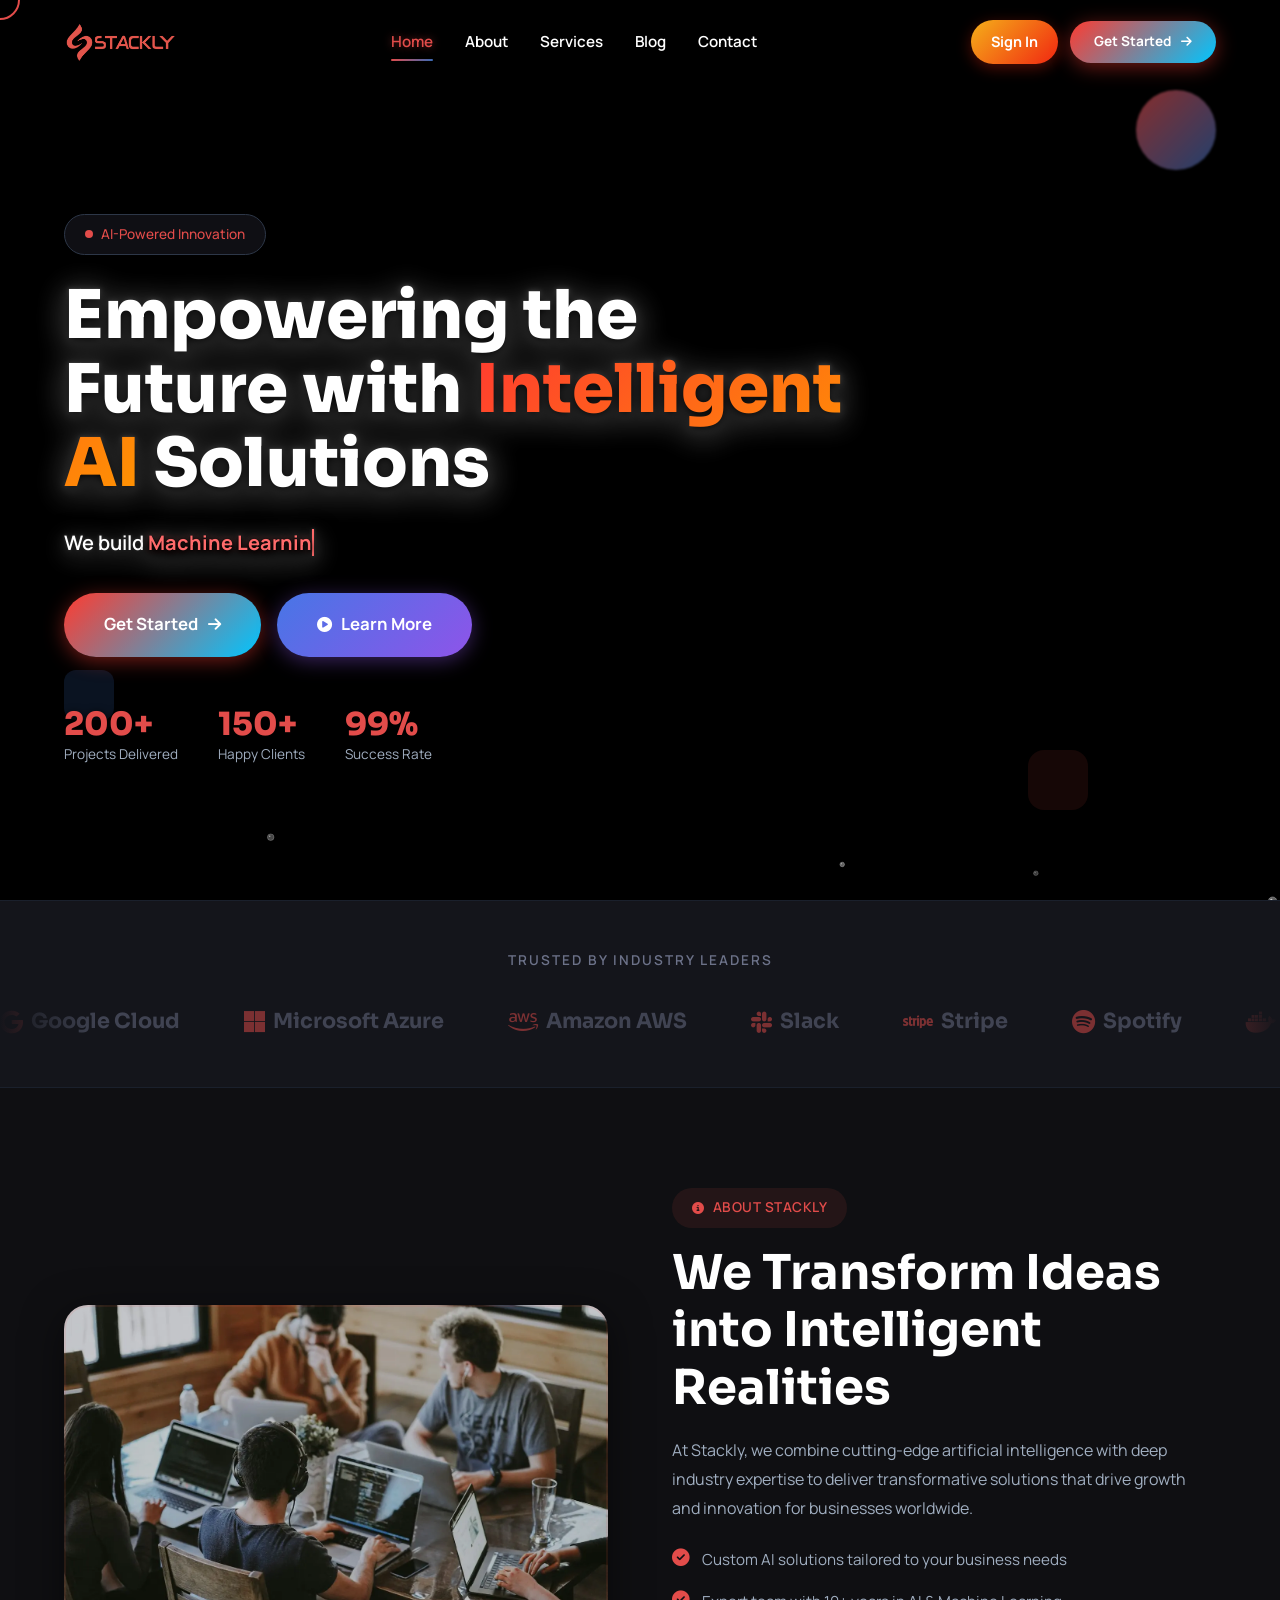
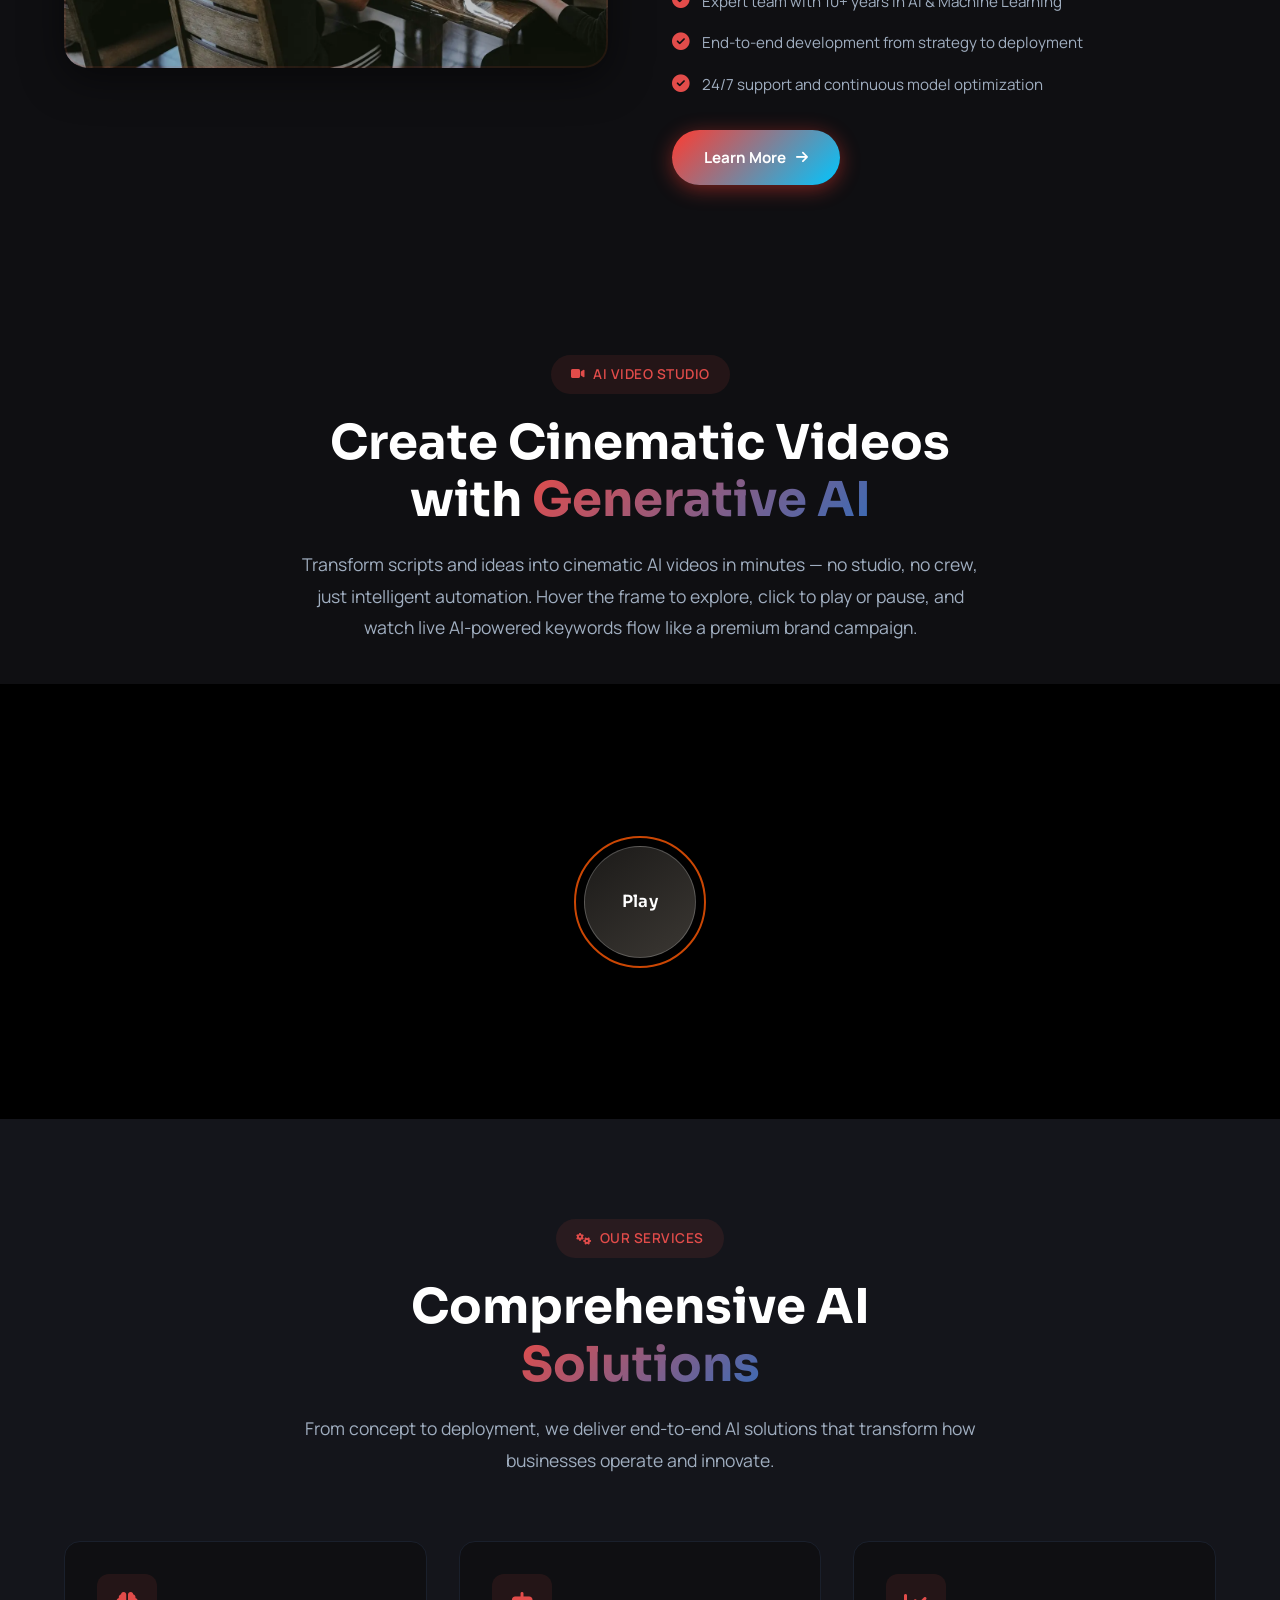
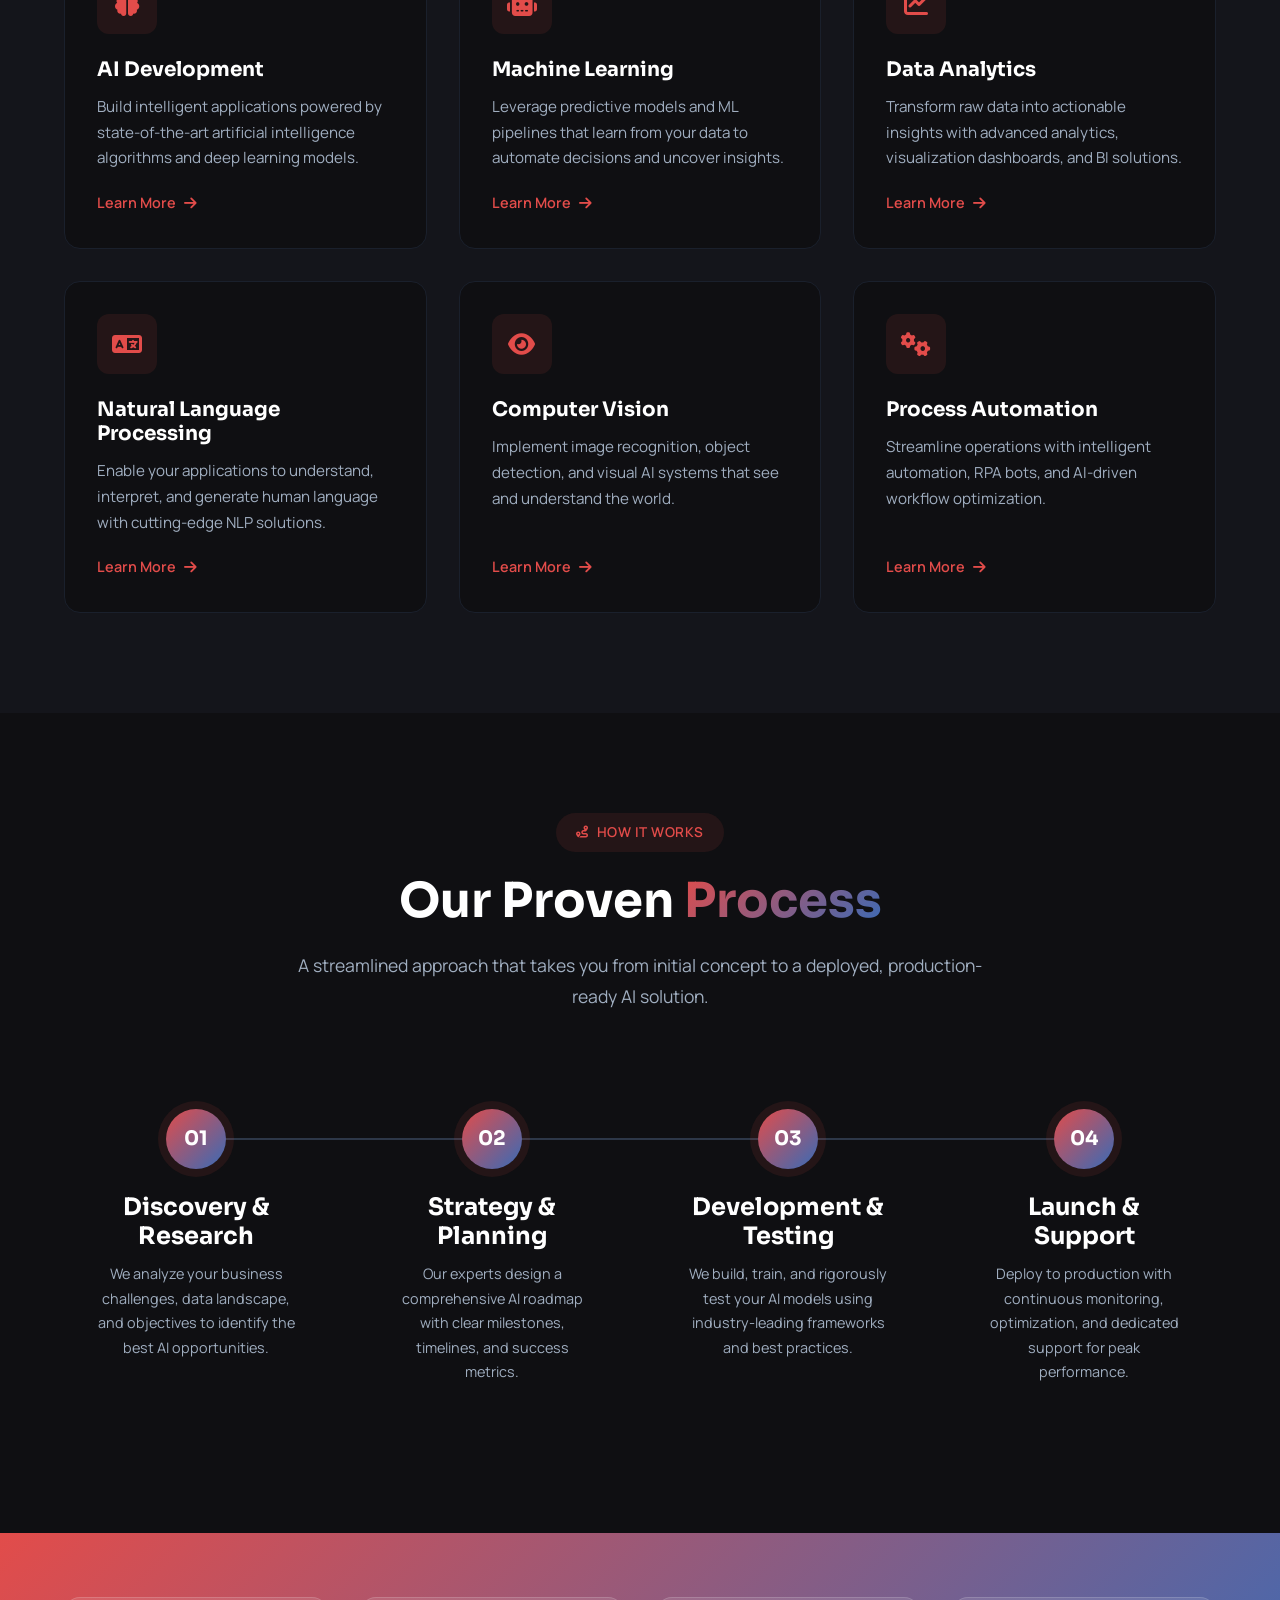
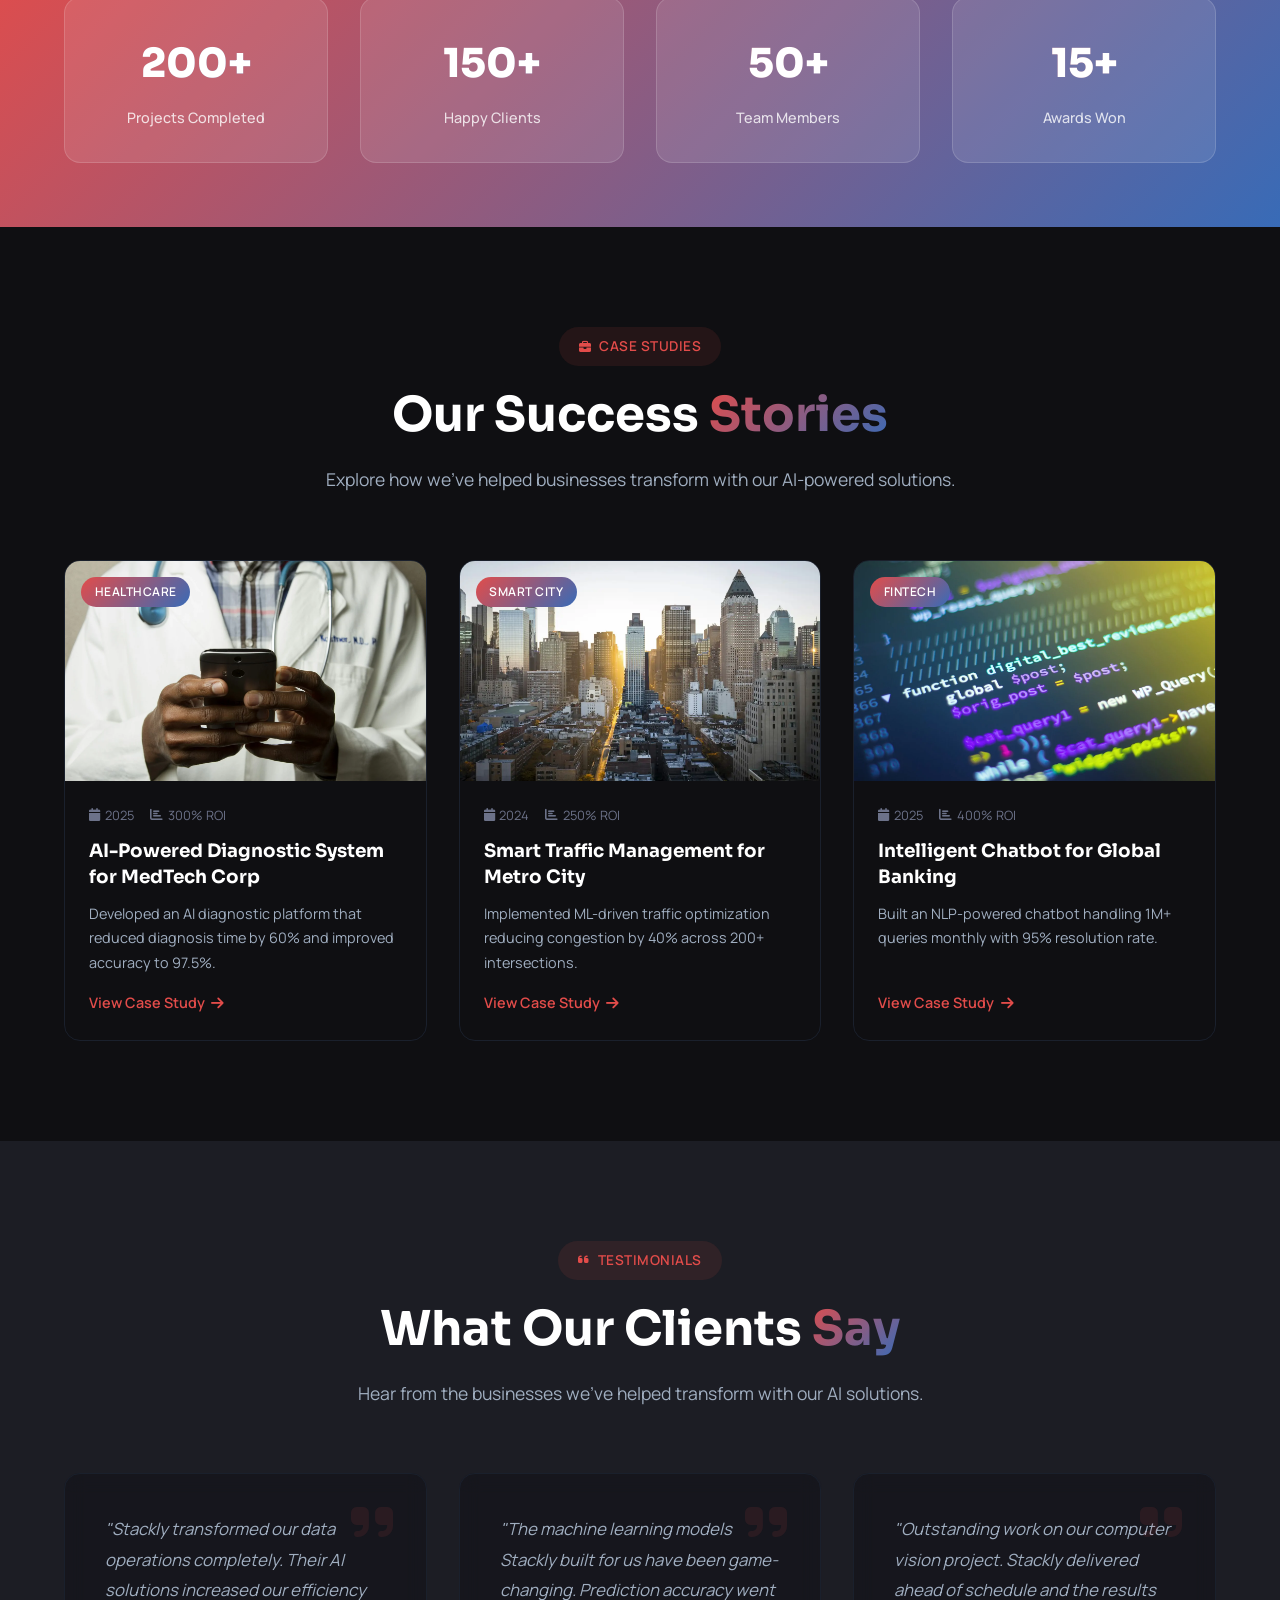
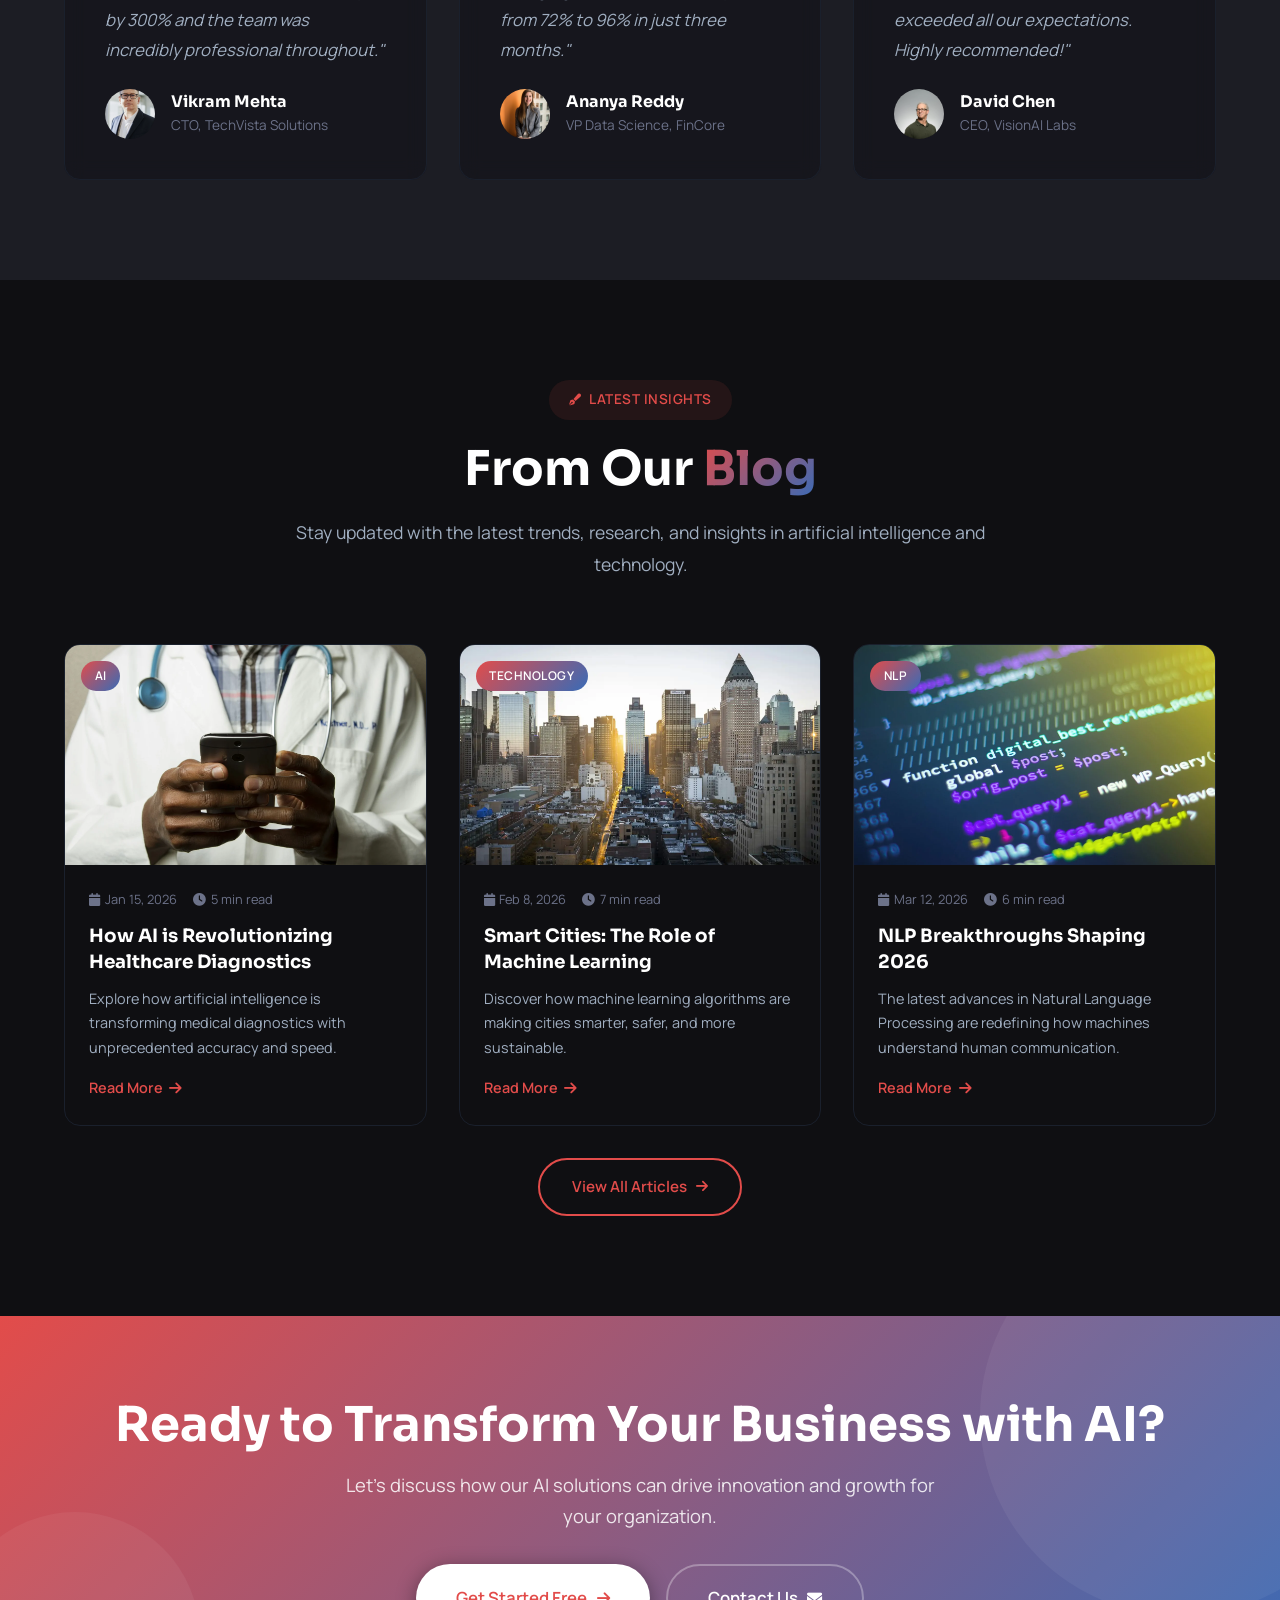
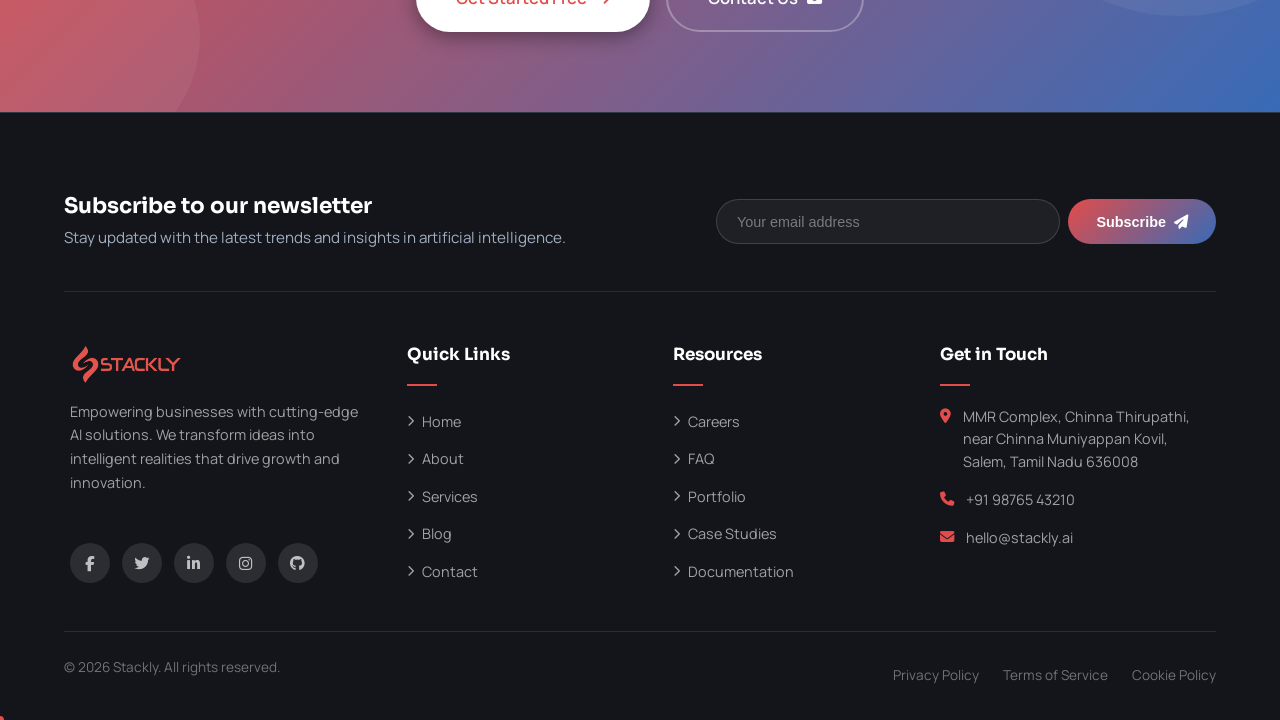
==== commit a646731b: "Add files via upload" ====
--- a/index.html
+++ b/index.html
@@ -8,7 +8,6 @@
   <meta name="author" content="Stackly">
   <meta name="theme-color" content="#e24c4a">
   <title>Stackly — AI Agency & Technology</title>
-
   <link rel="icon" type="image/webp" href="assets/top-logo.webp">
   <link rel="preconnect" href="https://fonts.googleapis.com">
   <link rel="preconnect" href="https://fonts.gstatic.com" crossorigin>
@@ -17,8 +16,6 @@
   <link rel="stylesheet" href="style.css">
 </head>
 <body>
-
-  <!-- Preloader -->
   <div class="preloader">
     <div class="preloader-content">
       <div class="preloader-circle">
@@ -28,11 +25,7 @@
       <div class="preloader-text">Loading Stackly...</div>
     </div>
   </div>
-
-  <!-- Menu Overlay -->
   <div class="menu-overlay"></div>
-
-  <!-- ═══ Navbar ═══ -->
   <nav class="navbar">
     <div class="container">
       <a href="index.html" class="navbar-logo">
@@ -68,23 +61,17 @@
       </button>
     </div>
   </nav>
-
-  <!-- ═══ Hero Section ═══ -->
   <section class="hero" id="hero">
-    <!-- Canvas layers for Anti-Gravity Aquarium & WebGL Ripples -->
     <div class="hero-canvas-container">
-      <img id="hero-bg-image" class="hero-bg-image is-ready" src="assets/hero-aquarium.webp" alt="" aria-hidden="true">
+      <video id="hero-bg-video" class="hero-bg-video is-ready" src="assets/aquarium.mp4" autoplay muted loop playsinline preload="auto" aria-hidden="true"></video>
       <canvas id="hero-ripple-canvas"></canvas>
       <canvas id="hero-aquarium-canvas"></canvas>
     </div>
-
-    <!-- Floating shapes -->
     <div class="floating-shape shape-1"></div>
     <div class="floating-shape shape-2"></div>
     <div class="floating-shape shape-3"></div>
     <div class="floating-shape shape-4"></div>
     <div class="floating-shape shape-5"></div>
-
     <div class="container">
       <div class="hero-content">
         <div class="hero-badge">
@@ -118,8 +105,6 @@
       </div>
     </div>
   </section>
-
-  <!-- ═══ Partners / Marquee ═══ -->
   <section class="partners">
     <div class="container">
       <p class="partners-label">Trusted by Industry Leaders</p>
@@ -139,8 +124,6 @@
       </div>
     </div>
   </section>
-
-  <!-- ═══ About Preview ═══ -->
   <section class="section" id="about-preview">
     <div class="container">
       <div class="split-section">
@@ -174,14 +157,12 @@
       </div>
     </div>
   </section>
-
-  <!-- ═══ AI Video Showcase ═══ -->
   <section class="ai-video-section" id="ai-video-production">
     <div class="container">
       <div class="section-header reveal">
         <span class="section-badge"><i class="fas fa-video"></i> AI Video Studio</span>
         <h2 class="section-title">Create Cinematic Videos with <span class="gradient-text">Generative AI</span></h2>
-        <p class="section-desc">Transform scripts and ideas into cinematic AI videos in minutes — no studio, no crew, just intelligent automation. Hover the frame, click to play with sound, and watch live AI-powered keywords flow like a premium brand campaign.</p>
+        <p class="section-desc">Transform scripts and ideas into cinematic AI videos in minutes — no studio, no crew, just intelligent automation. Hover the frame to explore, click to play or pause, and watch live AI-powered keywords flow like a premium brand campaign.</p>
       </div>
     </div>
     <div class="ai-video-showcase reveal">
@@ -205,15 +186,13 @@
       </svg>
       <div class="ai-video-container" id="aiVideoContainer">
         <div class="ai-video-media">
-          <video id="aiVideoFile" src="assets/section 3.mp4" loop playsinline preload="auto"></video>
+          <video id="aiVideoFile" src="assets/section 3.mp4" loop muted playsinline preload="auto"></video>
         </div>
         <div class="ai-word-overlay" id="aiWordStage" aria-hidden="true"></div>
         <div class="video-cursor-tracker" id="videoCursorTracker">Play</div>
       </div>
     </div>
   </section>
-
-  <!-- ═══ Services ═══ -->
   <section class="section" id="services" style="background: var(--bg-secondary);">
     <div class="container">
       <div class="section-header reveal">
@@ -221,49 +200,37 @@
         <h2 class="section-title">Comprehensive AI <span class="gradient-text">Solutions</span></h2>
         <p class="section-desc">From concept to deployment, we deliver end-to-end AI solutions that transform how businesses operate and innovate.</p>
       </div>
-
       <div class="grid-3 stagger-children">
-        <!-- Service 1 -->
         <div class="card card-3d">
           <div class="card-icon"><i class="fas fa-brain"></i></div>
           <h4 class="card-title">AI Development</h4>
           <p class="card-text">Build intelligent applications powered by state-of-the-art artificial intelligence algorithms and deep learning models.</p>
           <a href="services.html" class="card-link">Learn More <i class="fas fa-arrow-right"></i></a>
         </div>
-
-        <!-- Service 2 -->
         <div class="card card-3d">
           <div class="card-icon"><i class="fas fa-robot"></i></div>
           <h4 class="card-title">Machine Learning</h4>
           <p class="card-text">Leverage predictive models and ML pipelines that learn from your data to automate decisions and uncover insights.</p>
           <a href="services.html" class="card-link">Learn More <i class="fas fa-arrow-right"></i></a>
         </div>
-
-        <!-- Service 3 -->
         <div class="card card-3d">
           <div class="card-icon"><i class="fas fa-chart-line"></i></div>
           <h4 class="card-title">Data Analytics</h4>
           <p class="card-text">Transform raw data into actionable insights with advanced analytics, visualization dashboards, and BI solutions.</p>
           <a href="services.html" class="card-link">Learn More <i class="fas fa-arrow-right"></i></a>
         </div>
-
-        <!-- Service 4 -->
         <div class="card card-3d">
           <div class="card-icon"><i class="fas fa-language"></i></div>
           <h4 class="card-title">Natural Language Processing</h4>
           <p class="card-text">Enable your applications to understand, interpret, and generate human language with cutting-edge NLP solutions.</p>
           <a href="services.html" class="card-link">Learn More <i class="fas fa-arrow-right"></i></a>
         </div>
-
-        <!-- Service 5 -->
         <div class="card card-3d">
           <div class="card-icon"><i class="fas fa-eye"></i></div>
           <h4 class="card-title">Computer Vision</h4>
           <p class="card-text">Implement image recognition, object detection, and visual AI systems that see and understand the world.</p>
           <a href="services.html" class="card-link">Learn More <i class="fas fa-arrow-right"></i></a>
         </div>
-
-        <!-- Service 6 -->
         <div class="card card-3d">
           <div class="card-icon"><i class="fas fa-cogs"></i></div>
           <h4 class="card-title">Process Automation</h4>
@@ -273,8 +240,6 @@
       </div>
     </div>
   </section>
-
-  <!-- ═══ How It Works ═══ -->
   <section class="section" id="how-it-works">
     <div class="container">
       <div class="section-header reveal">
@@ -282,7 +247,6 @@
         <h2 class="section-title">Our Proven <span class="gradient-text">Process</span></h2>
         <p class="section-desc">A streamlined approach that takes you from initial concept to a deployed, production-ready AI solution.</p>
       </div>
-
       <div class="process-steps-grid stagger-children">
         <div class="process-step">
           <div class="process-step-number">01</div>
@@ -307,8 +271,6 @@
       </div>
     </div>
   </section>
-
-  <!-- ═══ Stats ═══ -->
   <section class="section" style="background: var(--gradient-primary); padding: 4rem 0;">
     <div class="container">
       <div class="stats-row reveal">
@@ -331,8 +293,6 @@
       </div>
     </div>
   </section>
-
-  <!-- ═══ Portfolio / Case Studies ═══ -->
   <section class="section" id="portfolio">
     <div class="container">
       <div class="section-header reveal">
@@ -340,7 +300,6 @@
         <h2 class="section-title">Our Success <span class="gradient-text">Stories</span></h2>
         <p class="section-desc">Explore how we've helped businesses transform with our AI-powered solutions.</p>
       </div>
-
       <div class="grid-3 stagger-children">
         <div class="blog-card">
           <div class="blog-card-image">
@@ -357,7 +316,6 @@
             <a href="404.html" class="blog-card-link">View Case Study <i class="fas fa-arrow-right"></i></a>
           </div>
         </div>
-
         <div class="blog-card">
           <div class="blog-card-image">
             <img src="assets/blog-2.webp" alt="Smart City Case Study">
@@ -373,7 +331,6 @@
             <a href="404.html" class="blog-card-link">View Case Study <i class="fas fa-arrow-right"></i></a>
           </div>
         </div>
-
         <div class="blog-card">
           <div class="blog-card-image">
             <img src="assets/blog-3.webp" alt="NLP Chatbot Case Study">
@@ -392,8 +349,6 @@
       </div>
     </div>
   </section>
-
-  <!-- ═══ Testimonials ═══ -->
   <section class="section" style="background: var(--bg-tertiary);">
     <div class="container">
       <div class="section-header reveal">
@@ -401,7 +356,6 @@
         <h2 class="section-title">What Our Clients <span class="gradient-text">Say</span></h2>
         <p class="section-desc">Hear from the businesses we've helped transform with our AI solutions.</p>
       </div>
-
       <div class="grid-3 stagger-children">
         <div class="testimonial-card">
           <i class="fas fa-quote-right quote-icon"></i>
@@ -414,7 +368,6 @@
             </div>
           </div>
         </div>
-
         <div class="testimonial-card">
           <i class="fas fa-quote-right quote-icon"></i>
           <p class="testimonial-text">"The machine learning models Stackly built for us have been game-changing. Prediction accuracy went from 72% to 96% in just three months."</p>
@@ -426,7 +379,6 @@
             </div>
           </div>
         </div>
-
         <div class="testimonial-card">
           <i class="fas fa-quote-right quote-icon"></i>
           <p class="testimonial-text">"Outstanding work on our computer vision project. Stackly delivered ahead of schedule and the results exceeded all our expectations. Highly recommended!"</p>
@@ -441,8 +393,6 @@
       </div>
     </div>
   </section>
-
-  <!-- ═══ Blog Preview ═══ -->
   <section class="section" id="blog-preview">
     <div class="container">
       <div class="section-header reveal">
@@ -450,7 +400,6 @@
         <h2 class="section-title">From Our <span class="gradient-text">Blog</span></h2>
         <p class="section-desc">Stay updated with the latest trends, research, and insights in artificial intelligence and technology.</p>
       </div>
-
       <div class="grid-3 stagger-children">
         <div class="blog-card">
           <div class="blog-card-image">
@@ -467,7 +416,6 @@
             <a href="blog.html" class="blog-card-link">Read More <i class="fas fa-arrow-right"></i></a>
           </div>
         </div>
-
         <div class="blog-card">
           <div class="blog-card-image">
             <img src="assets/blog-2.webp" alt="Smart Cities Blog">
@@ -483,7 +431,6 @@
             <a href="blog.html" class="blog-card-link">Read More <i class="fas fa-arrow-right"></i></a>
           </div>
         </div>
-
         <div class="blog-card">
           <div class="blog-card-image">
             <img src="assets/blog-3.webp" alt="NLP Blog">
@@ -500,14 +447,11 @@
           </div>
         </div>
       </div>
-
       <div class="text-center mt-4 reveal">
         <a href="blog.html" class="btn btn-outline">View All Articles <i class="fas fa-arrow-right"></i></a>
       </div>
     </div>
   </section>
-
-  <!-- ═══ CTA Banner ═══ -->
   <section class="cta-banner">
     <div class="container">
       <h2 class="reveal">Ready to Transform Your Business with AI?</h2>
@@ -518,11 +462,8 @@
       </div>
     </div>
   </section>
-
-  <!-- ═══ Footer ═══ -->
   <footer class="footer">
     <div class="container">
-        <!-- Newsletter Row -->
         <div class="footer-newsletter-row">
           <div class="newsletter-info">
             <h4>Subscribe to our newsletter</h4>
@@ -535,7 +476,9 @@
         </div>
       <div class="footer-grid">
         <div class="footer-brand">
-          <img src="assets/logo.webp" alt="Stackly">
+          <a href="index.html" class="footer-logo" aria-label="Stackly Home">
+            <img src="assets/logo.webp" alt="Stackly">
+          </a>
           <p>Empowering businesses with cutting-edge AI solutions. We transform ideas into intelligent realities that drive growth and innovation.</p>
           <div class="footer-socials">
             <a href="404.html" aria-label="Facebook"><i class="fab fa-facebook-f"></i></a>
@@ -545,29 +488,26 @@
             <a href="404.html" aria-label="GitHub"><i class="fab fa-github"></i></a>
           </div>
         </div>
-
         <div class="footer-col">
-          <h4>Company</h4>
+          <h4>Quick Links</h4>
           <ul class="footer-links">
-            <li><a href="about.html"><i class="fas fa-chevron-right"></i> About Us</a></li>
+            <li><a href="index.html"><i class="fas fa-chevron-right"></i> Home</a></li>
+            <li><a href="about.html"><i class="fas fa-chevron-right"></i> About</a></li>
             <li><a href="services.html"><i class="fas fa-chevron-right"></i> Services</a></li>
             <li><a href="blog.html"><i class="fas fa-chevron-right"></i> Blog</a></li>
             <li><a href="contact.html"><i class="fas fa-chevron-right"></i> Contact</a></li>
+          </ul>
+        </div>
+        <div class="footer-col">
+          <h4>Resources</h4>
+          <ul class="footer-links">
             <li><a href="404.html"><i class="fas fa-chevron-right"></i> Careers</a></li>
+            <li><a href="404.html"><i class="fas fa-chevron-right"></i> FAQ</a></li>
+            <li><a href="404.html"><i class="fas fa-chevron-right"></i> Portfolio</a></li>
+            <li><a href="404.html"><i class="fas fa-chevron-right"></i> Case Studies</a></li>
+            <li><a href="404.html"><i class="fas fa-chevron-right"></i> Documentation</a></li>
           </ul>
         </div>
-
-        <div class="footer-col">
-          <h4>Services</h4>
-          <ul class="footer-links">
-            <li><a href="services.html"><i class="fas fa-chevron-right"></i> AI Development</a></li>
-            <li><a href="services.html"><i class="fas fa-chevron-right"></i> Machine Learning</a></li>
-            <li><a href="services.html"><i class="fas fa-chevron-right"></i> Data Analytics</a></li>
-            <li><a href="services.html"><i class="fas fa-chevron-right"></i> Cloud Solutions</a></li>
-            <li><a href="services.html"><i class="fas fa-chevron-right"></i> Automation</a></li>
-          </ul>
-        </div>
-
         <div class="footer-col">
           <h4>Get in Touch</h4>
           <ul class="footer-contact">
@@ -577,7 +517,6 @@
           </ul>
         </div>
       </div>
-
       <div class="footer-bottom">
         <p>&copy; 2026 Stackly. All rights reserved.</p>
         <div class="footer-bottom-links">
@@ -588,12 +527,9 @@
       </div>
     </div>
   </footer>
-
-  <!-- Scroll to Top -->
   <button class="scroll-top" aria-label="Scroll to top">
     <i class="fas fa-arrow-up"></i>
   </button>
-
   <script src="script.js"></script>
 </body>
 </html>
--- a/style.css
+++ b/style.css
@@ -1,14 +1,7 @@
-/* ============================================
-   STACKLY AI AGENCY — DESIGN SYSTEM
-   Premium Light Theme with 3D Effects
-   ============================================ */
-
-/* ── Google Fonts ── */
+
 @import url('https://fonts.googleapis.com/css2?family=Bebas+Neue&family=Oswald:wght@500;600;700&family=Sora:wght@300;400;500;600;700;800&family=Manrope:wght@300;400;500;600;700;800&display=swap');
 
-/* ── CSS Variables ── */
 :root {
-  /* Colors */
   --primary: #e24c4a;
   --primary-dark: #b83230;
   --primary-light: rgba(226, 76, 74, 0.1);
@@ -32,7 +25,6 @@
   --border-color: #2D3748;
   --border-light: #1A202C;
 
-  /* Gradients */
   --gradient-primary: linear-gradient(135deg, #e24c4a, #386bb7);
   --gradient-button: linear-gradient(135deg, #e24c4a, #386bb7);
   --gradient-hero: radial-gradient(circle at top right, rgba(56, 107, 183, 0.15), transparent), radial-gradient(circle at bottom left, rgba(226, 76, 74, 0.12), transparent), #0F0F12;
@@ -40,7 +32,6 @@
   --gradient-glow: radial-gradient(circle, rgba(226, 76, 74, 0.15) 0%, transparent 70%);
   --gradient-section: linear-gradient(180deg, #0F0F12 0%, #14151b 50%, #0F0F12 100%);
 
-  /* Shadows */
   --shadow-sm: 0 1px 3px rgba(0, 0, 0, 0.5);
   --shadow-md: 0 4px 20px rgba(0, 0, 0, 0.4);
   --shadow-lg: 0 10px 40px rgba(0, 0, 0, 0.5);
@@ -49,35 +40,29 @@
   --shadow-card: 0 4px 24px rgba(0, 0, 0, 0.3);
   --shadow-card-hover: 0 12px 40px rgba(226, 76, 74, 0.2);
 
-  /* Typography */
   --font-heading: 'Sora', sans-serif;
   --font-body: 'Manrope', sans-serif;
   --font-ad: 'Bebas Neue', 'Oswald', sans-serif;
 
-  /* Spacing */
   --section-padding: 100px 0;
   --container-width: 1200px;
   --gap: 2rem;
 
-  /* Borders */
   --radius-sm: 8px;
   --radius-md: 12px;
   --radius-lg: 16px;
   --radius-xl: 24px;
   --radius-full: 50px;
 
-  /* Transitions */
   --transition-fast: 0.2s ease;
   --transition-base: 0.3s ease;
   --transition-slow: 0.5s ease;
   --transition-spring: 0.6s cubic-bezier(0.34, 1.56, 0.64, 1);
 
-  /* Custom Scrollbar Styles */
   scrollbar-color: var(--primary) var(--bg-primary);
   scrollbar-width: thin;
 }
 
-/* Scrollbar */
 ::-webkit-scrollbar {
   width: 8px;
   height: 8px;
@@ -93,7 +78,6 @@
   background: var(--accent);
 }
 
-/* ── Reset & Base ── */
 *,
 *::before,
 *::after {
@@ -122,7 +106,6 @@
   -webkit-text-size-adjust: 100%;
 }
 
-/* Show default cursor on touch devices */
 @media (hover: none) and (pointer: coarse) {
   body { cursor: auto; }
   .custom-cursor, .cursor-dot { display: none !important; }
@@ -165,7 +148,6 @@
 
 p { margin-bottom: 1rem; }
 
-/* ── Custom Cursor ── */
 .custom-cursor {
   position: fixed;
   width: 40px;
@@ -202,7 +184,6 @@
   transform: translate(-50%, -50%) scale(0.8);
 }
 
-/* ── Container ── */
 .container {
   width: 100%;
   max-width: var(--container-width);
@@ -211,7 +192,6 @@
   min-width: 0;
 }
 
-/* ── Section ── */
 .section {
   padding: var(--section-padding);
   position: relative;
@@ -261,7 +241,6 @@
   line-height: 1.8;
 }
 
-/* ── Buttons ── */
 .btn {
   display: inline-flex;
   align-items: center;
@@ -367,7 +346,6 @@
   transform: translateX(4px);
 }
 
-/* ── Navbar ── */
 .navbar {
   position: fixed;
   top: 0;
@@ -424,9 +402,9 @@
 }
 
 .navbar-menu a {
-  font-weight: 600; /* Increased weight for solid visibility */
+  font-weight: 600;
   font-size: 0.95rem;
-  color: #ffffff; /* Bright white color */
+  color: #ffffff;
   position: relative;
   padding: 0.25rem 0;
   text-shadow: 0 1px 3px rgba(0, 0, 0, 0.8), 0 2px 8px rgba(0, 0, 0, 0.6);
@@ -477,7 +455,6 @@
   filter: brightness(1.15);
 }
 
-/* Mobile menu inner layout (desktop: hidden wrappers) */
 .mobile-menu-header,
 .mobile-menu-actions {
   display: none;
@@ -529,7 +506,6 @@
   justify-content: center;
 }
 
-/* Hamburger */
 .hamburger {
   display: none;
   flex-direction: column;
@@ -562,7 +538,6 @@
   transform: rotate(-45deg) translate(6px, -6px);
 }
 
-/* ── Hero Section ── */
 .hero {
   min-height: 100vh;
   display: flex;
@@ -617,6 +592,7 @@
   pointer-events: none;
 }
 
+#hero-bg-video,
 #hero-bg-image,
 #hero-ripple-canvas,
 #hero-aquarium-canvas {
@@ -629,6 +605,7 @@
   object-fit: cover;
 }
 
+.hero-bg-video,
 .hero-bg-image.is-ready {
   opacity: 1;
 }
@@ -670,14 +647,12 @@
   line-height: 1.1;
   margin-bottom: 1.5rem;
   animation: fadeInUp 0.8s ease 0.2s both;
-  /* Strong double black shadows + enhanced white glow outline for maximum text clarity */
-  filter: drop-shadow(0 2px 4px rgba(0, 0, 0, 1.0)) 
-          drop-shadow(0 4px 15px rgba(0, 0, 0, 0.95)) 
+  filter: drop-shadow(0 2px 4px rgba(0, 0, 0, 1.0))
+          drop-shadow(0 4px 15px rgba(0, 0, 0, 0.95))
           drop-shadow(0 0 2px rgba(255, 255, 255, 0.45));
 }
 
 .hero-title .highlight {
-  /* Bright, high-contrast neon red-to-orange gradient to match signature color while popping against blue background */
   background: linear-gradient(135deg, #ff3b30 0%, #ff9500 100%);
   -webkit-background-clip: text;
   -webkit-text-fill-color: transparent;
@@ -691,20 +666,18 @@
   margin-bottom: 2rem;
   line-height: 1.8;
   animation: fadeInUp 0.8s ease 0.4s both;
-  /* Added a sub-pixel glow shadow to paragraph text to make white letters pop cleanly */
-  filter: drop-shadow(0 2px 4px rgba(0, 0, 0, 1.0)) 
+  filter: drop-shadow(0 2px 4px rgba(0, 0, 0, 1.0))
           drop-shadow(0 4px 12px rgba(0, 0, 0, 0.95))
           drop-shadow(0 0 1.5px rgba(255, 255, 255, 0.35));
 }
 
 .typing-text {
-  color: #ff6b6b; /* High-contrast bright coral-peach color to pop against blue water */
-  font-weight: 700; /* Bolder text shape */
+  color: #ff6b6b;
+  font-weight: 700;
   border-right: 2px solid #ff6b6b;
   animation: blink-caret 0.8s step-end infinite;
-  /* Thick layered text-shadows to draw a dark contrast backing only behind letter shapes */
-  text-shadow: 0 2px 4px #000000, 
-               0 4px 12px #000000, 
+  text-shadow: 0 2px 4px #000000,
+               0 4px 12px #000000,
                0 0 2px #000000,
                0 0 8px rgba(255, 107, 107, 0.35);
 }
@@ -736,7 +709,6 @@
   margin: 0;
 }
 
-/* Hero Image with Spotlight Effect */
 .hero-visual {
   position: relative;
   animation: fadeInRight 1s ease 0.5s both;
@@ -756,7 +728,6 @@
   transition: transform 0.5s ease;
 }
 
-/* Spotlight / Interactive Cursor Effect on Hero */
 .hero-spotlight {
   position: absolute;
   top: 0;
@@ -773,7 +744,6 @@
   opacity: 1;
 }
 
-/* Floating 3D shapes */
 .floating-shape {
   position: absolute;
   border-radius: 50%;
@@ -831,7 +801,6 @@
   animation-delay: 3s;
 }
 
-/* ── Partners / Marquee ── */
 .partners {
   padding: 3rem 0;
   background: var(--bg-secondary);
@@ -895,7 +864,6 @@
   filter: grayscale(0%);
 }
 
-/* Partner SVG logos (inline) */
 .partner-item {
   display: flex;
   align-items: center;
@@ -920,7 +888,6 @@
   color: var(--primary);
 }
 
-/* ── Cards ── */
 .card {
   background: var(--bg-primary);
   border-radius: var(--radius-lg);
@@ -954,10 +921,22 @@
   transform: scaleX(1);
 }
 
-/* 3D Tilt Card */
 .card-3d {
   transform-style: preserve-3d;
   perspective: 1000px;
+  display: flex;
+  flex-direction: column;
+  height: 100%;
+}
+
+.card-3d .card-text {
+  flex: 1;
+  margin-bottom: 0;
+}
+
+.card-3d .card-link {
+  margin-top: auto;
+  padding-top: 1.25rem;
 }
 
 .card-icon {
@@ -1006,7 +985,6 @@
   gap: 0.75rem;
 }
 
-/* Flip Card */
 .flip-card {
   perspective: 1000px;
   height: 380px;
@@ -1062,7 +1040,6 @@
   color: white;
 }
 
-/* ── Grid Layouts ── */
 .grid-2 {
   display: grid;
   grid-template-columns: repeat(2, 1fr);
@@ -1075,6 +1052,7 @@
   grid-template-columns: repeat(3, 1fr);
   gap: var(--gap);
   min-width: 0;
+  align-items: stretch;
 }
 
 .grid-4 {
@@ -1091,7 +1069,6 @@
   min-width: 0;
 }
 
-/* ── About / Split Section ── */
 .split-section {
   display: grid;
   grid-template-columns: 1fr 1fr;
@@ -1164,7 +1141,6 @@
   font-size: 0.95rem;
 }
 
-/* ── Stats / Counters ── */
 .stats-row {
   display: grid;
   grid-template-columns: repeat(4, 1fr);
@@ -1203,7 +1179,6 @@
   font-weight: 500;
 }
 
-/* ── How It Works / Timeline ── */
 .timeline {
   position: relative;
   padding: 2rem 0;
@@ -1272,7 +1247,6 @@
   color: var(--primary);
 }
 
-/* ── Testimonials ── */
 .testimonial-card {
   background: var(--bg-glass);
   backdrop-filter: blur(10px);
@@ -1322,13 +1296,15 @@
   margin: 0;
 }
 
-/* ── Blog Cards ── */
 .blog-card {
   background: var(--bg-primary);
   border-radius: var(--radius-lg);
   overflow: hidden;
   border: 1px solid var(--border-light);
   transition: all var(--transition-base);
+  display: flex;
+  flex-direction: column;
+  height: 100%;
 }
 
 .blog-card:hover {
@@ -1369,6 +1345,9 @@
 
 .blog-card-body {
   padding: 1.5rem;
+  display: flex;
+  flex-direction: column;
+  flex: 1;
 }
 
 .blog-card-meta {
@@ -1400,7 +1379,8 @@
   color: var(--text-secondary);
   font-size: 0.9rem;
   line-height: 1.7;
-  margin-bottom: 1rem;
+  margin-bottom: 0;
+  flex: 1;
   display: -webkit-box;
   -webkit-line-clamp: 3;
   -webkit-box-orient: vertical;
@@ -1414,6 +1394,8 @@
   color: var(--primary);
   font-weight: 600;
   font-size: 0.9rem;
+  margin-top: auto;
+  padding-top: 1rem;
   transition: gap var(--transition-base);
 }
 
@@ -1421,7 +1403,6 @@
   gap: 0.75rem;
 }
 
-/* ── CTA Banner ── */
 .cta-banner {
   background: var(--gradient-primary);
   padding: 5rem 0;
@@ -1473,7 +1454,6 @@
   z-index: 2;
 }
 
-/* ── Footer ── */
 .footer {
   background: var(--bg-secondary);
   color: rgba(255, 255, 255, 0.7);
@@ -1483,23 +1463,54 @@
 
 .footer-grid {
   display: grid;
-  grid-template-columns: repeat(4, 1fr);
-  gap: 3rem;
-  padding-bottom: 3rem;
+  grid-template-columns: 1.3fr 1fr 1fr 1.2fr;
+  align-items: stretch;
+  gap: 2rem 2rem;
+  padding-bottom: 2.75rem;
   border-bottom: 1px solid rgba(255, 255, 255, 0.1);
 }
 
-.footer-brand img {
+.footer-brand,
+.footer-col {
+  display: flex;
+  flex-direction: column;
+  height: 100%;
+  min-height: 100%;
+  padding: 0.25rem 0.35rem;
+}
+
+.footer-brand {
+  padding-right: 0.5rem;
+}
+
+.footer-brand .footer-socials {
+  margin-top: auto;
+  padding-top: 1.25rem;
+}
+
+.footer-brand .footer-logo {
+  display: inline-flex;
+  align-self: flex-start;
+  margin-bottom: 1rem;
+  flex-shrink: 0;
+  line-height: 0;
+}
+
+.footer-brand .footer-logo img {
   height: 40px;
-  margin-bottom: 1.25rem;
+  width: auto;
+  max-width: min(140px, 36vw);
+  object-fit: contain;
+  margin-bottom: 0;
   filter: brightness(0) saturate(100%) invert(51%) sepia(16%) saturate(7464%) hue-rotate(329deg) brightness(91%) contrast(95%);
 }
 
 .footer-brand p {
   color: rgba(255, 255, 255, 0.6);
   font-size: 0.9rem;
-  line-height: 1.7;
-  margin-bottom: 1.5rem;
+  line-height: 1.65;
+  margin-bottom: 0;
+  flex: 1;
 }
 
 .footer-socials {
@@ -1528,32 +1539,57 @@
 
 .footer-col h4 {
   color: white;
-  font-size: 1.1rem;
-  margin-bottom: 1.5rem;
-  position: relative;
+  font-size: 1.05rem;
+  margin: 0 0 1.25rem;
+  padding-bottom: 0.75rem;
+  min-height: 2.65rem;
+  position: relative;
+  flex-shrink: 0;
+  line-height: 1.35;
 }
 
 .footer-col h4::after {
   content: '';
   position: absolute;
-  bottom: -0.5rem;
+  bottom: 0;
   left: 0;
   width: 30px;
   height: 2px;
   background: var(--primary);
 }
 
+.footer-col .footer-links,
+.footer-col .footer-contact {
+  flex: 0 0 auto;
+  align-self: flex-start;
+  width: 100%;
+  max-width: 100%;
+  margin: 0;
+  padding: 0;
+  list-style: none;
+}
+
 .footer-links li {
-  margin-bottom: 0.75rem;
+  margin-bottom: 0.65rem;
+  width: fit-content;
+  max-width: 100%;
+}
+
+.footer-links li:last-child {
+  margin-bottom: 0;
 }
 
 .footer-links a {
   color: rgba(255, 255, 255, 0.6);
   font-size: 0.9rem;
-  transition: all var(--transition-fast);
-  display: flex;
+  line-height: 1.5;
+  transition: color var(--transition-fast), padding var(--transition-fast);
+  display: inline-flex;
   align-items: center;
   gap: 0.5rem;
+  width: fit-content;
+  max-width: 100%;
+  padding: 0;
 }
 
 .footer-links a:hover {
@@ -1577,6 +1613,12 @@
   margin-bottom: 1rem;
   color: rgba(255, 255, 255, 0.6);
   font-size: 0.9rem;
+  line-height: 1.55;
+  word-break: break-word;
+}
+
+.footer-contact li:last-child {
+  margin-bottom: 0;
 }
 
 .footer-contact li i {
@@ -1585,11 +1627,6 @@
   flex-shrink: 0;
 }
 
-.footer-contact li {
-  word-break: break-word;
-}
-
-/* Newsletter Row */
 .footer-newsletter-row {
   display: flex;
   justify-content: space-between;
@@ -1680,13 +1717,14 @@
 
 .footer-bottom-links a {
   color: rgba(255, 255, 255, 0.4);
+  display: inline-flex;
+  width: fit-content;
 }
 
 .footer-bottom-links a:hover {
   color: var(--primary);
 }
 
-/* ── Page Hero Banner ── */
 .page-hero {
   padding: 6rem 0 2rem;
   background: var(--gradient-hero);
@@ -1890,6 +1928,7 @@
   display: grid;
   grid-template-columns: repeat(3, 1fr);
   gap: var(--gap);
+  align-items: stretch;
 }
 
 .image-card {
@@ -1899,6 +1938,9 @@
   border: 1px solid var(--border-light);
   box-shadow: var(--shadow-card);
   transition: transform var(--transition-base), box-shadow var(--transition-base);
+  display: flex;
+  flex-direction: column;
+  height: 100%;
 }
 
 .image-card:hover {
@@ -1938,6 +1980,9 @@
 
 .image-card__body {
   padding: 1.35rem;
+  display: flex;
+  flex-direction: column;
+  flex: 1;
 }
 
 .image-card__body h4 {
@@ -1949,6 +1994,12 @@
   font-size: 0.92rem;
   line-height: 1.7;
   margin: 0;
+  flex: 1;
+}
+
+.image-card__body .card-link {
+  margin-top: auto;
+  padding-top: 1.25rem;
 }
 
 .service-showcase-grid {
@@ -2096,7 +2147,6 @@
   line-height: 1.4;
 }
 
-/* ── Forms (Contact, Sign In, Sign Up) ── */
 .form-group {
   margin-bottom: 1.5rem;
   position: relative;
@@ -2140,7 +2190,6 @@
   resize: vertical;
 }
 
-/* Floating Labels */
 .form-floating {
   position: relative;
 }
@@ -2190,7 +2239,6 @@
   cursor: pointer;
 }
 
-/* ── Auth Pages (Sign In / Sign Up) ── */
 .auth-page {
   min-height: 100vh;
   display: grid;
@@ -2336,7 +2384,6 @@
   font-weight: 600;
 }
 
-/* ── Pricing Cards ── */
 .pricing-card {
   background: var(--bg-primary);
   border: 2px solid var(--border-light);
@@ -2345,6 +2392,9 @@
   text-align: center;
   transition: all var(--transition-base);
   position: relative;
+  display: flex;
+  flex-direction: column;
+  height: 100%;
 }
 
 .pricing-card.popular {
@@ -2396,7 +2446,8 @@
 
 .pricing-features {
   text-align: left;
-  margin: 2rem 0;
+  margin: 2rem 0 0;
+  flex: 1;
 }
 
 .pricing-features li {
@@ -2417,7 +2468,12 @@
   font-size: 0.85rem;
 }
 
-/* ── FAQ Accordion ── */
+.pricing-card > .btn {
+  margin-top: auto;
+  width: 100%;
+  padding-top: 1.5rem;
+}
+
 .accordion-item {
   border: 1px solid var(--border-light);
   border-radius: var(--radius-md);
@@ -2480,7 +2536,6 @@
   line-height: 1.8;
 }
 
-/* ── Contact Cards ── */
 .contact-card {
   text-align: center;
   padding: 2.5rem 2rem;
@@ -2525,7 +2580,6 @@
   font-size: 0.95rem;
 }
 
-/* ── Map ── */
 .map-container {
   border-radius: var(--radius-xl);
   overflow: hidden;
@@ -2540,7 +2594,6 @@
   border: none;
 }
 
-/* ── 404 Page ── */
 .error-page {
   min-height: 100vh;
   display: flex;
@@ -2574,7 +2627,20 @@
   font-size: 1.1rem;
 }
 
-/* ── Glassmorphism Card ── */
+.error-actions {
+  display: flex;
+  gap: 1rem;
+  justify-content: center;
+  flex-wrap: wrap;
+}
+
+.form-error {
+  color: #EF4444;
+  font-size: 0.8rem;
+  margin-top: 0.25rem;
+  display: block;
+}
+
 .glass {
   background: var(--bg-glass);
   backdrop-filter: blur(20px);
@@ -2582,7 +2648,6 @@
   border: 1px solid rgba(255, 255, 255, 0.3);
 }
 
-/* ── Scroll Animations ── */
 .reveal {
   opacity: 0;
   transform: translateY(40px);
@@ -2638,7 +2703,6 @@
   transform: perspective(600px) rotateX(0);
 }
 
-/* Stagger children */
 .stagger-children > * {
   opacity: 0;
   transform: translateY(30px);
@@ -2657,7 +2721,6 @@
   transform: translateY(0);
 }
 
-/* ── Animations ── */
 @keyframes float {
   0%, 100% { transform: translateY(0px) rotate(0deg); }
   33% { transform: translateY(-15px) rotate(3deg); }
@@ -2716,16 +2779,13 @@
   50% { border-radius: 30% 60% 70% 40% / 50% 60% 30% 60%; }
 }
 
-/* ── Parallax Shapes ── */
 .parallax-shape {
   position: absolute;
   pointer-events: none;
   z-index: 0;
 }
 
-/* ── Responsive Design ── */
-
-/* Tablet Landscape */
+
 @media (max-width: 1200px) {
   :root {
     --section-padding: 80px 0;
@@ -2737,12 +2797,11 @@
   }
 
   .footer-grid {
-    grid-template-columns: 1fr 1fr;
+    grid-template-columns: repeat(2, 1fr);
     gap: 2.5rem;
   }
 }
 
-/* Tablet Portrait */
 @media (max-width: 992px) {
   :root {
     --section-padding: 60px 0;
@@ -2830,7 +2889,6 @@
     grid-template-columns: repeat(3, 1fr);
   }
 
-  /* Fixed navbar on tablet/mobile — always visible while scrolling */
   .navbar {
     position: fixed;
     top: 0;
@@ -2860,7 +2918,6 @@
     display: none;
   }
 
-  /* Full-screen mobile menu */
   .navbar-menu {
     position: fixed;
     inset: 0;
@@ -2991,9 +3048,7 @@
   }
 }
 
-/* Mobile Landscape */
 @media (max-width: 768px) {
-  /* Hero */
   .hero {
     min-height: auto;
     padding: 7rem 0 4rem;
@@ -3023,7 +3078,6 @@
     font-size: 1.5rem;
   }
 
-  /* Grids */
   .grid-2,
   .grid-3,
   .grid-4 {
@@ -3035,7 +3089,6 @@
     gap: 1rem;
   }
 
-  /* Footer */
   .footer-grid {
     grid-template-columns: 1fr;
     gap: 2rem;
@@ -3059,9 +3112,32 @@
     flex-direction: column;
     gap: 1rem;
     text-align: center;
-  }
-
-  /* Page Hero */
+    align-items: center;
+  }
+
+  .footer-bottom-links {
+    display: flex;
+    flex-wrap: nowrap;
+    justify-content: center;
+    align-items: center;
+    gap: clamp(0.45rem, 2vw, 0.85rem);
+    width: 100%;
+    padding: 0 2.85rem 0 0.25rem;
+    font-size: 0.78rem;
+  }
+
+  .footer-bottom-links a {
+    white-space: nowrap;
+  }
+
+  .scroll-top {
+    bottom: calc(4.35rem + env(safe-area-inset-bottom, 0px));
+    right: 1.15rem;
+    width: 42px;
+    height: 42px;
+    font-size: 0.9rem;
+  }
+
   .page-hero {
     padding: 5rem 0 1.75rem;
   }
@@ -3099,26 +3175,31 @@
     height: 180px;
   }
 
-  /* Cards */
   .flip-card {
     height: 320px;
   }
 
-  /* Forms */
   .newsletter-form {
     flex-direction: column;
   }
 
-  /* Pricing */
   .pricing-card {
     padding: 2rem;
   }
 
-  /* Map */
   .map-container {
     height: 300px;
   }
 
+  .contact-split {
+    grid-template-columns: 1fr;
+    gap: 2rem;
+  }
+
+  .contact-map-wrap .map-container {
+    min-height: 300px;
+  }
+
   .cta-banner {
     padding: 3.5rem 0;
   }
@@ -3128,7 +3209,6 @@
   }
 }
 
-/* Mobile Portrait */
 @media (max-width: 576px) {
   :root {
     --section-padding: 50px 0;
@@ -3209,8 +3289,13 @@
   }
 }
 
-/* ── Extra small devices ── */
 @media (max-width: 480px) {
+  .footer-bottom-links {
+    gap: 0.4rem;
+    font-size: 0.72rem;
+    padding-right: 2.65rem;
+  }
+
   .stats-row {
     grid-template-columns: 1fr 1fr;
     gap: 0.75rem;
@@ -3230,7 +3315,6 @@
   }
 }
 
-/* ── Mobile Menu Overlay ── */
 .menu-overlay {
   position: fixed;
   top: 0;
@@ -3249,7 +3333,6 @@
   visibility: visible;
 }
 
-/* ── Preloader ── */
 .preloader {
   position: fixed;
   top: 0;
@@ -3333,7 +3416,6 @@
   50% { opacity: 1; color: var(--primary); }
 }
 
-/* ── Scroll to Top ── */
 .scroll-top {
   position: fixed;
   bottom: 2rem;
@@ -3368,7 +3450,6 @@
   box-shadow: var(--shadow-lg);
 }
 
-/* ── Technology Stack Logos ── */
 .tech-grid {
   display: grid;
   grid-template-columns: repeat(6, 1fr);
@@ -3416,7 +3497,6 @@
   }
 }
 
-/* ── Blog Page Specific ── */
 .blog-featured {
   position: relative;
   border-radius: var(--radius-xl);
@@ -3454,12 +3534,42 @@
   max-width: 600px;
 }
 
-/* Category pills */
+.blog-featured-section {
+  padding-bottom: 0.5rem;
+}
+
+.blog-grid-section {
+  padding-top: 1.25rem;
+  padding-bottom: 3.5rem;
+}
+
+.blog-grid-section .category-pills {
+  margin-bottom: 2.25rem;
+}
+
+@media (max-width: 768px) {
+  .blog-grid-section .stagger-children > * {
+    opacity: 1;
+    transform: none;
+  }
+}
+
+.blog-trending-section {
+  padding-top: 0;
+  padding-bottom: 2.5rem;
+}
+
+.blog-research-section {
+  background: var(--bg-secondary);
+  padding-top: 4.5rem;
+  padding-bottom: 4.5rem;
+}
+
 .category-pills {
   display: flex;
   flex-wrap: wrap;
   gap: 0.75rem;
-  margin-bottom: 3rem;
+  margin-bottom: 2rem;
   justify-content: center;
 }
 
@@ -3473,6 +3583,13 @@
   transition: all var(--transition-fast);
   cursor: pointer;
   background: var(--bg-primary);
+  font-family: inherit;
+  line-height: 1.4;
+}
+
+button.category-pill {
+  appearance: none;
+  -webkit-appearance: none;
 }
 
 .category-pill:hover,
@@ -3482,7 +3599,6 @@
   border-color: var(--primary);
 }
 
-/* ── Contact Form Section ── */
 .contact-form-card {
   background: var(--bg-primary);
   border-radius: var(--radius-xl);
@@ -3500,7 +3616,105 @@
   margin-bottom: 2rem;
 }
 
-/* ── Values Section ── */
+.contact-split {
+  display: grid;
+  grid-template-columns: 1fr 1fr;
+  gap: 4rem;
+  align-items: stretch;
+}
+
+.contact-split .contact-form-card,
+.contact-split .contact-map-wrap {
+  height: 100%;
+}
+
+.contact-split .contact-form-card {
+  display: flex;
+  flex-direction: column;
+}
+
+.contact-form-extra {
+  margin-top: auto;
+  padding-top: 1.75rem;
+  border-top: 1px solid var(--border-light);
+  display: grid;
+  gap: 1rem;
+}
+
+.contact-form-extra-item {
+  display: flex;
+  align-items: flex-start;
+  gap: 0.85rem;
+  color: var(--text-secondary);
+  font-size: 0.92rem;
+}
+
+.contact-form-extra-item i {
+  color: var(--primary);
+  margin-top: 0.15rem;
+}
+
+.contact-map-wrap {
+  display: flex;
+  flex-direction: column;
+  gap: 1.25rem;
+  min-height: 100%;
+}
+
+.contact-map-wrap .map-container {
+  flex: 1;
+  min-height: 360px;
+  height: auto;
+}
+
+.contact-map-meta {
+  background: var(--bg-secondary);
+  border-radius: var(--radius-lg);
+  padding: 1.5rem 1.75rem;
+  border: 1px solid var(--border-light);
+}
+
+.contact-map-meta h4 {
+  margin-bottom: 1rem;
+}
+
+.contact-map-meta-list {
+  display: grid;
+  gap: 0.75rem;
+}
+
+.contact-map-meta-list li {
+  display: flex;
+  align-items: flex-start;
+  gap: 0.75rem;
+  color: var(--text-secondary);
+  font-size: 0.92rem;
+  list-style: none;
+}
+
+.contact-map-meta-list i {
+  color: var(--primary);
+  margin-top: 0.2rem;
+}
+
+.split-section.split-section--equal {
+  align-items: stretch;
+}
+
+.split-section.split-section--equal .split-image {
+  min-height: 100%;
+}
+
+.split-section.split-section--equal .split-image img {
+  min-height: 420px;
+}
+
+.split-section.split-section--equal .split-content {
+  display: flex;
+  flex-direction: column;
+  justify-content: center;
+}
+
 .value-card {
   text-align: center;
   padding: 2.5rem 2rem;
@@ -3535,7 +3749,6 @@
   transform: rotate(10deg) scale(1.1);
 }
 
-/* ── Process Steps ── */
 .process-step {
   text-align: center;
   padding: 2rem;
@@ -3570,7 +3783,6 @@
   font-size: 0.9rem;
 }
 
-/* Connector line between steps */
 .process-steps-grid {
   display: grid;
   grid-template-columns: repeat(4, 1fr);
@@ -3605,7 +3817,6 @@
   }
 }
 
-/* ── Team Member Image ── */
 .team-card-img {
   width: 100%;
   height: 220px;
@@ -3614,7 +3825,6 @@
   margin-bottom: 1.5rem;
 }
 
-/* ── Utility ── */
 .text-center { text-align: center; }
 .text-gradient {
   background: var(--gradient-primary);
@@ -3627,14 +3837,12 @@
 .mb-2 { margin-bottom: 1rem; }
 .mb-3 { margin-bottom: 1.5rem; }
 
-/* Hide site custom cursor ring on video — standard cursor stays visible */
 body.hide-custom-cursor .custom-cursor,
 body.hide-custom-cursor .cursor-dot {
   opacity: 0;
   visibility: hidden;
 }
 
-/* ── AI Video Showcase Section ── */
 .ai-video-section {
   padding: 70px 0 0;
   position: relative;
@@ -3663,7 +3871,7 @@
 .ai-video-container {
   position: relative;
   width: 100%;
-  height: clamp(235px, 30vw, 450px);
+  height: clamp(280px, 34vw, 500px);
   margin: 0;
   overflow: hidden;
   cursor: pointer;
@@ -3826,11 +4034,15 @@
 
 .video-cursor-tracker {
   position: absolute;
+  left: 50%;
+  top: 50%;
   width: 112px;
   height: 112px;
   transform: translate(-50%, -50%);
   border-radius: 50%;
-  background: var(--secondary);
+  background: linear-gradient(145deg, rgba(72, 68, 64, 0.38) 0%, rgba(210, 198, 182, 0.28) 100%);
+  backdrop-filter: blur(12px);
+  -webkit-backdrop-filter: blur(12px);
   color: #fff;
   display: flex;
   align-items: center;
@@ -3841,35 +4053,54 @@
   letter-spacing: 0.02em;
   pointer-events: none;
   z-index: 5;
-  opacity: 0;
-  visibility: hidden;
-  border: 2px solid #8ec5ff;
-  transition: background 0.25s ease, box-shadow 0.25s ease, border-color 0.25s ease;
-  box-shadow: 0 8px 28px rgba(0, 0, 0, 0.35);
+  opacity: 1;
+  visibility: visible;
+  border: 1px solid rgba(255, 255, 255, 0.22);
+  transition: background 0.25s ease, box-shadow 0.25s ease, border-color 0.25s ease, color 0.25s ease, transform 0.25s ease, backdrop-filter 0.25s ease;
+  box-shadow: 0 8px 24px rgba(0, 0, 0, 0.14);
+  will-change: left, top, transform;
 }
 
 .video-cursor-tracker::before {
   content: '';
   position: absolute;
   inset: -11px;
-  border: 1px solid rgba(56, 107, 183, 0.75);
+  border: 2px solid rgba(232, 81, 5, 0.88);
   border-radius: 50%;
   pointer-events: none;
-}
-
-.video-cursor-tracker.is-visible {
-  opacity: 1;
-  visibility: visible;
-}
-
-.video-cursor-tracker.is-playing {
-  background: #e8752a;
-  border-color: #ffbd73;
-  box-shadow: 0 8px 28px rgba(0, 0, 0, 0.35);
-}
-
-.video-cursor-tracker.is-playing::before {
-  border-color: rgba(255, 149, 56, 0.75);
+  transition: border-color 0.25s ease, inset 0.25s ease;
+}
+
+.video-cursor-tracker.is-following {
+  transform: translate(-50%, -50%) scale(1.14);
+  backdrop-filter: none;
+  -webkit-backdrop-filter: none;
+}
+
+.video-cursor-tracker.is-following::before {
+  inset: -12px;
+}
+
+.video-cursor-tracker.is-following.is-playing {
+  background: #0084ff;
+  color: #fff;
+  border-color: #33a0ff;
+  box-shadow: 0 8px 32px rgba(0, 132, 255, 0.52);
+}
+
+.video-cursor-tracker.is-following.is-playing::before {
+  border-color: #66b8ff;
+}
+
+.video-cursor-tracker.is-following:not(.is-playing) {
+  background: #e85105;
+  color: #fff;
+  border-color: #ff6a18;
+  box-shadow: 0 8px 32px rgba(232, 81, 5, 0.52);
+}
+
+.video-cursor-tracker.is-following:not(.is-playing)::before {
+  border-color: #ff9347;
 }
 
 @media (max-width: 768px) {
@@ -3878,17 +4109,51 @@
   }
 
   .ai-video-container {
-    height: clamp(215px, 44vw, 325px);
+    height: clamp(250px, 48vw, 360px);
   }
 
   .video-cursor-tracker {
-    width: 92px;
-    height: 92px;
-    font-size: 0.9rem;
+    width: 68px;
+    height: 68px;
+    font-size: 0.72rem;
+    opacity: 0.82;
+    background: linear-gradient(145deg, rgba(72, 68, 64, 0.26) 0%, rgba(210, 198, 182, 0.16) 100%);
+    border-color: rgba(255, 255, 255, 0.16);
+    box-shadow: 0 6px 16px rgba(0, 0, 0, 0.1);
   }
 
   .video-cursor-tracker::before {
-    inset: -9px;
+    inset: -6px;
+    border-color: rgba(232, 81, 5, 0.5);
+  }
+
+  .video-cursor-tracker.is-following {
+    transform: translate(-50%, -50%) scale(1.06);
+    opacity: 0.88;
+  }
+
+  .video-cursor-tracker.is-following::before {
+    inset: -7px;
+  }
+
+  .video-cursor-tracker.is-following.is-playing {
+    background: rgba(0, 132, 255, 0.68);
+    border-color: rgba(51, 160, 255, 0.55);
+    box-shadow: 0 6px 20px rgba(0, 132, 255, 0.28);
+  }
+
+  .video-cursor-tracker.is-following.is-playing::before {
+    border-color: rgba(102, 184, 255, 0.45);
+  }
+
+  .video-cursor-tracker.is-following:not(.is-playing) {
+    background: rgba(232, 81, 5, 0.68);
+    border-color: rgba(255, 106, 24, 0.55);
+    box-shadow: 0 6px 20px rgba(232, 81, 5, 0.28);
+  }
+
+  .video-cursor-tracker.is-following:not(.is-playing)::before {
+    border-color: rgba(255, 147, 71, 0.45);
   }
 }
 
@@ -3896,13 +4161,8 @@
   .ai-video-container {
     cursor: pointer;
   }
-
-  .video-cursor-tracker {
-    display: none;
-  }
-}
-
-/* ── Responsive Overflow Safeguards ── */
+}
+
 .navbar,
 .hero,
 .page-hero,
@@ -4004,3 +4264,4 @@
 .mt-2 { margin-top: 1rem; }
 .mt-3 { margin-top: 1.5rem; }
 .mt-4 { margin-top: 2rem; }
+
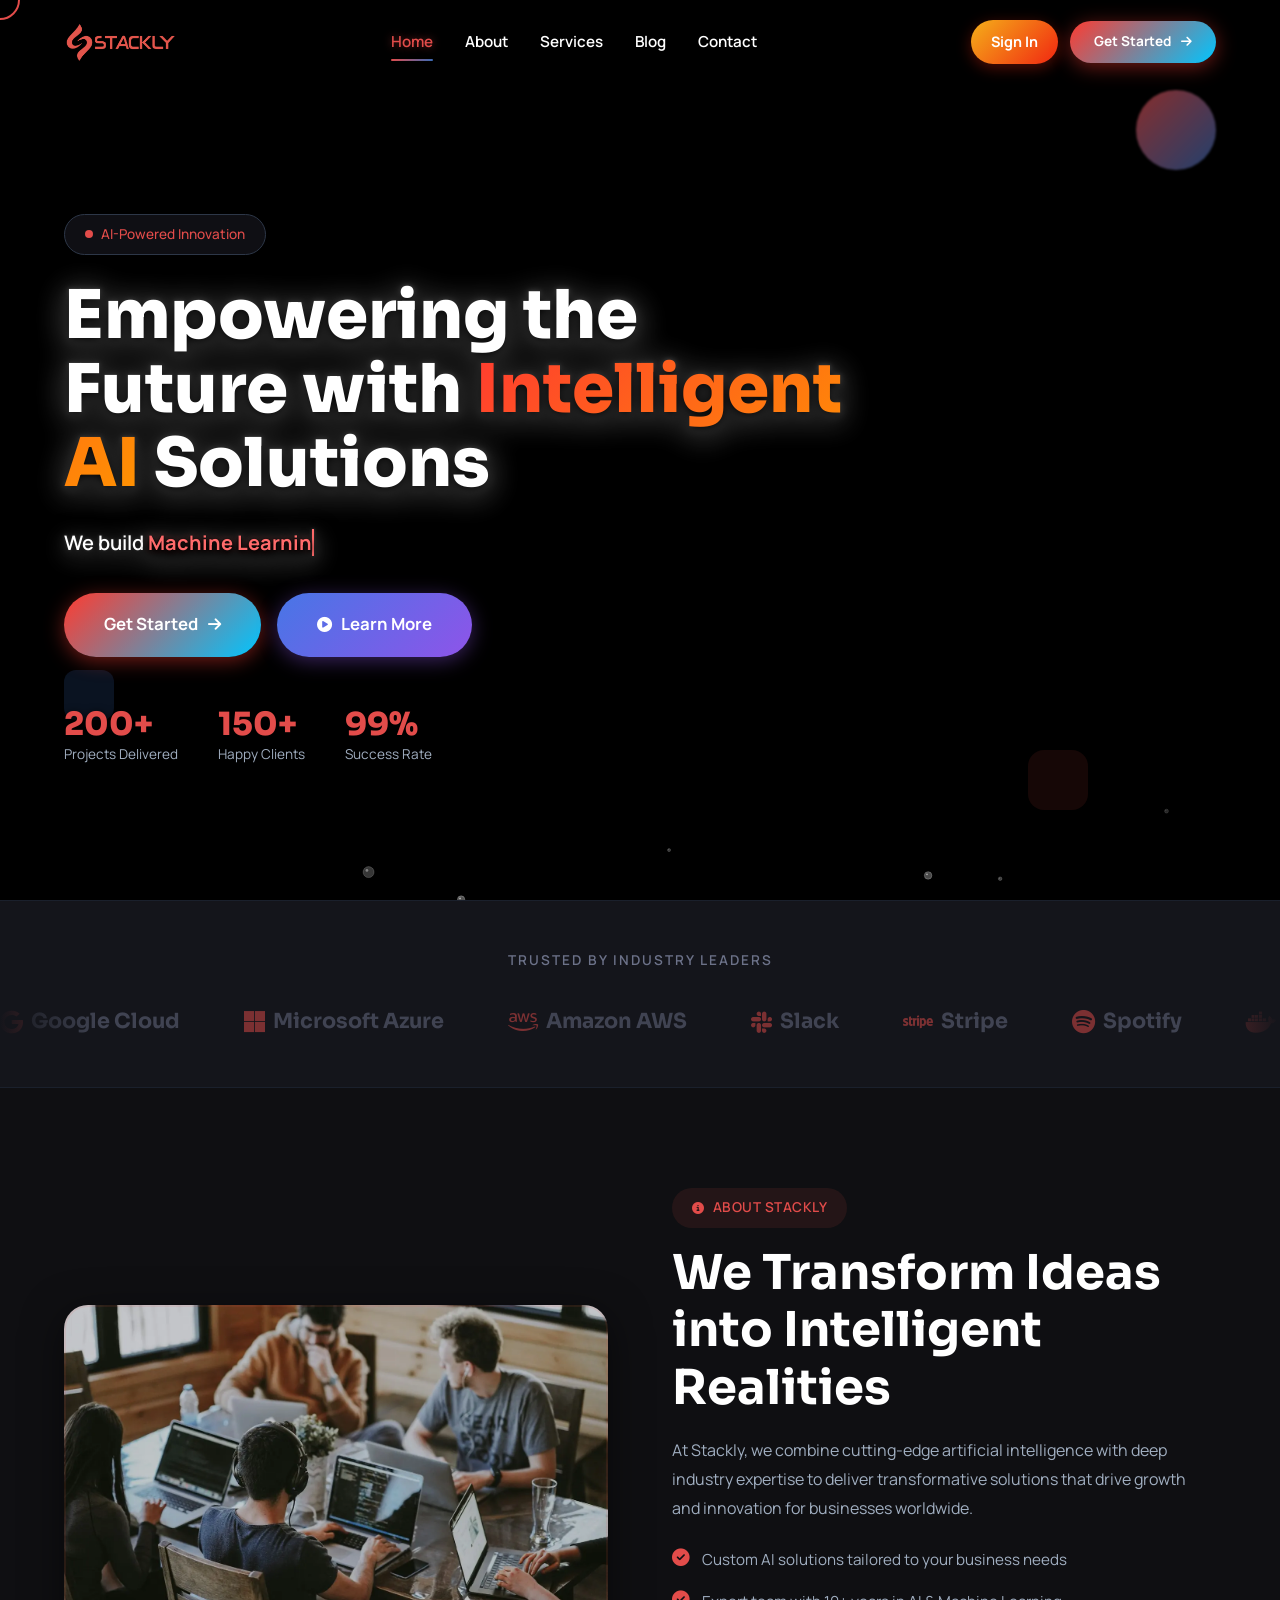
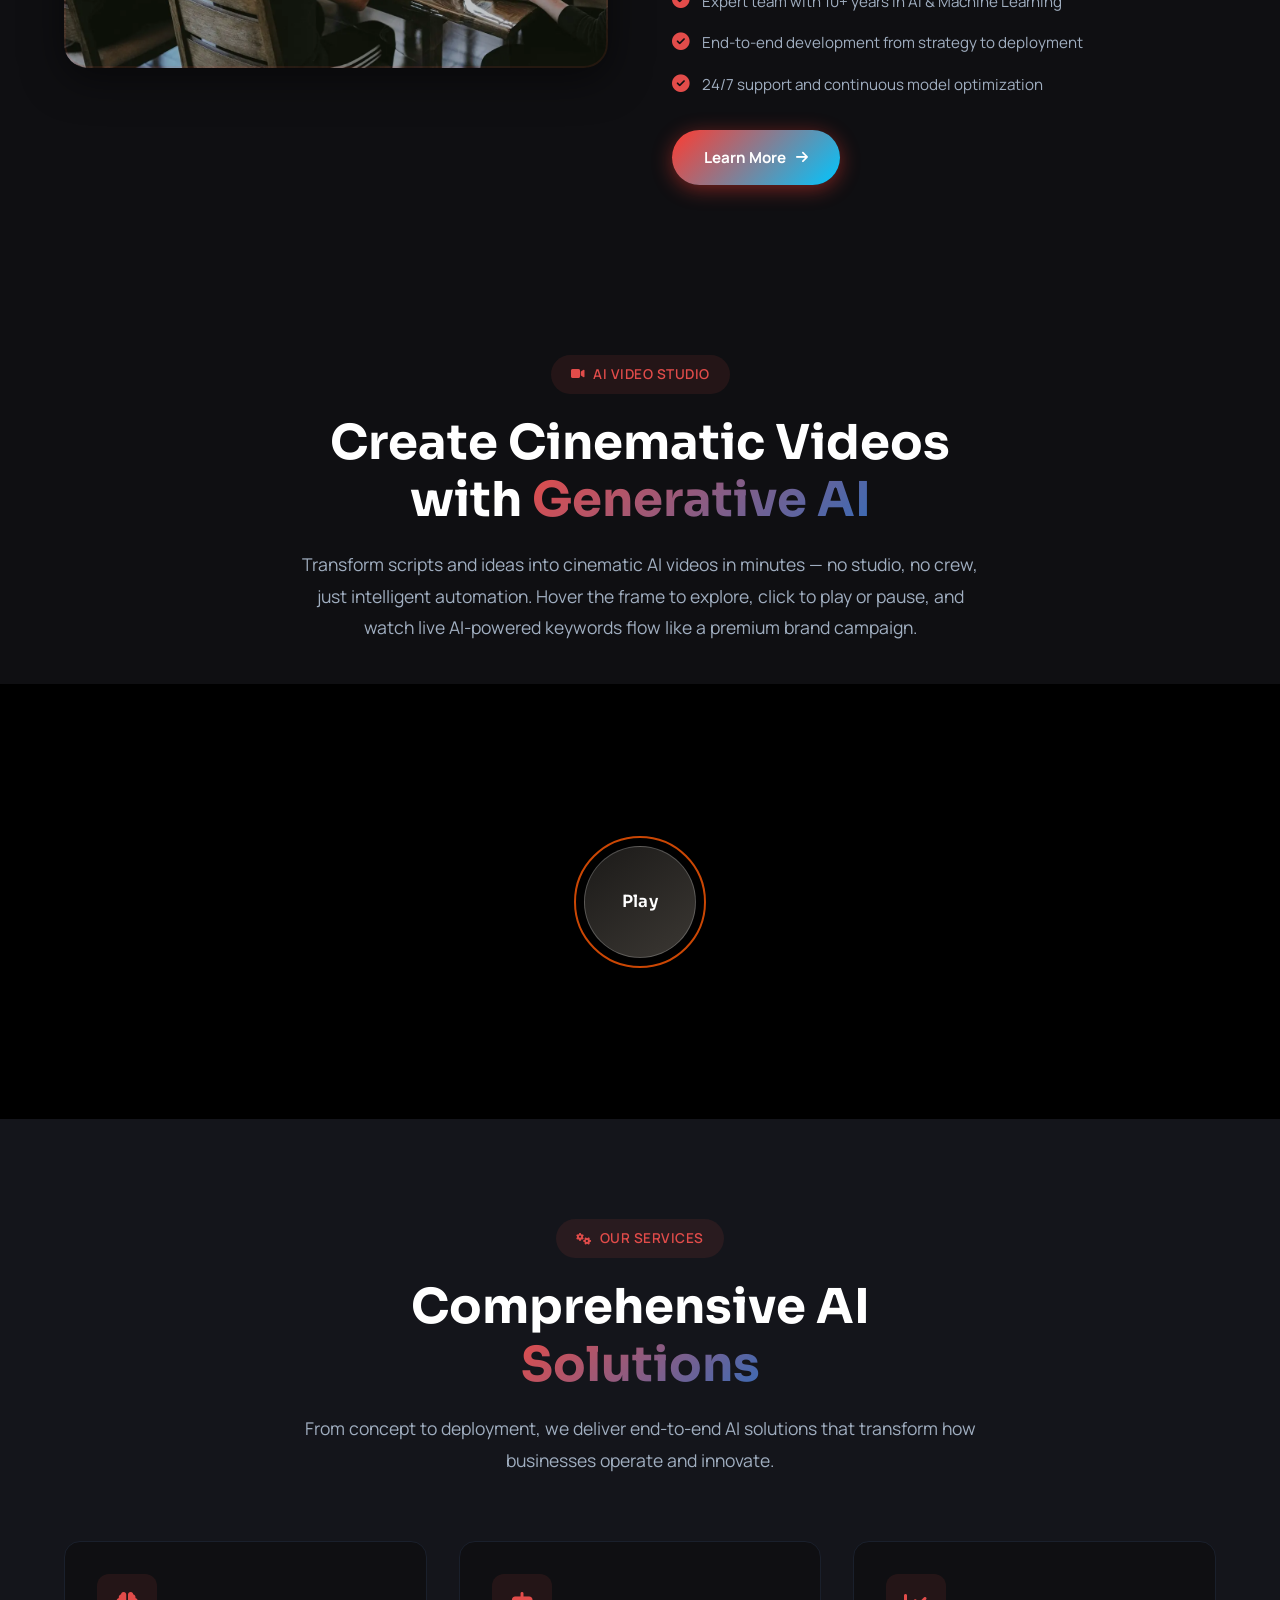
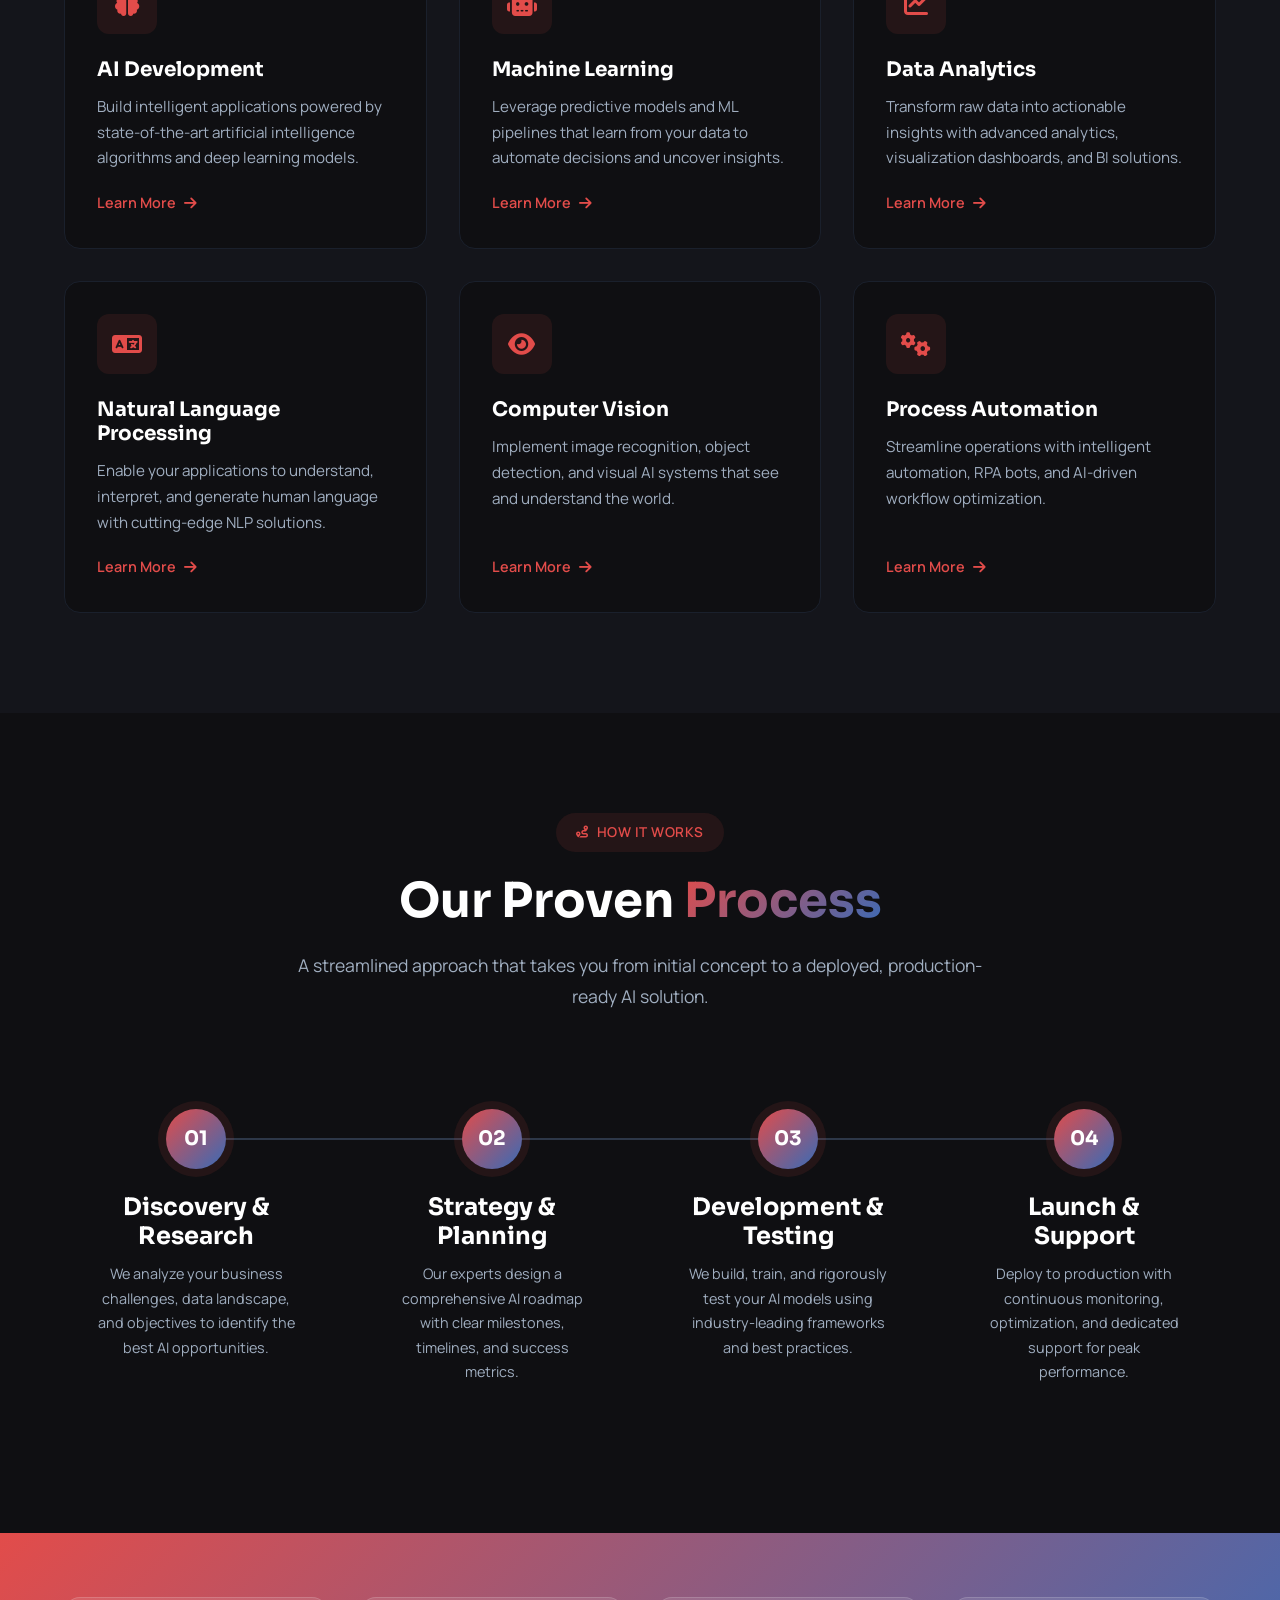
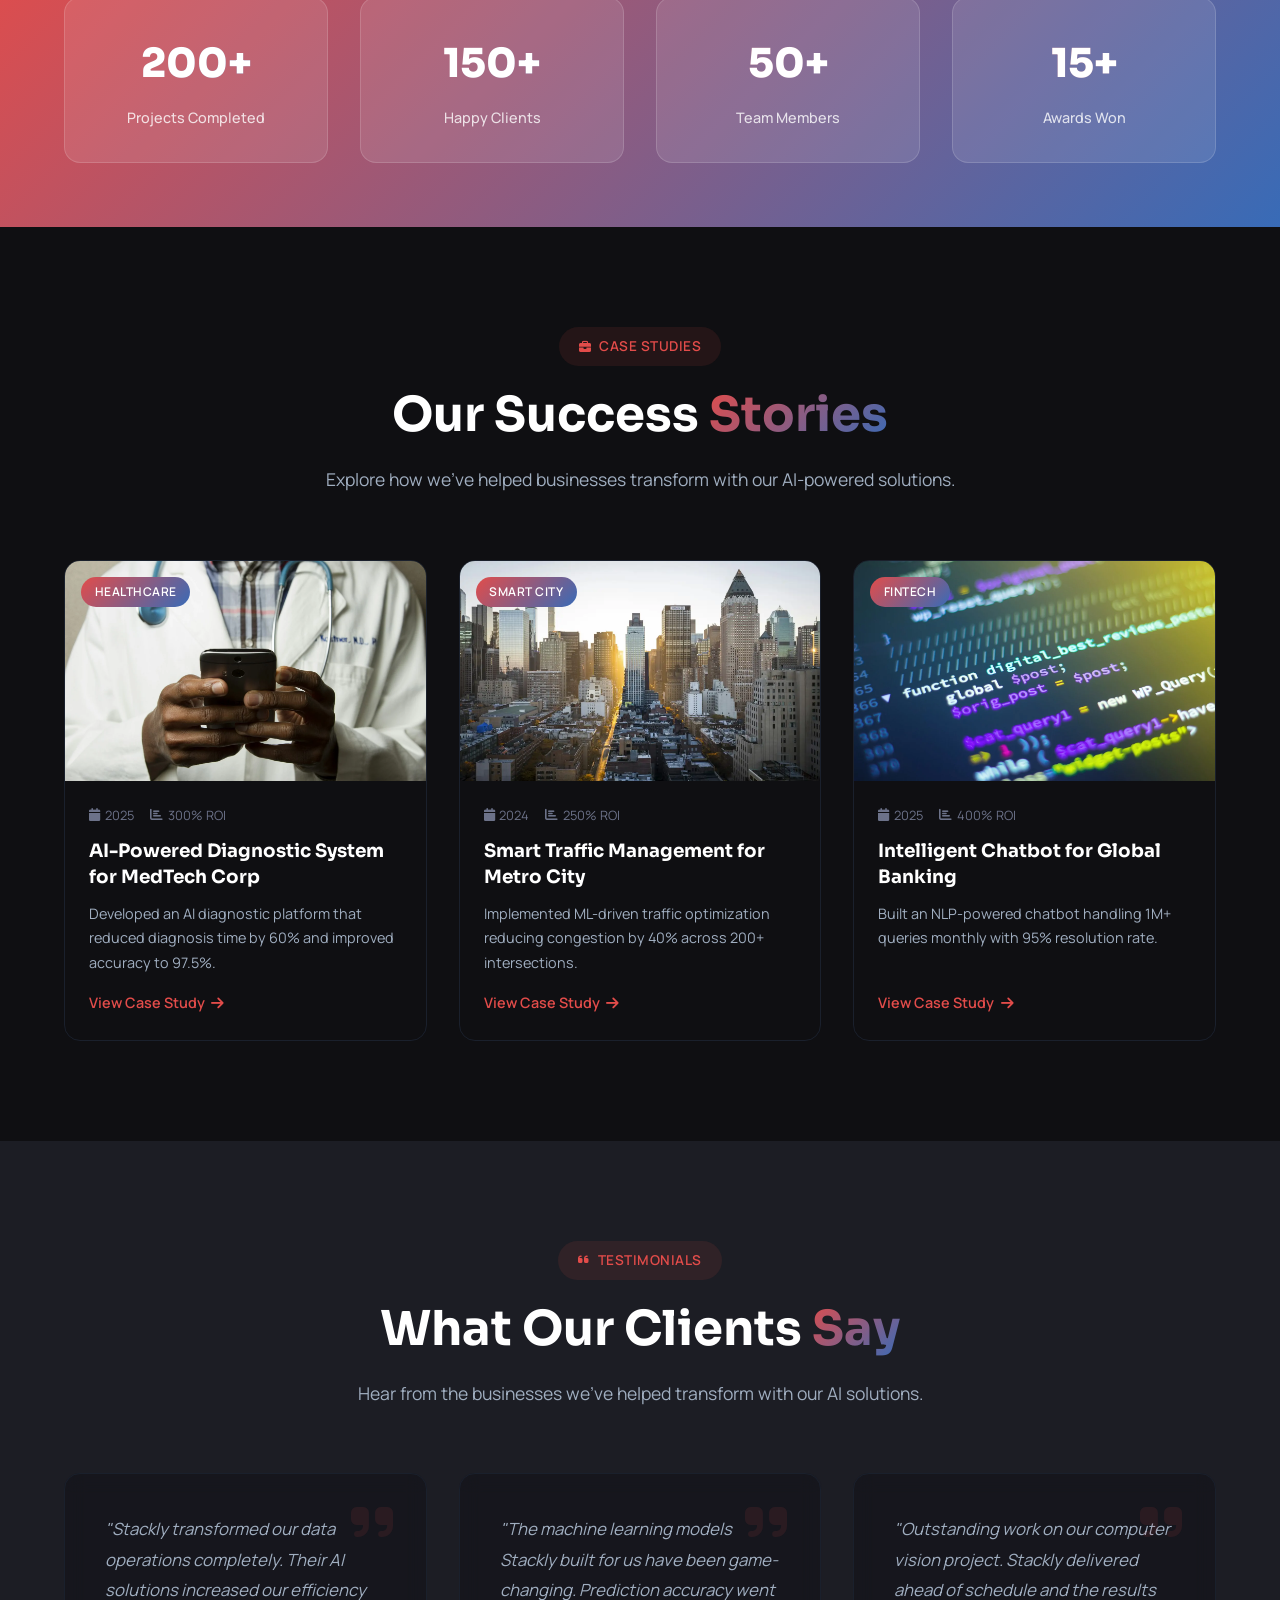
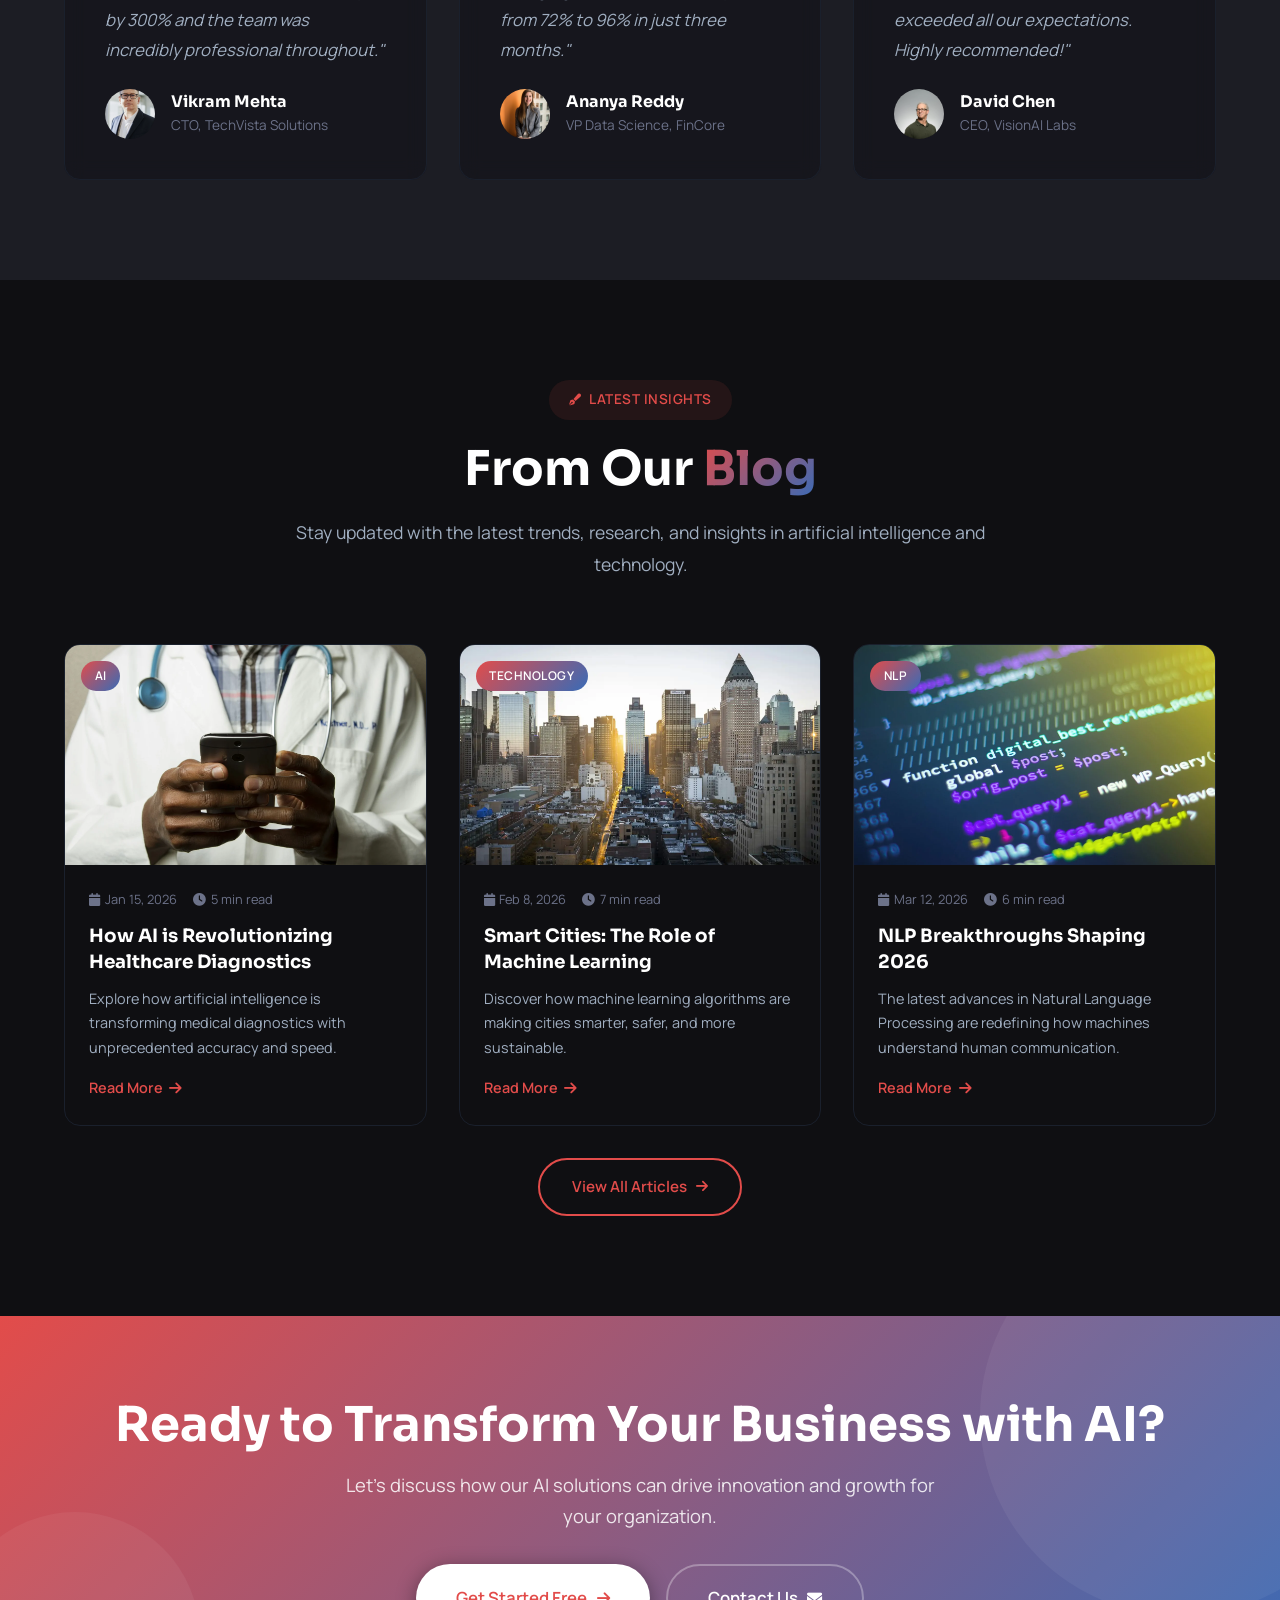
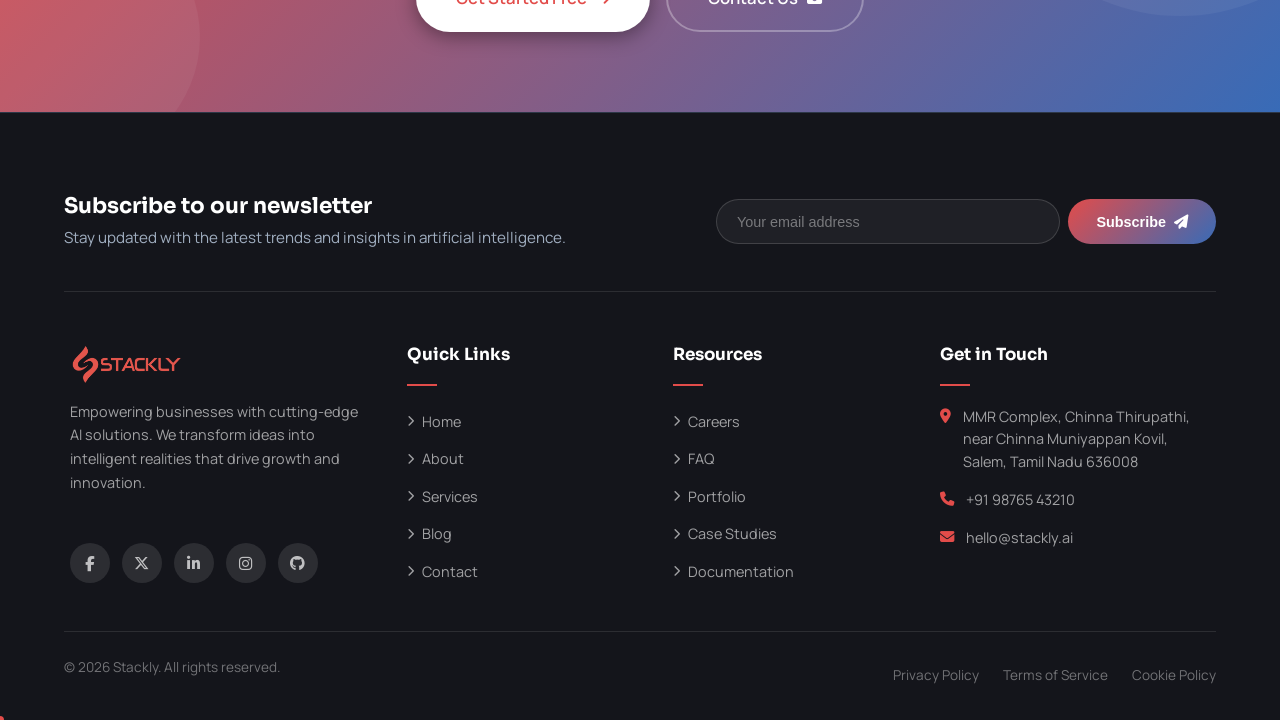
==== commit 480322b2: "Add files via upload" ====
--- a/index.html
+++ b/index.html
@@ -482,7 +482,7 @@
           <p>Empowering businesses with cutting-edge AI solutions. We transform ideas into intelligent realities that drive growth and innovation.</p>
           <div class="footer-socials">
             <a href="404.html" aria-label="Facebook"><i class="fab fa-facebook-f"></i></a>
-            <a href="404.html" aria-label="Twitter"><i class="fab fa-twitter"></i></a>
+            <a href="404.html" aria-label="X"><i class="fab fa-x-twitter"></i></a>
             <a href="404.html" aria-label="LinkedIn"><i class="fab fa-linkedin-in"></i></a>
             <a href="404.html" aria-label="Instagram"><i class="fab fa-instagram"></i></a>
             <a href="404.html" aria-label="GitHub"><i class="fab fa-github"></i></a>
--- a/style.css
+++ b/style.css
@@ -3191,15 +3191,6 @@
     height: 300px;
   }
 
-  .contact-split {
-    grid-template-columns: 1fr;
-    gap: 2rem;
-  }
-
-  .contact-map-wrap .map-container {
-    min-height: 300px;
-  }
-
   .cta-banner {
     padding: 3.5rem 0;
   }
@@ -3602,30 +3593,44 @@
 .contact-form-card {
   background: var(--bg-primary);
   border-radius: var(--radius-xl);
-  padding: 3rem;
+  padding: 1.5rem 1rem;
   box-shadow: var(--shadow-lg);
   border: 1px solid var(--border-light);
+  width: 100%;
+  max-width: 100%;
+  min-width: 0;
+  box-sizing: border-box;
 }
 
 .contact-form-card h3 {
   margin-bottom: 0.5rem;
+  word-break: normal;
+  overflow-wrap: break-word;
 }
 
 .contact-form-card > p {
   color: var(--text-secondary);
-  margin-bottom: 2rem;
+  margin-bottom: 1.5rem;
+  word-break: normal;
+  overflow-wrap: break-word;
 }
 
 .contact-split {
   display: grid;
-  grid-template-columns: 1fr 1fr;
-  gap: 4rem;
+  grid-template-columns: minmax(0, 1fr);
+  gap: 1.5rem;
   align-items: stretch;
+  width: 100%;
+  min-width: 0;
+  max-width: 100%;
 }
 
 .contact-split .contact-form-card,
 .contact-split .contact-map-wrap {
-  height: 100%;
+  height: auto;
+  width: 100%;
+  min-width: 0;
+  max-width: 100%;
 }
 
 .contact-split .contact-form-card {
@@ -3633,9 +3638,15 @@
   flex-direction: column;
 }
 
+.contact-split .reveal-left,
+.contact-split .reveal-right {
+  opacity: 1;
+  transform: none;
+}
+
 .contact-form-extra {
-  margin-top: auto;
-  padding-top: 1.75rem;
+  margin-top: 1.5rem;
+  padding-top: 1.25rem;
   border-top: 1px solid var(--border-light);
   display: grid;
   gap: 1rem;
@@ -3646,36 +3657,55 @@
   align-items: flex-start;
   gap: 0.85rem;
   color: var(--text-secondary);
-  font-size: 0.92rem;
+  font-size: 0.88rem;
+  word-break: normal;
+  overflow-wrap: break-word;
 }
 
 .contact-form-extra-item i {
   color: var(--primary);
   margin-top: 0.15rem;
+  flex-shrink: 0;
 }
 
 .contact-map-wrap {
   display: flex;
   flex-direction: column;
-  gap: 1.25rem;
-  min-height: 100%;
+  gap: 1rem;
+  width: 100%;
+  min-width: 0;
+  max-width: 100%;
 }
 
 .contact-map-wrap .map-container {
-  flex: 1;
-  min-height: 360px;
-  height: auto;
+  flex: none;
+  width: 100%;
+  min-width: 0;
+  height: 280px;
+  min-height: 280px;
+}
+
+.contact-map-wrap .map-container iframe {
+  display: block;
+  width: 100%;
+  height: 100%;
+  min-height: 280px;
 }
 
 .contact-map-meta {
   background: var(--bg-secondary);
   border-radius: var(--radius-lg);
-  padding: 1.5rem 1.75rem;
+  padding: 1.25rem 1rem;
   border: 1px solid var(--border-light);
+  width: 100%;
+  min-width: 0;
+  box-sizing: border-box;
 }
 
 .contact-map-meta h4 {
   margin-bottom: 1rem;
+  word-break: normal;
+  overflow-wrap: break-word;
 }
 
 .contact-map-meta-list {
@@ -3688,13 +3718,104 @@
   align-items: flex-start;
   gap: 0.75rem;
   color: var(--text-secondary);
-  font-size: 0.92rem;
+  font-size: 0.88rem;
   list-style: none;
+  word-break: normal;
+  overflow-wrap: break-word;
 }
 
 .contact-map-meta-list i {
   color: var(--primary);
   margin-top: 0.2rem;
+  flex-shrink: 0;
+}
+
+@media (min-width: 768px) {
+  .contact-form-card {
+    padding: 2rem 1.5rem;
+  }
+
+  .contact-split {
+    gap: 2rem;
+  }
+
+  .contact-map-wrap .map-container {
+    height: 300px;
+    min-height: 300px;
+  }
+
+  .contact-map-wrap .map-container iframe {
+    min-height: 300px;
+  }
+
+  .contact-map-meta {
+    padding: 1.5rem 1.25rem;
+  }
+
+  .contact-form-extra-item,
+  .contact-map-meta-list li {
+    font-size: 0.92rem;
+  }
+}
+
+@media (min-width: 992px) {
+  .contact-form-card {
+    padding: 3rem;
+  }
+
+  .contact-form-card > p {
+    margin-bottom: 2rem;
+  }
+
+  .contact-split {
+    grid-template-columns: minmax(0, 1fr) minmax(0, 1fr);
+    gap: 4rem;
+  }
+
+  .contact-split .contact-form-card,
+  .contact-split .contact-map-wrap {
+    height: 100%;
+  }
+
+  .contact-form-extra {
+    margin-top: auto;
+    padding-top: 1.75rem;
+  }
+
+  .contact-map-wrap {
+    gap: 1.25rem;
+    min-height: 100%;
+  }
+
+  .contact-map-wrap .map-container {
+    flex: 1;
+    min-height: 360px;
+    height: auto;
+  }
+
+  .contact-map-wrap .map-container iframe {
+    min-height: 360px;
+  }
+
+  .contact-map-meta {
+    padding: 1.5rem 1.75rem;
+  }
+
+  .contact-split .reveal-left {
+    opacity: 0;
+    transform: translateX(-60px);
+  }
+
+  .contact-split .reveal-right {
+    opacity: 0;
+    transform: translateX(60px);
+  }
+
+  .contact-split .reveal-left.active,
+  .contact-split .reveal-right.active {
+    opacity: 1;
+    transform: translateX(0);
+  }
 }
 
 .split-section.split-section--equal {
@@ -4260,6 +4381,223 @@
   }
 }
 
+.contact-message-section {
+  overflow-x: visible;
+}
+
+.contact-message-section .container {
+  min-width: 0;
+  box-sizing: border-box;
+}
+
+.contact-split .form-group,
+.contact-split .form-input,
+.contact-split .form-textarea,
+.contact-split .btn {
+  width: 100%;
+  max-width: 100%;
+  min-width: 0;
+  box-sizing: border-box;
+}
+
+.contact-split .form-textarea {
+  min-height: 120px;
+}
+
+@media (max-width: 991px) {
+  .contact-split {
+    display: flex !important;
+    flex-direction: column !important;
+    grid-template-columns: minmax(0, 1fr) !important;
+    gap: 1.5rem !important;
+    width: 100% !important;
+    max-width: 100% !important;
+  }
+
+  .contact-split > * {
+    flex: 0 0 auto;
+    width: 100% !important;
+    max-width: 100% !important;
+    min-width: 0 !important;
+  }
+}
+
+@media (max-width: 360px) {
+  .contact-form-card {
+    padding: 1.25rem 0.85rem;
+  }
+
+  .contact-map-wrap .map-container,
+  .contact-map-wrap .map-container iframe {
+    height: 240px;
+    min-height: 240px;
+  }
+}
+
+.csel {
+  position: relative;
+  width: 100%;
+  max-width: 100%;
+  min-width: 0;
+  box-sizing: border-box;
+}
+
+.csel-native {
+  position: absolute;
+  width: 1px;
+  height: 1px;
+  padding: 0;
+  margin: -1px;
+  overflow: hidden;
+  clip: rect(0, 0, 0, 0);
+  white-space: nowrap;
+  border: 0;
+  opacity: 0;
+  pointer-events: none;
+}
+
+.csel-trigger {
+  display: flex;
+  align-items: center;
+  justify-content: space-between;
+  gap: 0.75rem;
+  width: 100%;
+  max-width: 100%;
+  min-width: 0;
+  box-sizing: border-box;
+  text-align: left;
+  cursor: pointer;
+  font-family: inherit;
+}
+
+.csel-label {
+  flex: 1;
+  min-width: 0;
+  overflow: hidden;
+  text-overflow: ellipsis;
+  white-space: nowrap;
+}
+
+.csel-chevron {
+  flex-shrink: 0;
+  display: flex;
+  align-items: center;
+  justify-content: center;
+  color: #64748b;
+  font-size: 0.72rem;
+  transition: transform 0.2s ease;
+}
+
+.csel.is-open .csel-chevron {
+  transform: rotate(180deg);
+}
+
+.csel-trigger--form {
+  padding: 0.65rem 0.85rem;
+  border: 1px solid var(--border, #cbd5e1);
+  border-radius: var(--r-sm, 8px);
+  font-size: 0.85rem;
+  background: var(--surface, #fff);
+  color: var(--text-body, #1e293b);
+  transition: border-color 0.18s, box-shadow 0.18s;
+}
+
+.csel-trigger--form:focus,
+.csel.is-open .csel-trigger--form {
+  outline: none;
+  border-color: var(--primary, #0ea5e9);
+  box-shadow: 0 0 0 3px rgba(14, 165, 233, 0.15);
+}
+
+.csel-trigger--settings {
+  padding: 0.85rem 2.5rem 0.85rem 2.75rem;
+  background: #ffffff;
+  border: 1px solid #cbd5e1;
+  border-radius: 8px;
+  font-size: 0.9rem;
+  color: #1e293b;
+  transition: border-color 0.2s ease, box-shadow 0.2s ease;
+}
+
+.csel-trigger--settings:focus,
+.csel.is-open .csel-trigger--settings {
+  outline: none;
+  border-color: var(--primary, #0ea5e9);
+  box-shadow: 0 0 0 3.5px rgba(14, 165, 233, 0.1);
+}
+
+.csel-menu {
+  position: fixed;
+  z-index: 10050;
+  margin: 0;
+  padding: 0.35rem 0;
+  list-style: none;
+  background: #ffffff;
+  border: 1px solid #cbd5e1;
+  border-radius: 8px;
+  box-shadow: 0 10px 28px rgba(15, 23, 42, 0.16);
+  max-height: min(240px, 50vh);
+  overflow-x: hidden;
+  overflow-y: auto;
+  overscroll-behavior: contain;
+  -webkit-overflow-scrolling: touch;
+  box-sizing: border-box;
+}
+
+.csel-option {
+  display: block;
+  width: 100%;
+  padding: 0.72rem 0.9rem;
+  font-size: 0.88rem;
+  line-height: 1.35;
+  color: #1e293b;
+  cursor: pointer;
+  word-wrap: break-word;
+  overflow-wrap: anywhere;
+  white-space: normal;
+  box-sizing: border-box;
+}
+
+.csel-option:hover,
+.csel-option:focus {
+  background: rgba(14, 165, 233, 0.08);
+  outline: none;
+}
+
+.csel-option.is-selected {
+  background: rgba(14, 165, 233, 0.12);
+  color: var(--primary, #0ea5e9);
+  font-weight: 600;
+}
+
+.csel-option.is-disabled {
+  color: #94a3b8;
+  cursor: default;
+  pointer-events: none;
+}
+
+.csel-backdrop {
+  position: fixed;
+  inset: 0;
+  z-index: 10040;
+  background: transparent;
+}
+
+.form-group.has-error .csel-trigger--form {
+  border-color: #ef4444;
+  box-shadow: 0 0 0 3px rgba(239, 68, 68, 0.12);
+}
+
+.settings-field-custom.has-error .csel-trigger--settings {
+  border-color: #e53e3e;
+  box-shadow: 0 0 0 3.5px rgba(229, 62, 62, 0.1);
+}
+
+.csel.is-open + .settings-icon-custom,
+.csel-trigger--settings:focus + .settings-icon-custom {
+  color: var(--primary, #0ea5e9);
+}
+
 .mb-4 { margin-bottom: 2rem; }
 .mt-2 { margin-top: 1rem; }
 .mt-3 { margin-top: 1.5rem; }
